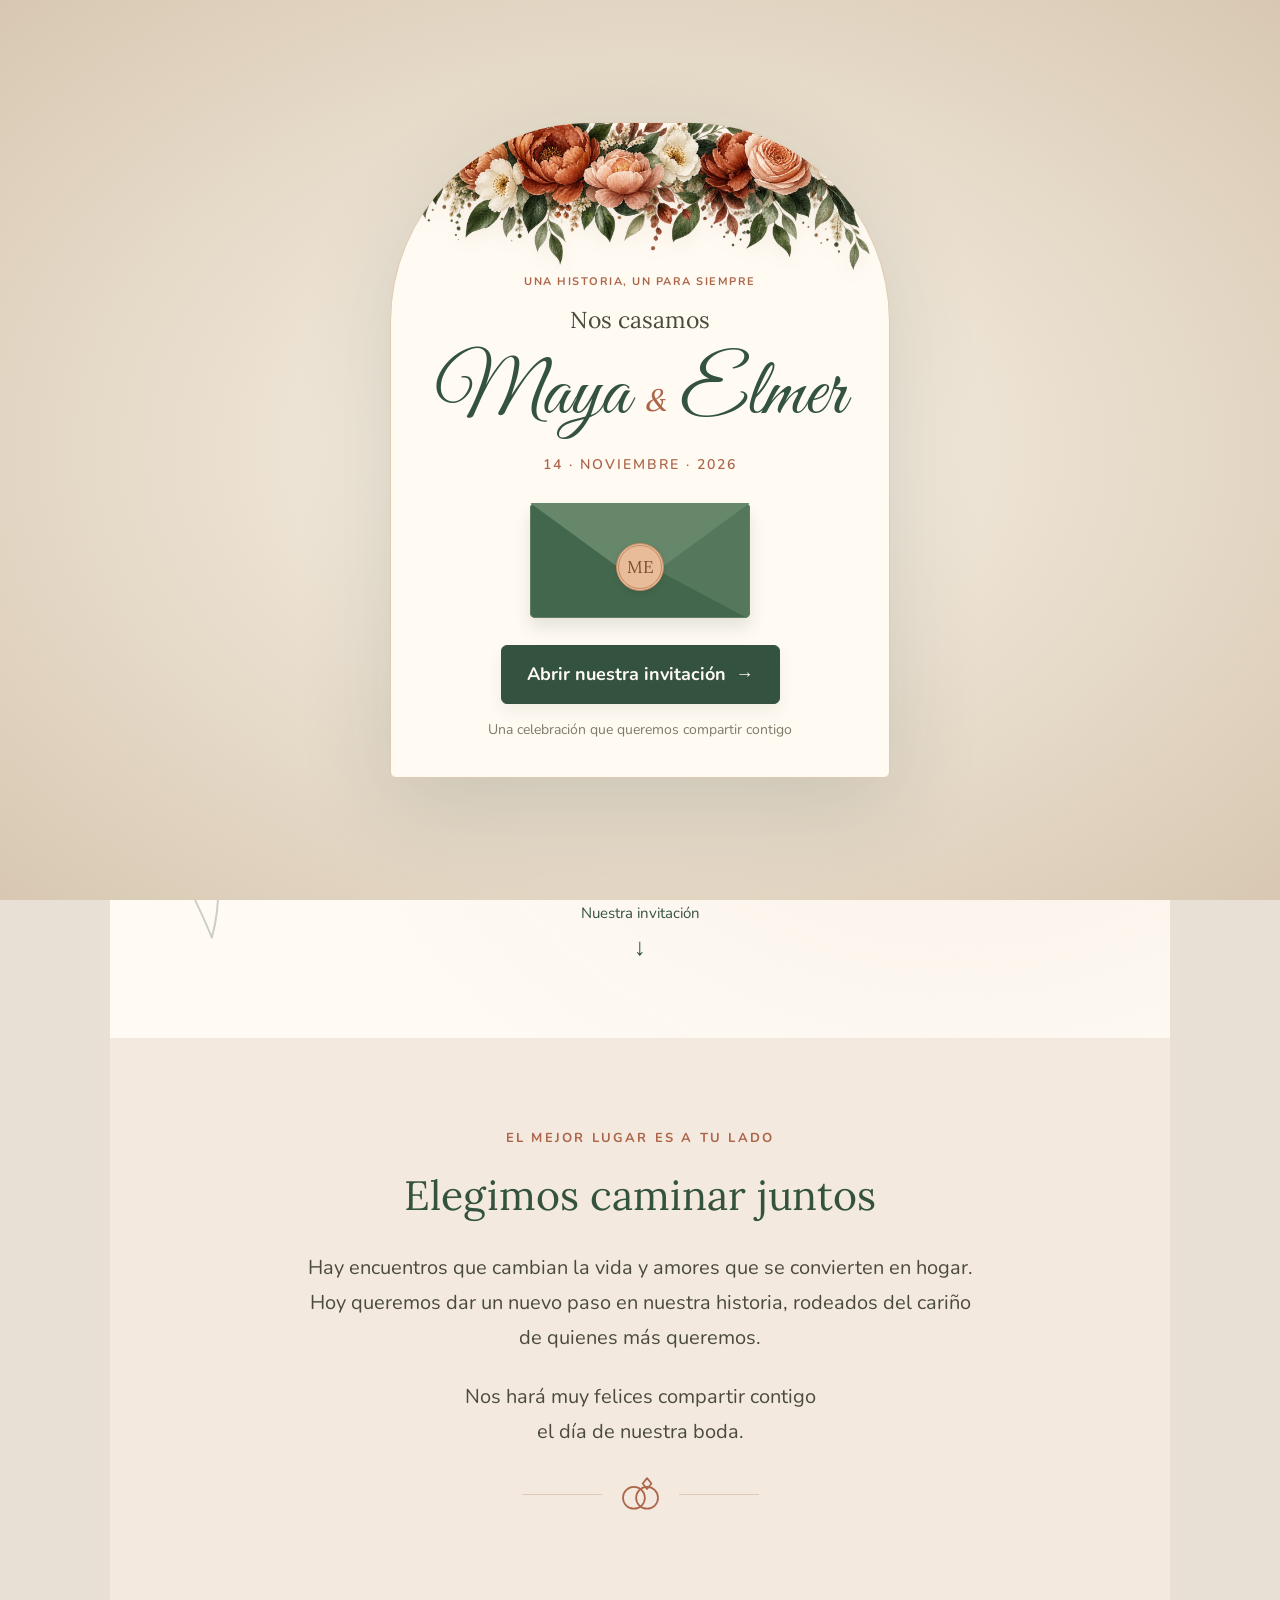
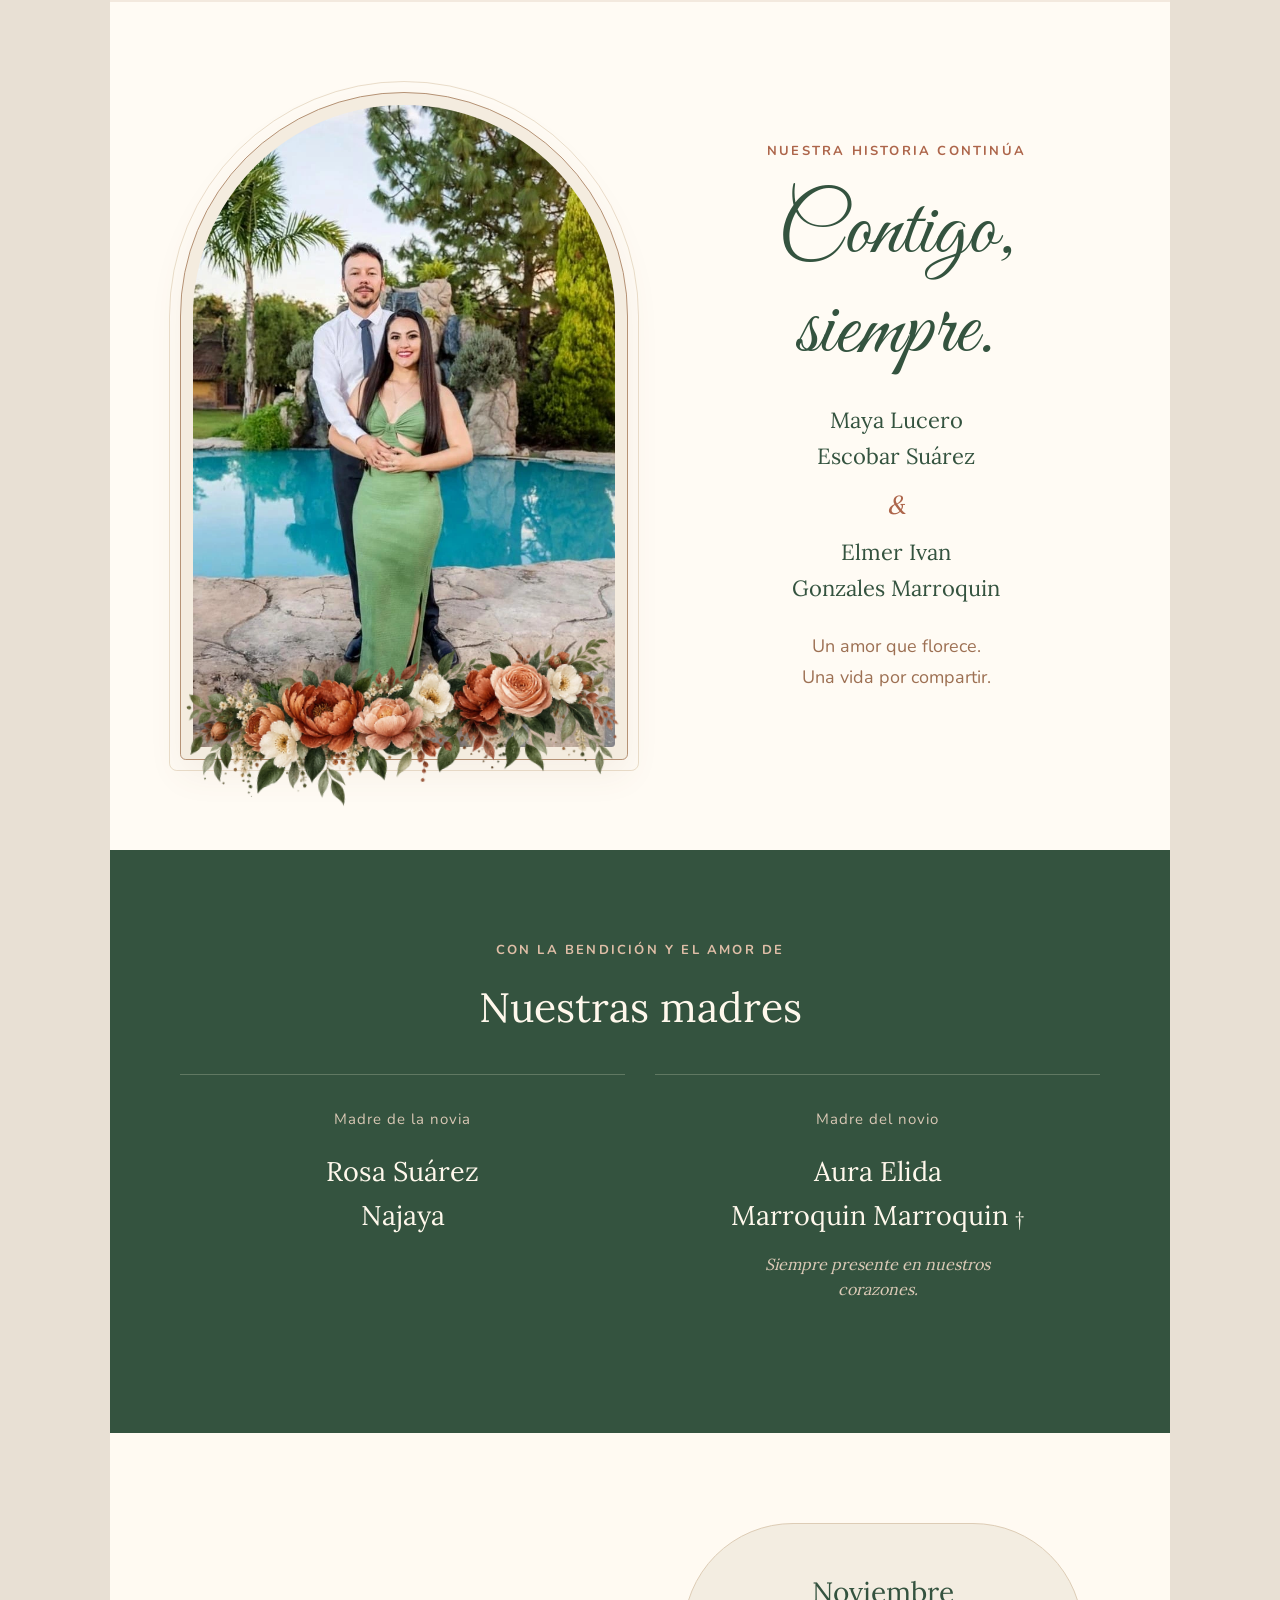
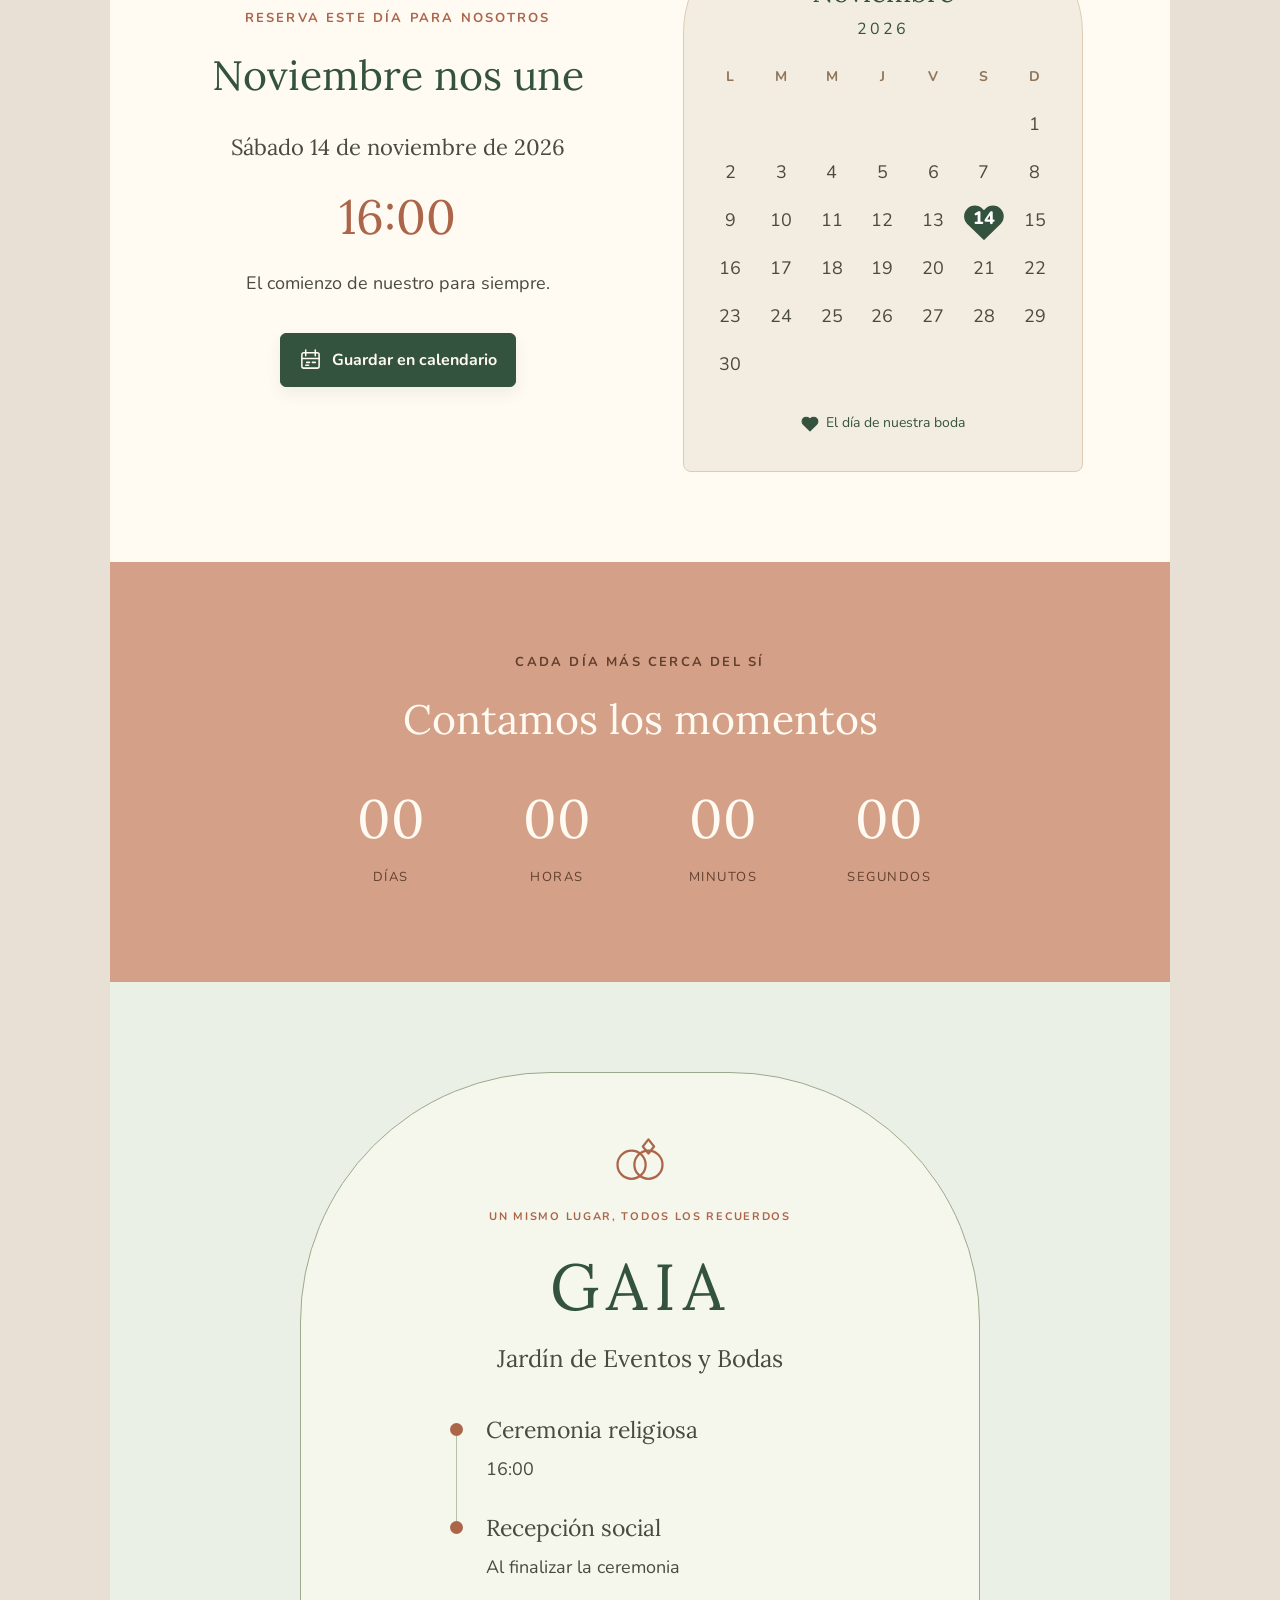
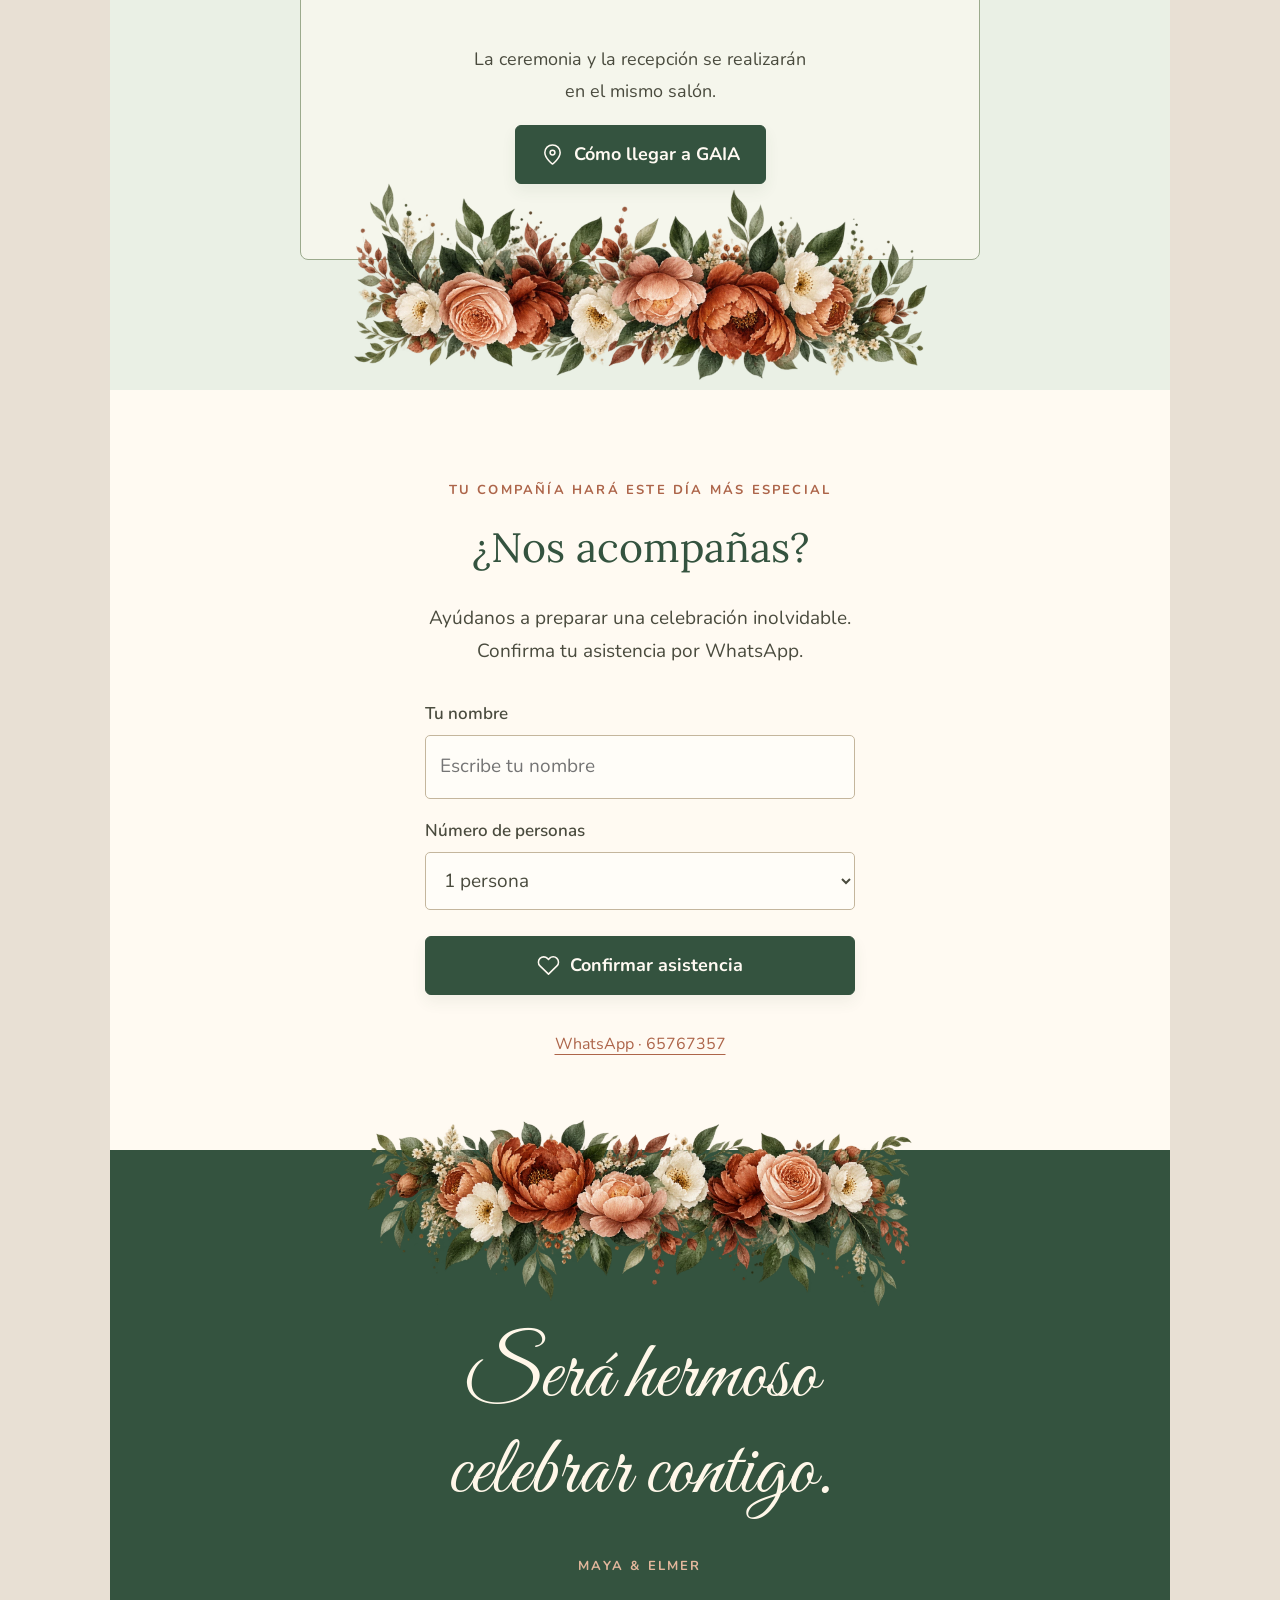
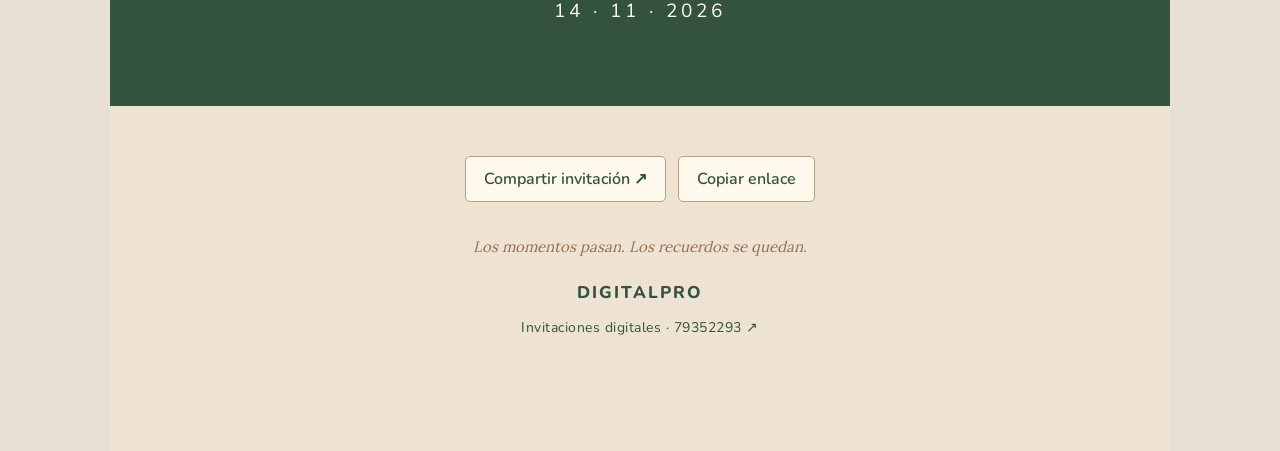
==== index.html @ 0b6a76f0 "Add files via upload" ====
<!doctype html><html lang="es"><head><meta charset="utf-8"><meta name="viewport" content="width=device-width,initial-scale=1"><meta name="theme-color" content="#34533f"><title>Maya & Elmer · Nuestra boda</title><meta name="description" content="Acompáñanos a celebrar nuestra boda. 14 de noviembre de 2026 · 16:00 · GAIA Jardín de Eventos y Bodas."><link rel="preload" href="assets/firma.ttf" as="font" type="font/ttf" crossorigin><link rel="stylesheet" href="estilo.css"></head><body><svg class="symbols" xmlns="http://www.w3.org/2000/svg" aria-hidden="true"><defs><symbol id="heart" viewBox="0 0 24 24"><path d="M20.8 4.6a5.5 5.5 0 0 0-7.8 0L12 5.7l-1.1-1.1a5.5 5.5 0 0 0-7.8 7.8L12 21l8.8-8.6a5.5 5.5 0 0 0 0-7.8Z"/></symbol><symbol id="pin" viewBox="0 0 24 24"><path d="M20 10c0 6-8 12-8 12S4 16 4 10a8 8 0 1 1 16 0Z"/><circle cx="12" cy="10" r="2.5"/></symbol><symbol id="calendar" viewBox="0 0 24 24"><rect x="3" y="5" width="18" height="16" rx="2"/><path d="M7 2v6m10-6v6M3 11h18m-13 4h3m3 0h3m-10 3h3"/></symbol><symbol id="music-icon" viewBox="0 0 24 24"><path d="M9 18V5l12-3v13M9 8l12-3"/><ellipse cx="6" cy="18" rx="3" ry="3"/><ellipse cx="18" cy="15" rx="3" ry="3"/></symbol><symbol id="rings" viewBox="0 0 40 32"><circle cx="14" cy="19" r="10"/><circle cx="26" cy="19" r="10"/><path d="m22 6 4-5 4 5-4 5Z"/></symbol><symbol id="leaf" viewBox="0 0 50 90"><path d="M24 85C23 50 10 20 40 5c10 31-5 48-16 52M24 58C4 54 0 36 5 25c18 5 20 16 19 33M24 85c10-14 15-35 13-58"/></symbol></defs></svg><div class="welcome" id="welcome"><div class="invitation-cover"><img class="cover-flowers" src="assets/flores-terracota.webp" alt=""><span class="eyebrow">UNA HISTORIA, UN PARA SIEMPRE</span><p class="cover-announcement">Nos casamos</p><h1 class="signature cover-names">Maya <span>&</span> Elmer</h1><p class="cover-date">14 · NOVIEMBRE · 2026</p><div class="envelope" aria-hidden="true"><div class="envelope-back"></div><div class="envelope-letter">M <em>&</em> E</div><div class="envelope-flap"></div><div class="envelope-front"></div><div class="seal">ME</div></div><button id="open" class="button">Abrir nuestra invitación <span>→</span></button><p class="cover-note">Una celebración que queremos compartir contigo</p></div></div>
<div id="petals" aria-hidden="true"></div><div class="tools"><button id="music" aria-label="Reproducir música"><svg class="icon " aria-hidden="true"><use href="#music-icon"/></svg><span>Música</span></button><button id="effects" aria-pressed="true" aria-label="Desactivar animaciones">✧</button></div><audio id="audio" loop preload="none" src="assets/nuestra-cancion.mp3"></audio>
<main><header class="hero"><img class="hero-flowers" src="assets/flores-terracota.webp" alt="Flores terracota y follaje verde"><div class="hero-content"><span class="eyebrow">CON AMOR, PARA TODA LA VIDA</span><p class="announcement">¡Nos casamos!</p><h1 class="signature couple-names"><span>Maya</span><em>&</em><span>Elmer</span></h1><div class="fine-rule"><svg class="icon " aria-hidden="true"><use href="#heart"/></svg></div><p class="hero-date">14 de noviembre de 2026</p><p class="hero-place">GAIA · Jardín de Eventos y Bodas</p><a class="scroll-hint" href="#historia">Nuestra invitación <span>↓</span></a></div><span class="hero-leaf" aria-hidden="true"><svg class="icon " aria-hidden="true"><use href="#leaf"/></svg></span></header>
<section class="intro section reveal" id="historia"><span class="eyebrow">EL MEJOR LUGAR ES A TU LADO</span><h2>Elegimos caminar juntos</h2><p>Hay encuentros que cambian la vida y amores que se convierten en hogar. Hoy queremos dar un nuevo paso en nuestra historia, rodeados del cariño de quienes más queremos.</p><p>Nos hará muy felices compartir contigo<br>el día de nuestra boda.</p><div class="fine-rule"><svg class="icon " aria-hidden="true"><use href="#rings"/></svg></div></section>
<section class="portrait-section section reveal"><div class="portrait-layout"><div class="photo-frame"><button id="photo-open" aria-label="Ver foto completa de Maya y Elmer"><img src="assets/maya-elmer.webp" alt="Maya y Elmer juntos en un jardín" loading="lazy"></button><img class="photo-flowers" src="assets/flores-terracota.webp" alt=""></div><div class="portrait-words"><span class="eyebrow">NUESTRA HISTORIA CONTINÚA</span><p class="signature quote">Contigo,<br>siempre.</p><p class="full-names">Maya Lucero<br>Escobar Suárez<span>&</span>Elmer Ivan<br>Gonzales Marroquin</p><p class="small">Un amor que florece.<br>Una vida por compartir.</p></div></div></section>
<section class="family section reveal"><span class="eyebrow">CON LA BENDICIÓN Y EL AMOR DE</span><h2>Nuestras madres</h2><div class="family-grid"><article><span class="family-label">Madre de la novia</span><h3>Rosa Suárez<br>Najaya</h3></article><article><span class="family-label">Madre del novio</span><h3>Aura Elida<br>Marroquin Marroquin <span class="memory-symbol" aria-label="En memoria">†</span></h3><p class="memory-note">Siempre presente en nuestros corazones.</p></article></div></section>
<section class="date-section section reveal" id="fecha"><div class="date-copy"><span class="eyebrow">RESERVA ESTE DÍA PARA NOSOTROS</span><h2>Noviembre nos une</h2><p class="event-day">Sábado 14 de noviembre de 2026</p><p class="event-time">16:00</p><p>El comienzo de nuestro para siempre.</p><a class="button" href="nuestra-boda.ics" download><svg class="icon " aria-hidden="true"><use href="#calendar"/></svg> Guardar en calendario</a></div><div class="calendar"><div class="calendar-title">Noviembre <span>2026</span></div><div class="week"><span>L</span><span>M</span><span>M</span><span>J</span><span>V</span><span>S</span><span>D</span></div><div class="days" id="days"></div><p class="calendar-caption"><svg class="icon " aria-hidden="true"><use href="#heart"/></svg> El día de nuestra boda</p></div></section>
<section class="count section reveal"><span class="eyebrow">CADA DÍA MÁS CERCA DEL SÍ</span><h2>Contamos los momentos</h2><div class="counter" id="counter" aria-label="Cuenta regresiva para la boda"></div></section>
<section class="venue section reveal" id="lugar"><div class="venue-arch"><svg class="icon " aria-hidden="true"><use href="#rings"/></svg><span class="eyebrow">UN MISMO LUGAR, TODOS LOS RECUERDOS</span><h2>GAIA</h2><p class="venue-subtitle">Jardín de Eventos y Bodas</p><div class="timeline"><article><span class="timeline-dot"></span><div><h3>Ceremonia religiosa</h3><p>16:00</p></div></article><article><span class="timeline-dot"></span><div><h3>Recepción social</h3><p>Al finalizar la ceremonia</p></div></article></div><p>La ceremonia y la recepción se realizarán<br>en el mismo salón.</p><a class="button" href="https://maps.app.goo.gl/itPUGH1BL4arFN7z8" target="_blank" rel="noopener"><svg class="icon " aria-hidden="true"><use href="#pin"/></svg> Cómo llegar a GAIA</a></div><img class="venue-flowers" src="assets/flores-terracota.webp" alt=""></section>
<section class="rsvp section reveal" id="confirmar"><span class="eyebrow">TU COMPAÑÍA HARÁ ESTE DÍA MÁS ESPECIAL</span><h2>¿Nos acompañas?</h2><p>Ayúdanos a preparar una celebración inolvidable.<br>Confirma tu asistencia por WhatsApp.</p><form id="rsvp"><label for="guest">Tu nombre</label><input id="guest" required autocomplete="name" placeholder="Escribe tu nombre"><label for="guests">Número de personas</label><select id="guests"><option value="1">1 persona</option><option value="2">2 personas</option><option value="3">3 personas</option><option value="4">4 personas</option><option value="5">5 personas</option><option value="6">6 personas</option></select><button class="button" type="submit"><svg class="icon " aria-hidden="true"><use href="#heart"/></svg> Confirmar asistencia</button></form><a class="phone" href="https://wa.me/59165767357" target="_blank" rel="noopener">WhatsApp · 65767357</a></section>
<section class="closing section reveal"><img src="assets/flores-terracota.webp" alt=""><p class="signature">Será hermoso<br>celebrar contigo.</p><span class="eyebrow">MAYA & ELMER</span><p>14 · 11 · 2026</p></section>
<footer><div class="share"><button id="share">Compartir invitación ↗</button><button id="copy">Copiar enlace</button></div><p id="notice" role="status"></p><p class="brand-caption">Los momentos pasan. Los recuerdos se quedan.</p><a class="brand" href="https://wa.me/59179352293?text=Hola%20DigitalPro%2C%20quiero%20una%20invitaci%C3%B3n%20para%20mi%20evento." target="_blank" rel="noopener">DIGITALPRO <span>Invitaciones digitales · 79352293 ↗</span></a></footer></main>
<nav class="quick" aria-label="Accesos rápidos"><a href="#lugar"><svg class="icon " aria-hidden="true"><use href="#pin"/></svg> Ubicación</a><a href="#confirmar"><svg class="icon " aria-hidden="true"><use href="#heart"/></svg> Confirmar</a></nav><dialog id="photo-modal"><button id="photo-close" aria-label="Cerrar foto">×</button><img src="assets/maya-elmer.webp" alt="Maya Lucero y Elmer Ivan"><p>Maya & Elmer</p></dialog><script src="invitacion.js"></script></body></html>
---- estilo.css ----
@font-face{font-family:Firma;src:url(assets/firma.ttf);font-display:swap}@font-face{font-family:Lora;src:url(assets/lora.ttf);font-weight:400 700;font-display:swap}@font-face{font-family:Nunito;src:url(assets/nunito.ttf);font-weight:200 1000;font-display:swap}:root{--green:#34533f;--dark:#253e31;--sage:#7e927c;--clay:#ad654a;--terracotta:#c88769;--cream:#fffaf2;--sand:#eee2d2;--ink:#4a4b3e}*{box-sizing:border-box}html{scroll-behavior:smooth;scroll-padding-top:75px}body{margin:0;background:#e8e0d4;color:var(--ink);font:20px/1.75 Nunito,sans-serif}.symbols{position:absolute;width:0;height:0;overflow:hidden}.icon{width:23px;height:23px;fill:none;stroke:currentColor;stroke-width:1.6;stroke-linecap:round;stroke-linejoin:round;display:inline-block;vertical-align:middle;flex:none}button,input,select{font:inherit}button,a{touch-action:manipulation}button{cursor:pointer}button:focus-visible,a:focus-visible,input:focus-visible,select:focus-visible{outline:3px solid var(--terracotta);outline-offset:5px}a{color:inherit}main{max-width:1060px;margin:auto;background:var(--cream);overflow:hidden}.section{padding:90px 70px;text-align:center;position:relative}.eyebrow{display:block;font:700 13px/1.6 Nunito,sans-serif;letter-spacing:2.2px;color:var(--clay)}h2{font:400 41px/1.3 Lora,Georgia,serif;color:var(--green);margin:20px 0 28px}h3{font:400 26px/1.5 Lora,Georgia,serif}p{margin:18px 0}.signature{font-family:Firma,Georgia,serif;font-weight:400;font-style:normal;color:var(--green);line-height:1.15}.small{font-size:18px}.button{display:inline-flex;justify-content:center;align-items:center;gap:10px;background:var(--green);color:#fffaf2;text-decoration:none;border:1px solid var(--green);border-radius:6px;padding:15px 25px;font:700 18px/1.5 Nunito,sans-serif;min-height:54px;box-shadow:0 7px 15px #34533f12;transition:background .25s,transform .25s}.button:hover{background:var(--dark);transform:translateY(-2px)}.fine-rule{display:flex;align-items:center;justify-content:center;gap:16px;color:var(--clay);margin:28px auto}.fine-rule:before,.fine-rule:after{content:'';width:80px;height:1px;background:#bf9b7e66}.fine-rule .icon{width:25px;height:25px}.tools{position:fixed;right:14px;top:14px;z-index:35;display:flex;gap:8px}.tools button{border:1px solid #c3b89f;background:#fffaf2ee;color:var(--green);border-radius:50px;padding:9px 13px;display:flex;align-items:center;gap:6px;font:600 14px Nunito,sans-serif;box-shadow:0 3px 12px #253e3110;min-height:40px}.tools button .icon{width:18px;height:18px}.tools #effects{font-size:24px;padding:0;width:42px;justify-content:center}.welcome{position:fixed;inset:0;z-index:100;display:grid;place-items:center;background:radial-gradient(ellipse,#faf4e9,#d8c8b2);padding:22px;overflow:auto;transition:opacity .8s,visibility .8s}.welcome.hidden{opacity:0;visibility:hidden;pointer-events:none}.invitation-cover{position:relative;width:min(500px,100%);background:var(--cream);padding:150px 25px 35px;text-align:center;box-shadow:0 25px 90px #253e3128;border:1px solid #decbb1;border-radius:200px 200px 6px 6px;overflow:hidden}.cover-flowers{position:absolute;width:115%;left:-7.5%;top:-20px;height:170px;object-fit:contain;filter:drop-shadow(0 7px 8px #87634612)}.cover-announcement{font:23px Lora,Georgia,serif;margin:15px 0}.cover-names{font-size:80px;margin:12px 0}.cover-names span{font:italic 31px Lora,serif;color:var(--clay);vertical-align:middle}.cover-date{font-size:14px;letter-spacing:2px;color:var(--clay);font-weight:600;margin:10px 0 15px}.cover-note{font-size:14px;margin:14px 0 0;color:#7f7a68}.invitation-cover .eyebrow{font-size:11px;letter-spacing:1.5px}.envelope{position:relative;margin:25px auto 27px;width:220px;height:115px;perspective:700px}.envelope-back{position:absolute;inset:0;background:#486b50;border-radius:5px;box-shadow:0 10px 15px #34533f20}.envelope-letter{position:absolute;left:18px;right:18px;top:10px;background:#fff8e9;height:90px;padding:15px;font:37px Lora,serif;color:var(--clay);transition:transform .7s .1s}.envelope-letter em{font-size:22px;color:var(--green)}.envelope-front{position:absolute;inset:0;background:linear-gradient(28deg,#43674d 49.5%,transparent 50%),linear-gradient(-28deg,#55785c 49.5%,transparent 50%);border:1px solid #627d62;border-radius:5px}.envelope-flap{position:absolute;inset:0;background:#67876a;clip-path:polygon(0 0,100% 0,50% 70%);transform-origin:top;transition:transform .7s;z-index:3}.seal{position:absolute;left:calc(50% - 24px);top:40px;z-index:4;width:48px;height:48px;border:3px double #c28b65;border-radius:50%;background:#e8bc99;color:#7a4e35;display:grid;place-items:center;font:17px Lora,serif;box-shadow:0 2px 5px #26352a33;transition:opacity .2s}.welcome.opening .envelope-flap{transform:rotateX(180deg);z-index:0}.welcome.opening .envelope-letter{transform:translateY(-40px)}.welcome.opening .seal{opacity:0}.hero{position:relative;min-height:900px;padding:280px 70px 70px;overflow:hidden;background:radial-gradient(ellipse at 80% 65%,#f1e8da80,transparent 55%),#fffaf4}.hero-flowers{position:absolute;left:-4%;top:-50px;width:108%;height:350px;object-fit:contain;animation:flowers-breathe 10s ease-in-out infinite;transform-origin:top center}.hero-content{max-width:620px;margin:0 auto;position:relative;z-index:2}.hero .eyebrow{text-align:center}.announcement{font:27px Lora,serif;text-align:center;margin:16px 0}.couple-names{font-size:152px;margin:18px 0;display:flex;flex-direction:column;line-height:.95}.couple-names>span:first-child{align-self:flex-start}.couple-names>span:last-child{align-self:flex-end}.couple-names em{font:italic 45px Lora,serif;align-self:center;color:var(--clay);line-height:1.3}.hero-date{text-align:center;font:23px Lora,serif;color:var(--clay)}.hero-place{text-align:center;font-size:16px;letter-spacing:1px}.scroll-hint{display:block;text-align:center;font-size:15px;text-decoration:none;margin-top:28px;color:var(--green)}.scroll-hint span{display:block;font-size:24px;animation:nudge 2s ease-in-out infinite}.hero-leaf{position:absolute;left:-20px;bottom:80px;opacity:.25;transform:rotate(-20deg);color:var(--green)}.hero-leaf .icon{width:170px;height:260px;stroke-width:.7}.intro{background:#f3e9de}.intro p{max-width:680px;margin:24px auto}.intro .fine-rule{margin-bottom:0}.intro .icon{width:45px;height:35px}.portrait-section{background:#fffbf4}.portrait-layout{display:grid;grid-template-columns:1.1fr 1fr;gap:65px;align-items:center}.photo-frame{position:relative;padding:12px;border:1px solid #b59275;border-radius:230px 230px 6px 6px;background:#f4ecdf;box-shadow:0 15px 35px #825a3512}.photo-frame:before{content:'';position:absolute;inset:-12px;border:1px solid #d6c1a488;border-radius:240px 240px 8px 8px;pointer-events:none}.photo-frame button{padding:0;background:transparent;border:0;display:block;width:100%;border-radius:220px 220px 4px 4px;overflow:hidden}.photo-frame button>img{display:block;width:100%;height:auto}.photo-flowers{position:absolute;width:110%;left:-5%;bottom:-45px;height:150px;object-fit:contain;pointer-events:none;transform:rotate(-8deg)}.portrait-words .quote{font-size:86px;margin:22px 0}.full-names{font:22px/1.6 Lora,serif;color:var(--green)}.full-names span{display:block;color:var(--clay);font-style:italic;font-size:26px;margin:10px 0}.portrait-words .small{margin-top:25px;color:#9d7053}.family{background:var(--green);color:#fff8ec}.family .eyebrow{color:#dfbea7}.family h2{color:#fff8ec}.family-grid{display:grid;grid-template-columns:1fr 1fr;gap:30px;margin-top:40px}.family article{padding:25px 10px;border-top:1px solid #b8c3a755}.family-label{font-size:15px;color:#d8c7b4;letter-spacing:1px}.family h3{font-size:27px;line-height:1.6;margin:15px 0}.memory-symbol{font-size:18px;white-space:nowrap}.memory-note{font:italic 16px/1.6 Lora,serif;color:#ddcbb8;max-width:260px;margin:15px auto}.date-section{display:grid;grid-template-columns:1fr 1fr;gap:50px;align-items:center}.event-day{font:22px/1.6 Lora,serif}.event-time{font:48px/1.3 Lora,serif;color:var(--clay);margin:20px 0}.date-copy>p:last-of-type{font-size:18px}.date-copy .button{margin-top:15px;font-size:16px;padding:14px 18px}.calendar{padding:35px 24px;background:#f3ede1;border:1px solid #ddccb5;border-radius:110px 110px 8px 8px;max-width:400px;width:100%;margin:auto}.calendar-title{font:28px Lora,serif;color:var(--green);margin:15px 0 25px}.calendar-title span{display:block;font:16px Nunito,sans-serif;letter-spacing:3px;margin-top:8px}.week,.days{display:grid;grid-template-columns:repeat(7,1fr);gap:5px}.week{font-size:14px;font-weight:700;color:#8e755a;margin-bottom:14px}.days>span{position:relative;display:grid;place-items:center;height:43px;font-size:18px;isolation:isolate}.days .chosen{color:white;font-weight:800}.chosen .icon{position:absolute;width:44px;height:44px;fill:var(--green);stroke:var(--green);stroke-width:.7;z-index:-1;left:50%;top:50%;transform:translate(-50%,-46%)}.chosen .day-number{position:relative;top:-2px}.calendar-caption{font-size:14px;color:var(--green);margin:25px 0 0;display:flex;align-items:center;justify-content:center;gap:7px}.calendar-caption .icon{width:18px;height:18px;fill:var(--green)}.count{background:#d4a087;color:#fffaf2}.count h2{color:#fffaf2}.count .eyebrow{color:#633f2e}.counter{max-width:650px;margin:35px auto 0;display:grid;grid-template-columns:repeat(4,1fr);gap:15px}.counter strong{display:block;font:54px/1.4 Lora,serif}.counter span{font-size:13px;letter-spacing:1.5px;color:#62402f}.venue{background:#eaf0e5;padding-bottom:130px}.venue-arch{position:relative;z-index:2;padding:65px 35px 75px;border:1px solid #9baa8c;border-radius:250px 250px 8px 8px;max-width:680px;margin:auto;background:#f9f8efc9}.venue-arch>.icon{width:60px;height:45px;color:var(--clay);margin-bottom:25px}.venue h2{font-size:65px;letter-spacing:7px;margin:20px 0 0}.venue-subtitle{font:24px/1.6 Lora,serif;margin:10px 0 25px}.venue-arch .eyebrow{font-size:11px;letter-spacing:1.7px}.timeline{max-width:380px;margin:35px auto;text-align:left}.timeline article{display:flex;gap:23px;position:relative;padding-bottom:26px}.timeline article:first-child:before{content:'';position:absolute;left:6px;top:12px;width:1px;height:100%;background:#b7c0a8}.timeline-dot{width:13px;height:13px;border-radius:50%;background:var(--clay);margin-top:10px;flex:none;z-index:1}.timeline h3{font-size:23px;margin:0}.timeline p{font-size:18px;margin:6px 0 0}.venue-arch>p:not(.venue-subtitle){font-size:18px}.venue-flowers{position:absolute;width:80%;height:200px;bottom:10px;left:10%;object-fit:contain;pointer-events:none;z-index:3;transform:rotate(180deg)}.rsvp{background:#fffaf2}.rsvp>p{font-size:19px}.rsvp form{max-width:430px;margin:30px auto;text-align:left}.rsvp label{display:block;font-size:17px;font-weight:600;margin:17px 0 7px}.rsvp input,.rsvp select{display:block;width:100%;padding:14px;border:1px solid #c4b69d;border-radius:5px;background:#fffdf8;font-size:19px;color:var(--ink)}.rsvp form .button{width:100%;margin-top:26px}.phone{font-size:16px;color:var(--clay);text-underline-offset:5px}.closing{background:var(--green);color:var(--cream);padding-top:160px;padding-bottom:60px}.closing>img{position:absolute;top:-30px;left:10%;width:80%;height:190px;object-fit:contain}.closing .signature{font-size:83px;color:#fff7e9;margin:20px 0 35px}.closing .eyebrow{color:#e3b79c}.closing>p:last-child{font-size:19px;letter-spacing:4px}footer{text-align:center;background:#eee3d3;padding:50px 25px 110px}.share{display:flex;justify-content:center;gap:12px;flex-wrap:wrap}.share button{border:1px solid #b6a086;background:#fff8ec;color:var(--green);border-radius:5px;padding:11px 18px;font:600 16px Nunito,sans-serif;min-height:45px}.brand-caption{font:italic 15px Lora,serif;color:#947052;margin-top:35px}.brand{text-decoration:none;color:var(--green);font:800 17px Nunito,sans-serif;letter-spacing:2px}.brand span{display:block;font:14px/1.8 Nunito,sans-serif;letter-spacing:.5px;margin-top:6px}#notice{font-size:16px}.quick{position:fixed;left:0;right:0;bottom:0;background:#fffaf2f5;border-top:1px solid #d4c4ad;padding:15px;display:flex;gap:45px;justify-content:center;z-index:30;backdrop-filter:blur(8px)}.quick a{text-decoration:none;font:700 16px Nunito,sans-serif;color:var(--green);display:flex;align-items:center;gap:8px}.quick .icon{width:20px;height:20px}#petals{position:fixed;inset:0;z-index:22;pointer-events:none;overflow:hidden}.petal{position:absolute;top:-50px;width:12px;height:19px;border-radius:85% 10% 80% 20%;background:#c7907170;animation:petal-fall var(--speed) linear infinite;animation-delay:var(--delay);left:var(--x)}.petal:nth-child(even){background:#85987860;width:10px;height:21px}.petal:nth-child(3n){width:4px;height:4px;background:#be9367;border-radius:50%}@keyframes petal-fall{0%{transform:translate(0,-30px) rotate(0);opacity:0}10%{opacity:.7}90%{opacity:.5}100%{transform:translate(60px,110vh) rotate(290deg);opacity:0}}@keyframes nudge{50%{transform:translateY(5px)}}@keyframes flowers-breathe{50%{transform:scale(1.025) rotate(.4deg)}}body.no-effects #petals{display:none}body.no-effects .hero-flowers,body.no-effects .scroll-hint span{animation:none}.reveal{opacity:0;transform:translateY(22px);transition:opacity .9s,transform .9s}.reveal.visible{opacity:1;transform:none}#photo-modal{background:#203b2fee;border:0;width:100vw;height:100dvh;max-width:100vw;max-height:100dvh;padding:35px;color:#fff8ec;text-align:center}#photo-modal[open]{display:flex;align-items:center;justify-content:center;flex-direction:column}#photo-modal::backdrop{background:#203b2f}#photo-modal img{max-width:92vw;max-height:82dvh;object-fit:contain}#photo-close{position:absolute;right:15px;top:15px;background:#fffaf2;color:var(--green);border:0;width:45px;height:45px;border-radius:50%;font:30px Nunito,sans-serif}#photo-modal p{font:35px Firma,serif;margin:12px 0 0}@media(max-width:700px){body{font-size:19px}.section{padding:65px 25px}h2{font-size:32px}.eyebrow{font-size:12px;letter-spacing:1.5px}.hero{padding:225px 30px 55px;min-height:790px}.hero-flowers{top:-10px;height:230px;width:120%;left:-10%}.hero .eyebrow{font-size:11px}.announcement{font-size:24px}.couple-names{font-size:119px;max-width:350px;margin:25px auto 15px}.couple-names em{font-size:35px}.hero-date{font-size:21px}.hero-place{font-size:15px}.hero-leaf{left:-45px;bottom:55px}.hero-leaf .icon{width:130px;height:200px}.portrait-layout{grid-template-columns:1fr;gap:65px}.photo-frame{max-width:355px;width:90%;margin:auto}.portrait-words .quote{font-size:79px}.full-names{font-size:23px}.family-grid{grid-template-columns:1fr;gap:12px}.family h3{font-size:27px}.family article{padding:22px 5px}.date-section{grid-template-columns:1fr;gap:45px}.calendar{max-width:355px;padding:30px 22px}.counter{gap:8px}.counter strong{font-size:39px}.counter span{font-size:11px;letter-spacing:.8px}.venue{padding-bottom:100px}.venue-arch{padding:55px 20px 65px;border-radius:170px 170px 8px 8px}.venue h2{font-size:54px}.venue-subtitle{font-size:22px}.venue-arch .eyebrow{font-size:10px}.timeline h3{font-size:21px}.timeline p{font-size:17px}.venue-arch>p:not(.venue-subtitle){font-size:17px}.venue .button{font-size:17px;padding:14px 17px}.venue-flowers{width:100%;left:0;height:155px;bottom:0}.closing{padding-top:140px}.closing>img{width:110%;left:-5%;height:165px;top:-10px}.closing .signature{font-size:68px}.tools{top:9px;right:9px}.invitation-cover{padding-top:135px}.cover-flowers{height:155px;top:-15px}.cover-names{font-size:69px}.cover-names span{font-size:26px}.cover-date{font-size:12px}.cover-note{font-size:13px}.envelope{margin:20px auto 25px;width:200px;height:105px}.invitation-cover .button{font-size:16px;padding:13px 18px}.quick{gap:30px}.quick a{font-size:15px}}@media(max-height:760px){.invitation-cover{padding-top:115px;padding-bottom:25px}.cover-flowers{height:130px}.cover-announcement{font-size:21px;margin:10px 0}.cover-names{font-size:65px}.envelope{height:90px;width:180px;margin:16px auto 20px}.cover-date{margin:8px 0}.envelope-letter{height:75px;padding:10px;font-size:32px}.seal{top:30px;width:42px;height:42px;left:calc(50% - 21px)}}@media(max-width:360px){.couple-names{font-size:105px}.cover-names{font-size:60px}.hero{padding-left:25px;padding-right:25px}.hero-date{font-size:19px}.counter strong{font-size:35px}}@media(prefers-reduced-motion:reduce){*{animation:none!important;transition:none!important;scroll-behavior:auto!important}.reveal{opacity:1;transform:none}#petals{display:none}}
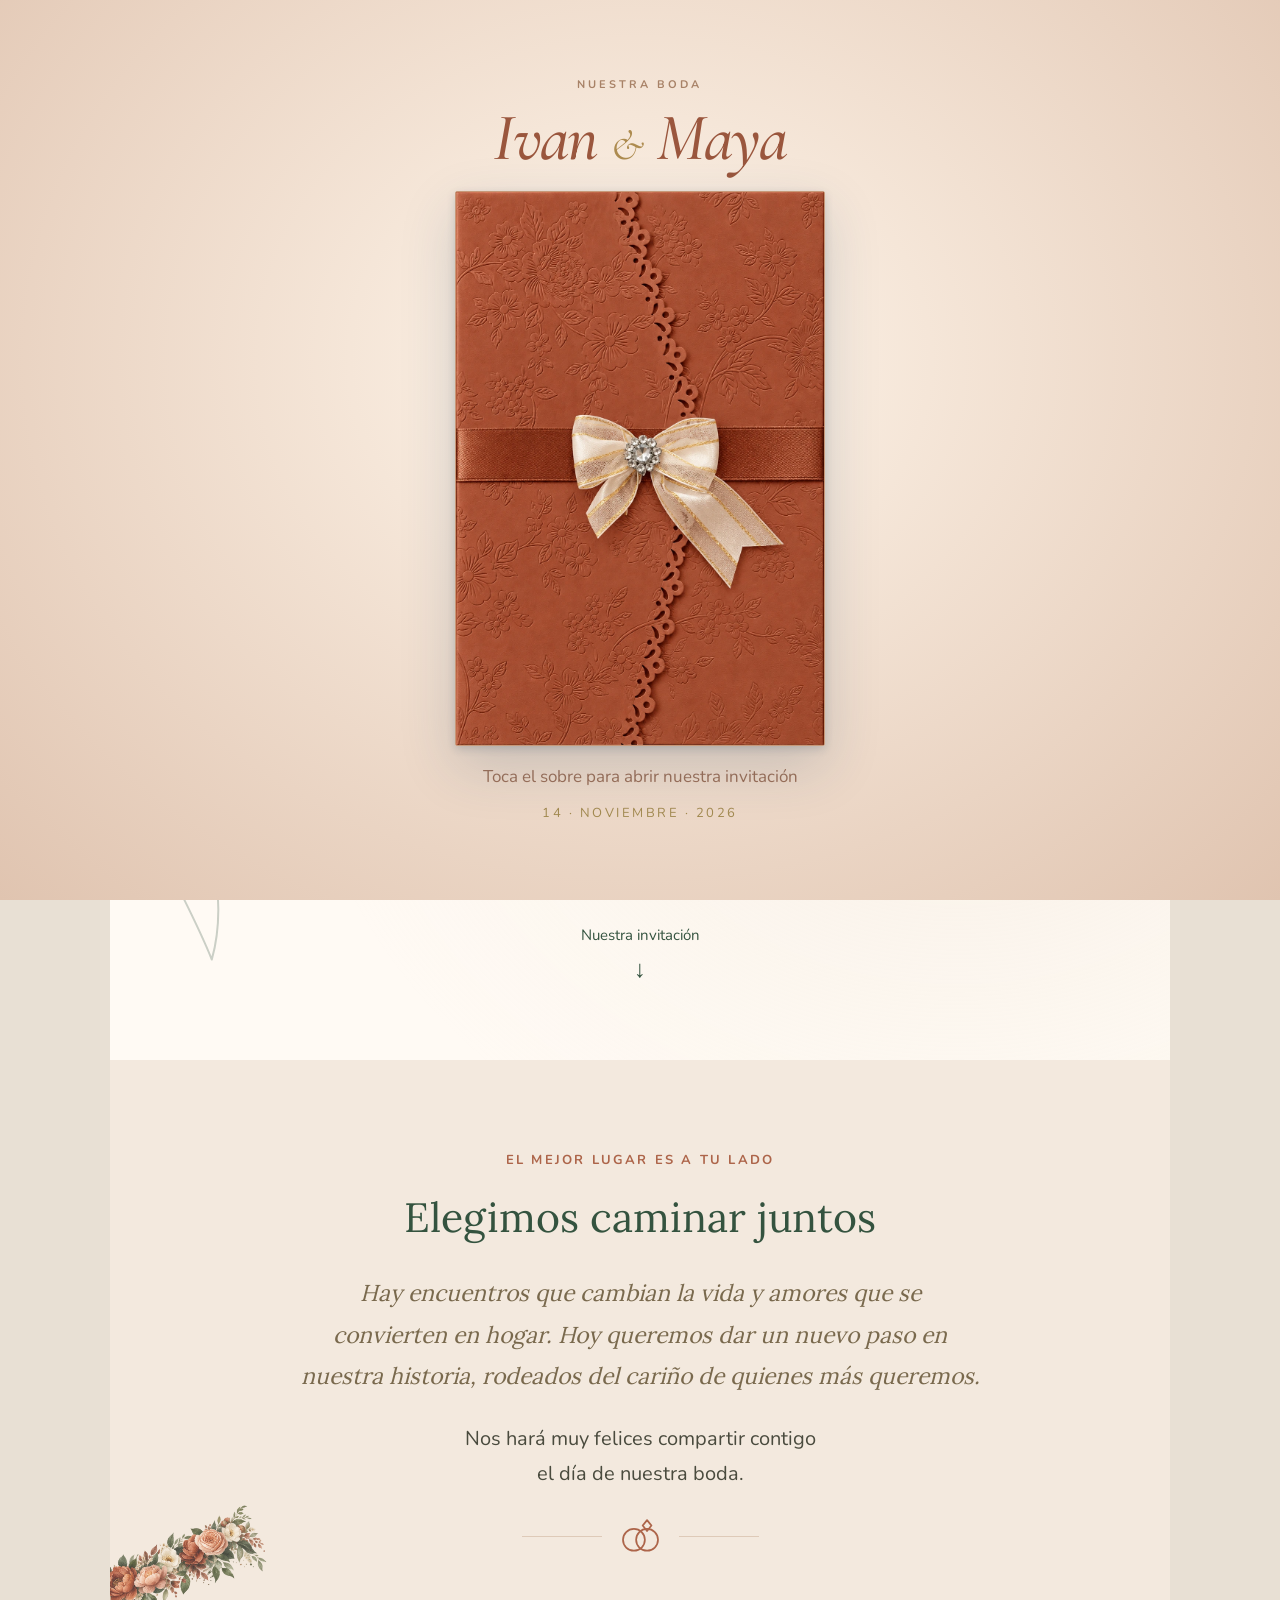
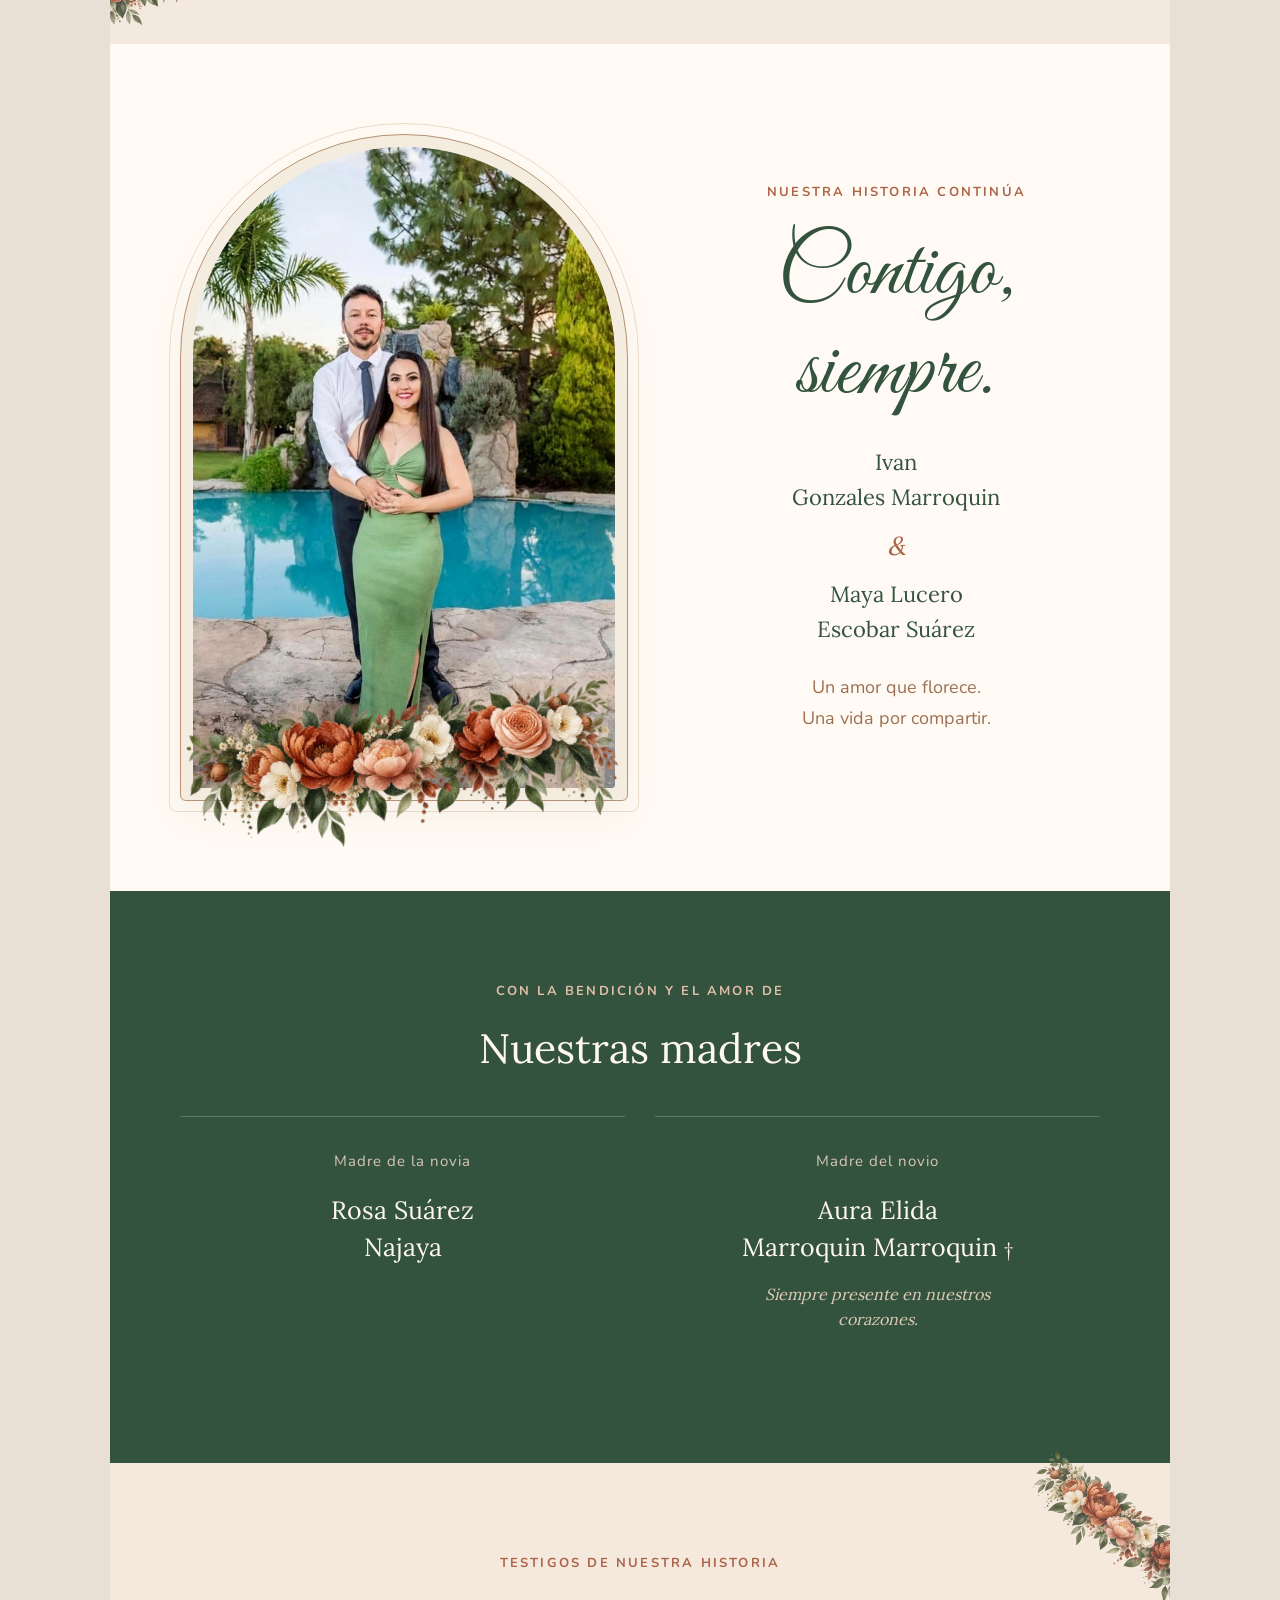
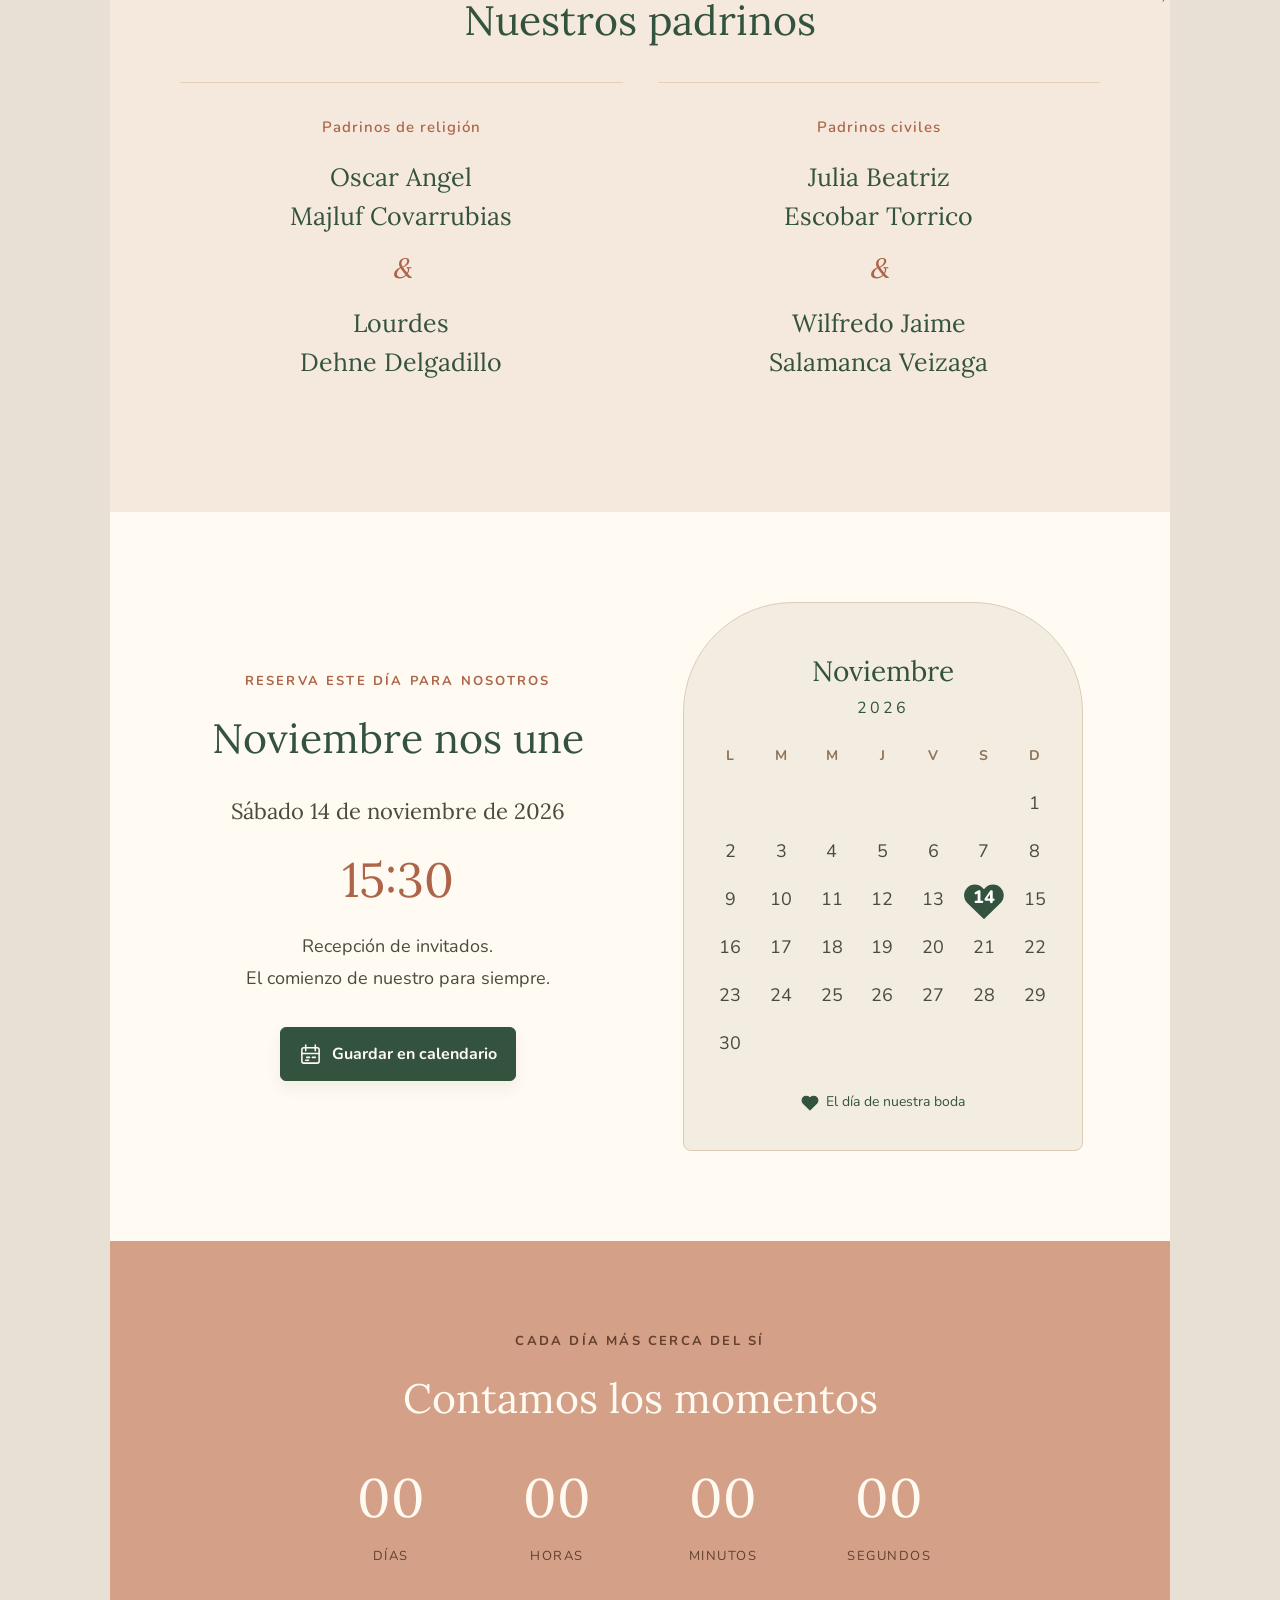
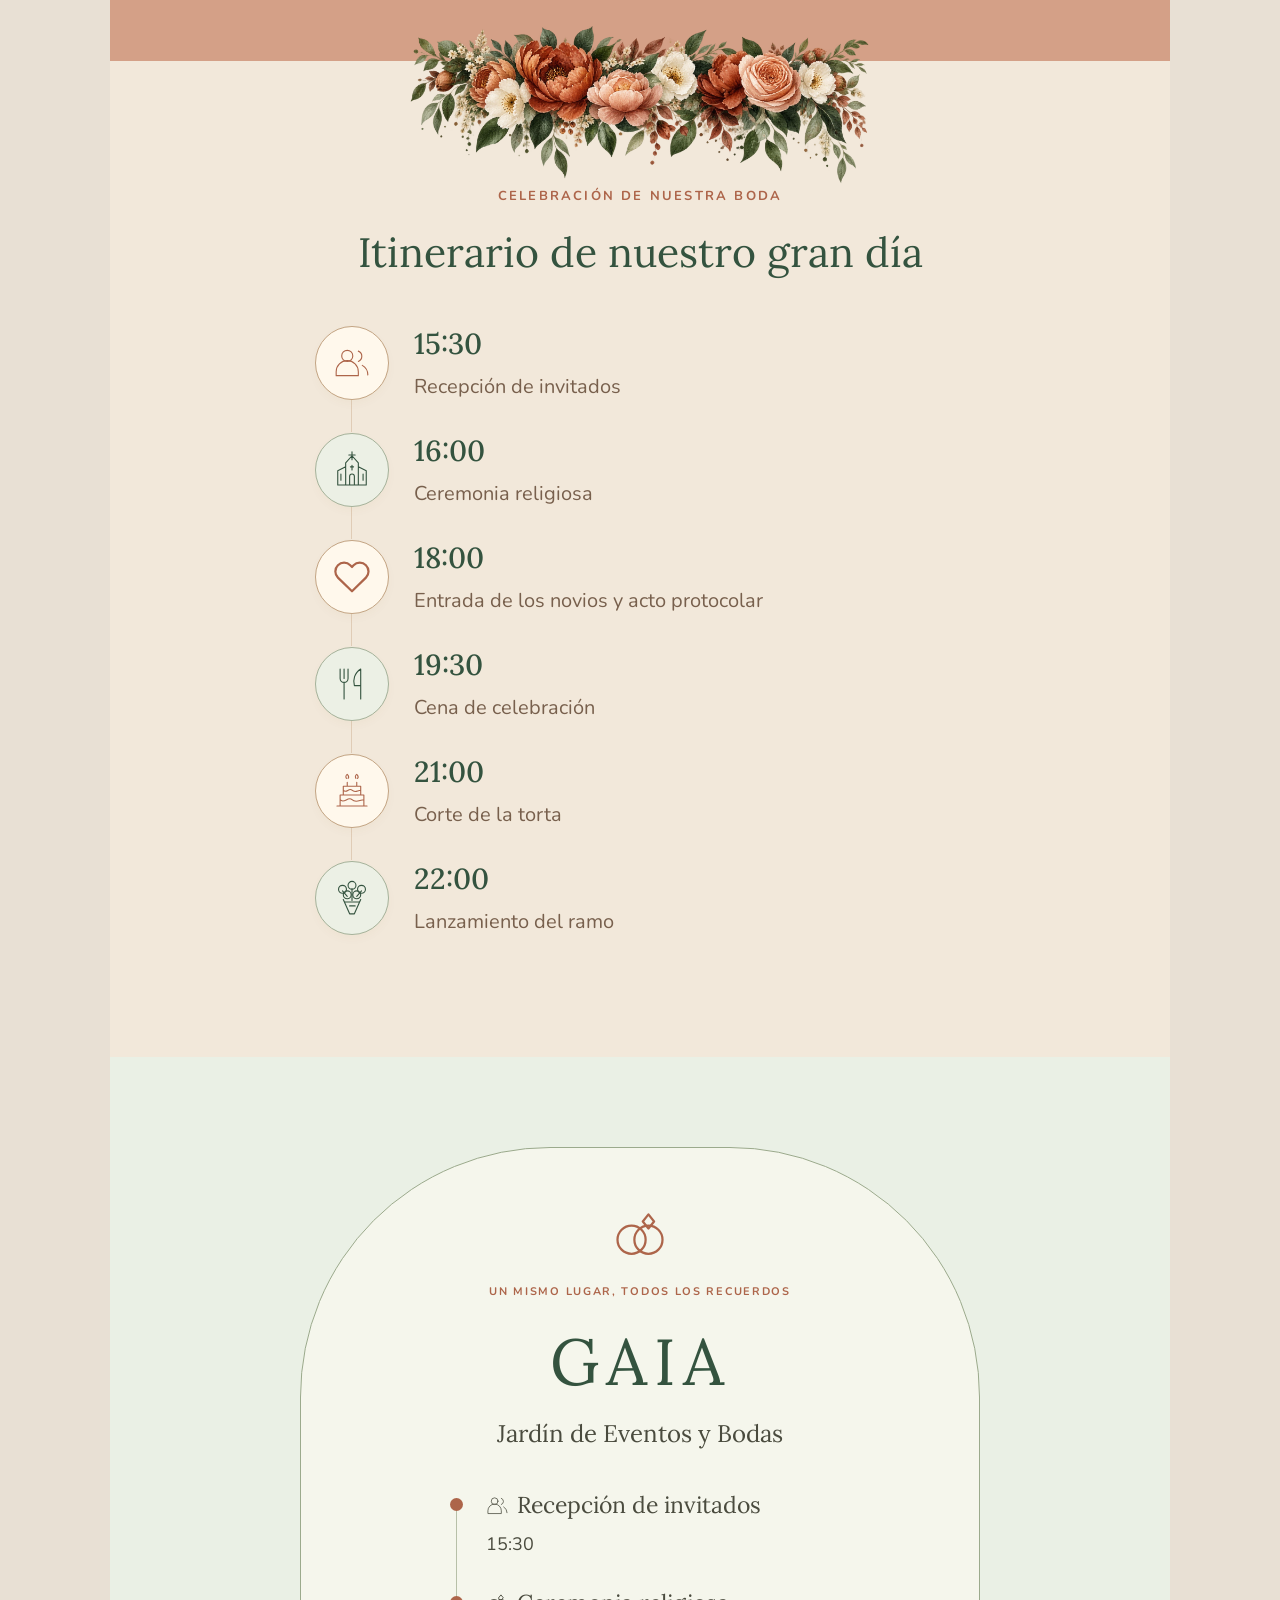
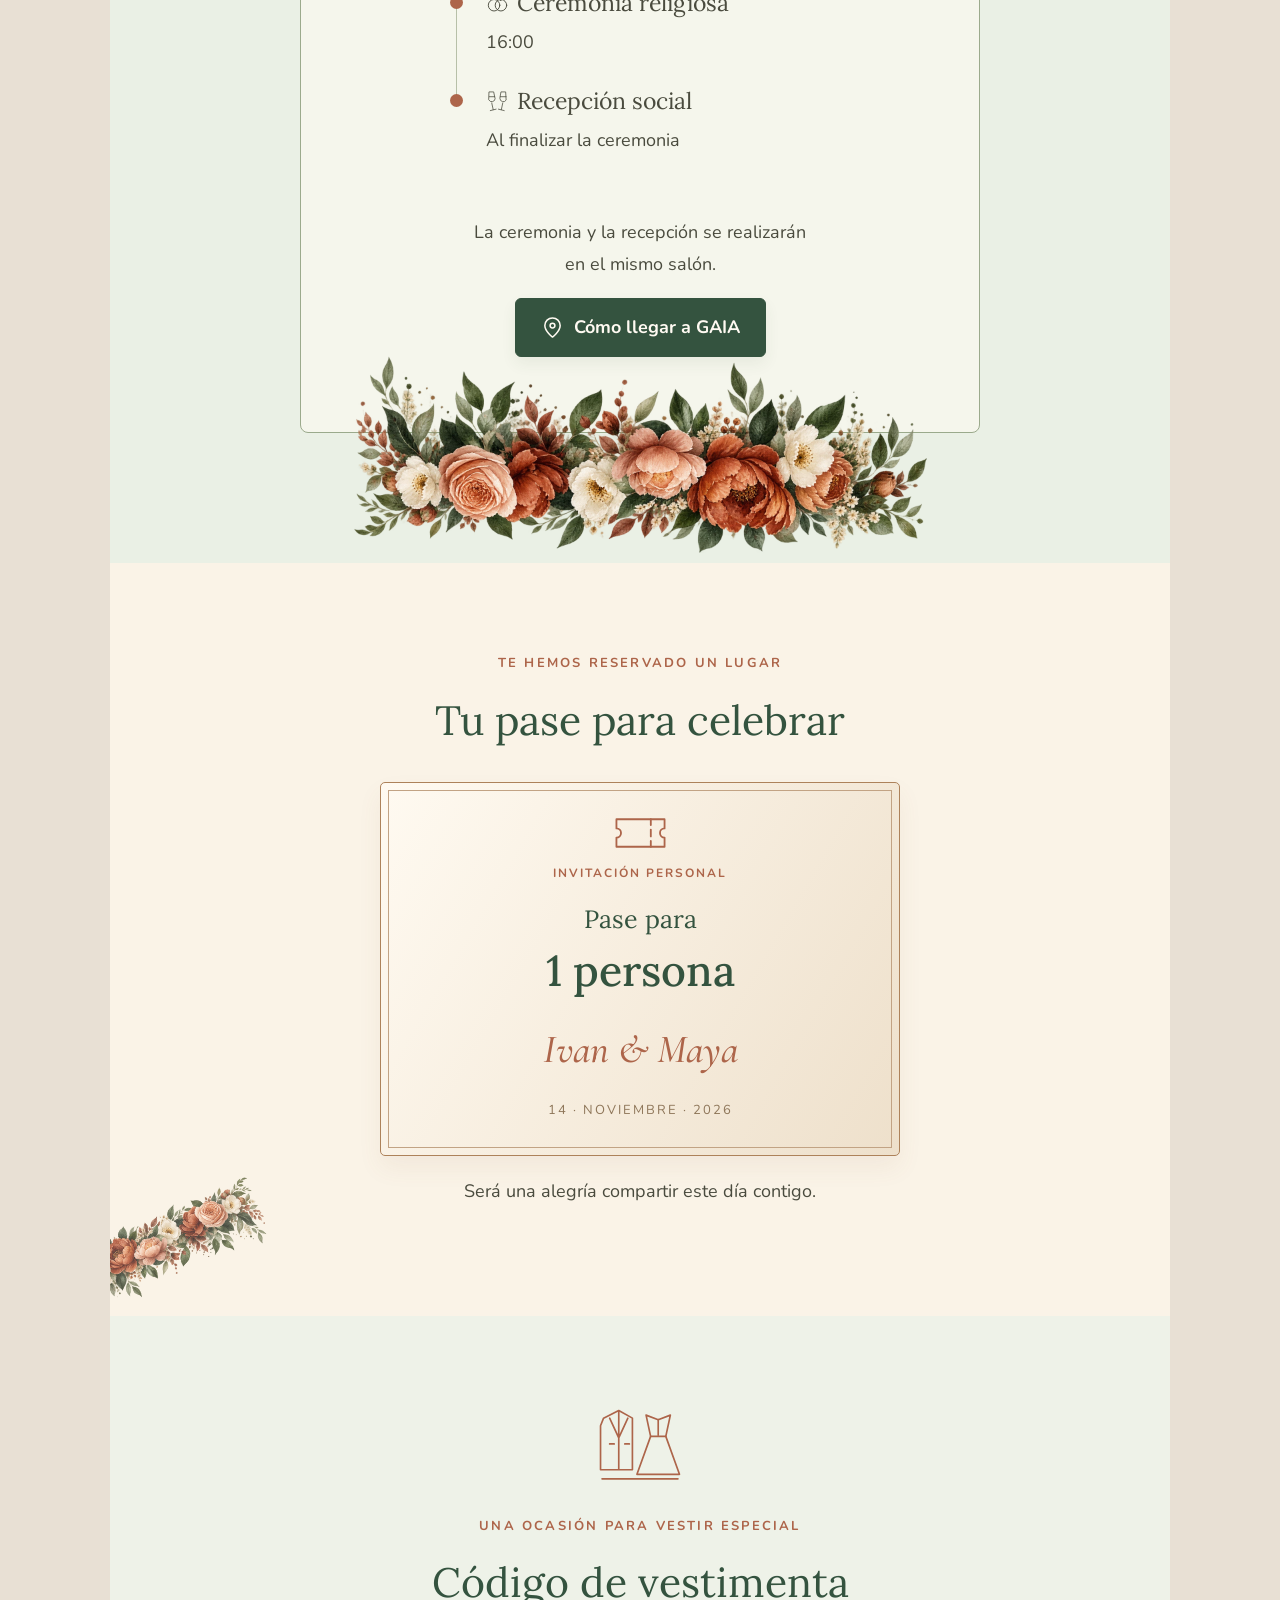
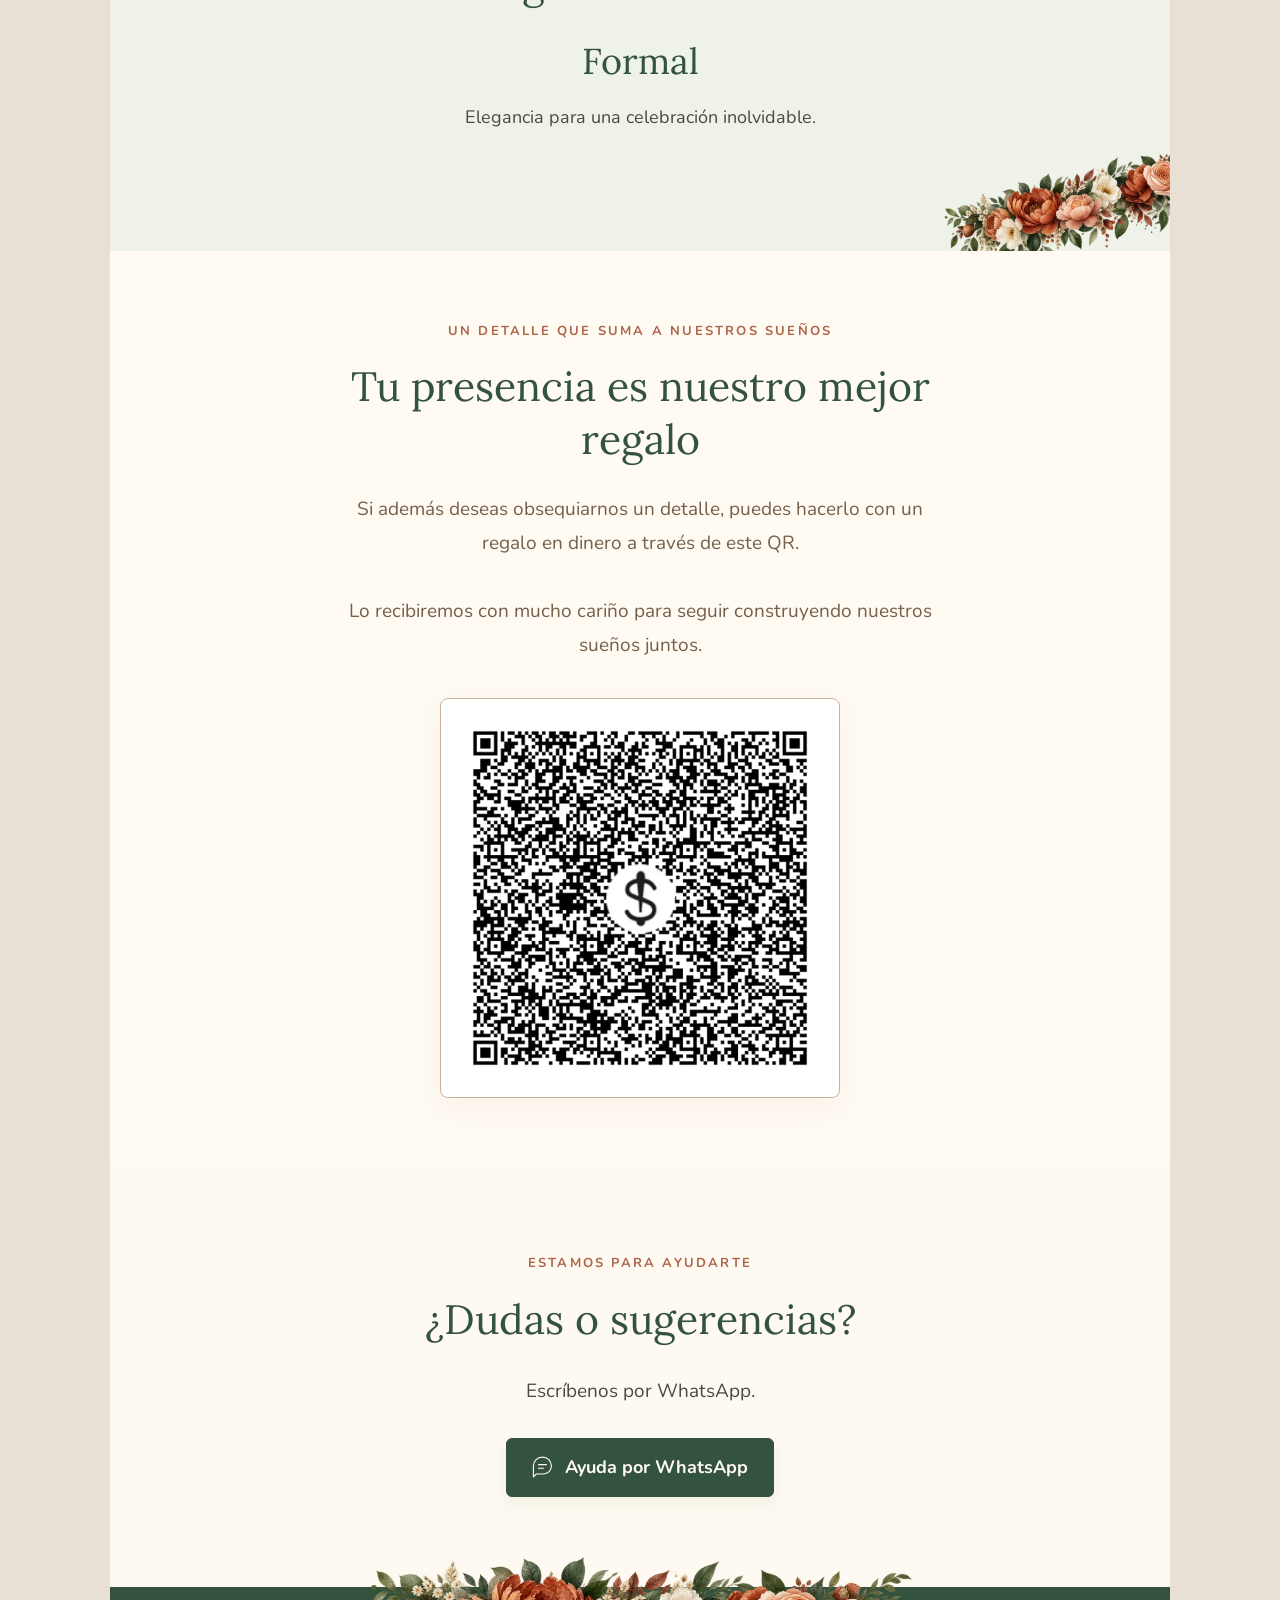
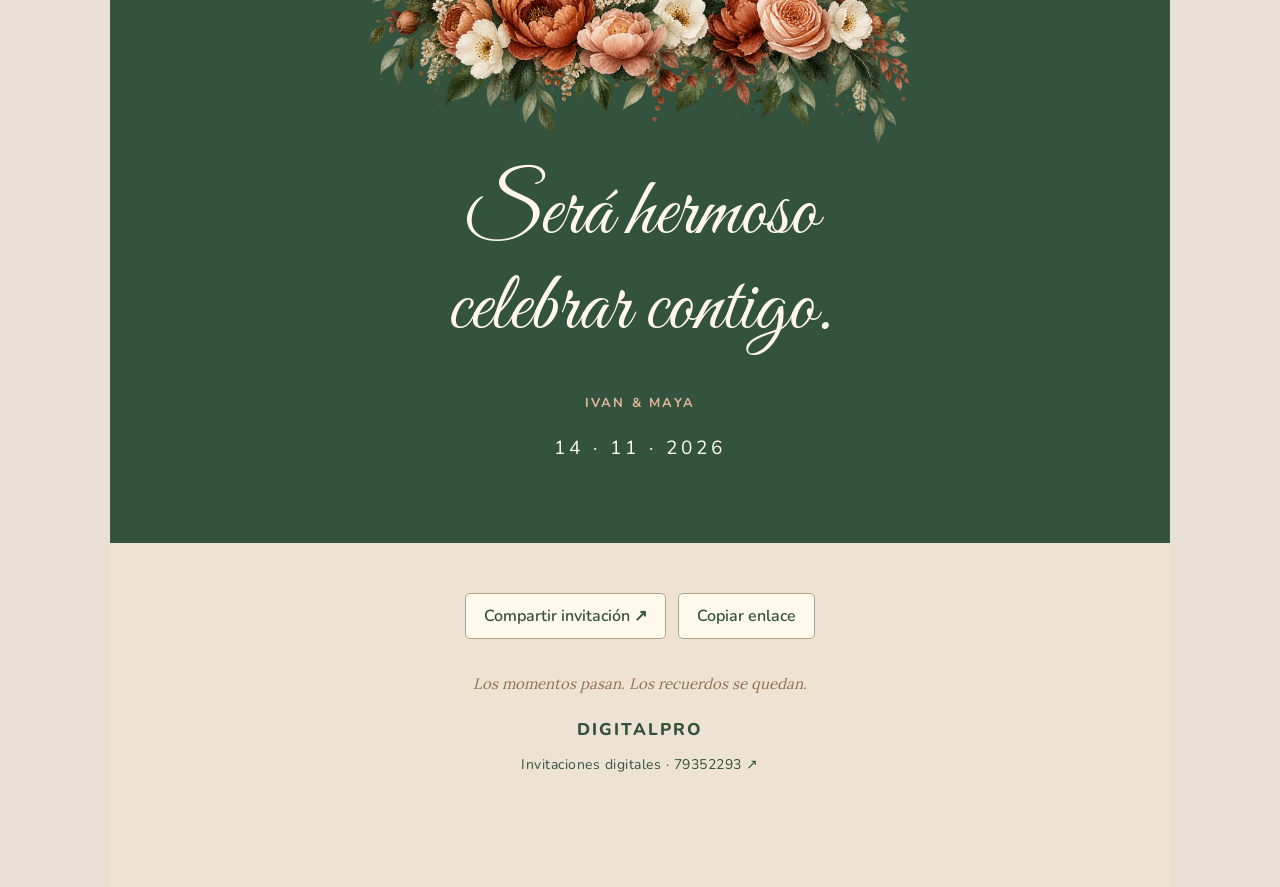
==== commit ceceeaa9: "Add files via upload" ====
--- a/index.html
+++ b/index.html
@@ -1,13 +1,12 @@
-<!doctype html><html lang="es"><head><meta charset="utf-8"><meta name="viewport" content="width=device-width,initial-scale=1"><meta name="theme-color" content="#34533f"><title>Maya & Elmer · Nuestra boda</title><meta name="description" content="Acompáñanos a celebrar nuestra boda. 14 de noviembre de 2026 · 16:00 · GAIA Jardín de Eventos y Bodas."><link rel="preload" href="assets/firma.ttf" as="font" type="font/ttf" crossorigin><link rel="stylesheet" href="estilo.css"></head><body><svg class="symbols" xmlns="http://www.w3.org/2000/svg" aria-hidden="true"><defs><symbol id="heart" viewBox="0 0 24 24"><path d="M20.8 4.6a5.5 5.5 0 0 0-7.8 0L12 5.7l-1.1-1.1a5.5 5.5 0 0 0-7.8 7.8L12 21l8.8-8.6a5.5 5.5 0 0 0 0-7.8Z"/></symbol><symbol id="pin" viewBox="0 0 24 24"><path d="M20 10c0 6-8 12-8 12S4 16 4 10a8 8 0 1 1 16 0Z"/><circle cx="12" cy="10" r="2.5"/></symbol><symbol id="calendar" viewBox="0 0 24 24"><rect x="3" y="5" width="18" height="16" rx="2"/><path d="M7 2v6m10-6v6M3 11h18m-13 4h3m3 0h3m-10 3h3"/></symbol><symbol id="music-icon" viewBox="0 0 24 24"><path d="M9 18V5l12-3v13M9 8l12-3"/><ellipse cx="6" cy="18" rx="3" ry="3"/><ellipse cx="18" cy="15" rx="3" ry="3"/></symbol><symbol id="rings" viewBox="0 0 40 32"><circle cx="14" cy="19" r="10"/><circle cx="26" cy="19" r="10"/><path d="m22 6 4-5 4 5-4 5Z"/></symbol><symbol id="leaf" viewBox="0 0 50 90"><path d="M24 85C23 50 10 20 40 5c10 31-5 48-16 52M24 58C4 54 0 36 5 25c18 5 20 16 19 33M24 85c10-14 15-35 13-58"/></symbol></defs></svg><div class="welcome" id="welcome"><div class="invitation-cover"><img class="cover-flowers" src="assets/flores-terracota.webp" alt=""><span class="eyebrow">UNA HISTORIA, UN PARA SIEMPRE</span><p class="cover-announcement">Nos casamos</p><h1 class="signature cover-names">Maya <span>&</span> Elmer</h1><p class="cover-date">14 · NOVIEMBRE · 2026</p><div class="envelope" aria-hidden="true"><div class="envelope-back"></div><div class="envelope-letter">M <em>&</em> E</div><div class="envelope-flap"></div><div class="envelope-front"></div><div class="seal">ME</div></div><button id="open" class="button">Abrir nuestra invitación <span>→</span></button><p class="cover-note">Una celebración que queremos compartir contigo</p></div></div>
-<div id="petals" aria-hidden="true"></div><div class="tools"><button id="music" aria-label="Reproducir música"><svg class="icon " aria-hidden="true"><use href="#music-icon"/></svg><span>Música</span></button><button id="effects" aria-pressed="true" aria-label="Desactivar animaciones">✧</button></div><audio id="audio" loop preload="none" src="assets/nuestra-cancion.mp3"></audio>
-<main><header class="hero"><img class="hero-flowers" src="assets/flores-terracota.webp" alt="Flores terracota y follaje verde"><div class="hero-content"><span class="eyebrow">CON AMOR, PARA TODA LA VIDA</span><p class="announcement">¡Nos casamos!</p><h1 class="signature couple-names"><span>Maya</span><em>&</em><span>Elmer</span></h1><div class="fine-rule"><svg class="icon " aria-hidden="true"><use href="#heart"/></svg></div><p class="hero-date">14 de noviembre de 2026</p><p class="hero-place">GAIA · Jardín de Eventos y Bodas</p><a class="scroll-hint" href="#historia">Nuestra invitación <span>↓</span></a></div><span class="hero-leaf" aria-hidden="true"><svg class="icon " aria-hidden="true"><use href="#leaf"/></svg></span></header>
-<section class="intro section reveal" id="historia"><span class="eyebrow">EL MEJOR LUGAR ES A TU LADO</span><h2>Elegimos caminar juntos</h2><p>Hay encuentros que cambian la vida y amores que se convierten en hogar. Hoy queremos dar un nuevo paso en nuestra historia, rodeados del cariño de quienes más queremos.</p><p>Nos hará muy felices compartir contigo<br>el día de nuestra boda.</p><div class="fine-rule"><svg class="icon " aria-hidden="true"><use href="#rings"/></svg></div></section>
-<section class="portrait-section section reveal"><div class="portrait-layout"><div class="photo-frame"><button id="photo-open" aria-label="Ver foto completa de Maya y Elmer"><img src="assets/maya-elmer.webp" alt="Maya y Elmer juntos en un jardín" loading="lazy"></button><img class="photo-flowers" src="assets/flores-terracota.webp" alt=""></div><div class="portrait-words"><span class="eyebrow">NUESTRA HISTORIA CONTINÚA</span><p class="signature quote">Contigo,<br>siempre.</p><p class="full-names">Maya Lucero<br>Escobar Suárez<span>&</span>Elmer Ivan<br>Gonzales Marroquin</p><p class="small">Un amor que florece.<br>Una vida por compartir.</p></div></div></section>
+<!doctype html><html lang="es"><head><meta charset="utf-8"><meta name="viewport" content="width=device-width,initial-scale=1"><meta name="theme-color" content="#34533f"><title>Ivan & Maya · Nuestra boda</title><meta name="description" content="Acompáñanos a celebrar nuestra boda. 14 de noviembre de 2026 · 16:00 · GAIA Jardín de Eventos y Bodas."><link rel="preload" href="assets/firma.ttf" as="font" type="font/ttf" crossorigin><link rel="stylesheet" href="estilo.css?v=6"></head><body><svg class="symbols" xmlns="http://www.w3.org/2000/svg" aria-hidden="true"><defs><symbol id="heart" viewBox="0 0 24 24"><path d="M20.8 4.6a5.5 5.5 0 0 0-7.8 0L12 5.7l-1.1-1.1a5.5 5.5 0 0 0-7.8 7.8L12 21l8.8-8.6a5.5 5.5 0 0 0 0-7.8Z"/></symbol><symbol id="pin" viewBox="0 0 24 24"><path d="M20 10c0 6-8 12-8 12S4 16 4 10a8 8 0 1 1 16 0Z"/><circle cx="12" cy="10" r="2.5"/></symbol><symbol id="calendar" viewBox="0 0 24 24"><rect x="3" y="5" width="18" height="16" rx="2"/><path d="M7 2v6m10-6v6M3 11h18m-13 4h3m3 0h3m-10 3h3"/></symbol><symbol id="music-icon" viewBox="0 0 24 24"><path d="M9 18V5l12-3v13M9 8l12-3"/><ellipse cx="6" cy="18" rx="3" ry="3"/><ellipse cx="18" cy="15" rx="3" ry="3"/></symbol><symbol id="rings" viewBox="0 0 40 32"><circle cx="14" cy="19" r="10"/><circle cx="26" cy="19" r="10"/><path d="m22 6 4-5 4 5-4 5Z"/></symbol><symbol id="leaf" viewBox="0 0 50 90"><path d="M24 85C23 50 10 20 40 5c10 31-5 48-16 52M24 58C4 54 0 36 5 25c18 5 20 16 19 33M24 85c10-14 15-35 13-58"/></symbol><symbol id="formal" viewBox="0 0 64 56"><path d="m8 8 10-5 9 5v34H6V13Zm10-5v39m-6-34 6 13 6-13M36 6l8 3 8-3-3 14 9 25H30l9-25Z"/><path d="m39 20 10 0M12 25h3m7 0h3m19-16v10M7 48h50"/></symbol><symbol id="guests" viewBox="0 0 48 48"><circle cx="18" cy="15" r="7"/><path d="M4 40v-5a14 14 0 0 1 28 0v5ZM32 9a7 7 0 0 1 0 13m5 5a14 14 0 0 1 7 12"/></symbol><symbol id="ticket" viewBox="0 0 48 32"><path d="M3 4h42v8a4 4 0 0 0 0 8v8H3v-8a4 4 0 0 0 0-8Z"/><path d="M33 4v5m0 4v6m0 4v5"/></symbol><symbol id="chat" viewBox="0 0 32 32"><path d="M27 14a11 11 0 0 1-11 11H6l-4 4V14A12 12 0 0 1 27 14Z"/><path d="M9 12h11M9 17h7"/></symbol><symbol id="celebrate" viewBox="0 0 48 48"><path d="m7 4 9 0 3 14a7 7 0 0 1-13 3ZM12 27l3 14M9 43l12-3m11-36h9l1 17a7 7 0 0 1-13-3ZM35 27l-3 14m-6-1 12 3M7 14h11m12 0h12"/></symbol><symbol id="church" viewBox="0 0 48 48"><path d="M16 43V15l8-9 8 9v28ZM16 20 6 25v18h36V25l-10-5M21 43V32a3 3 0 0 1 6 0v11M24 1v10m-4-6h8M22 20h4m-2-2v6M10 29v8m28-8v8"/></symbol><symbol id="dinner" viewBox="0 0 48 48"><path d="M9 5v12m5-12v12m5-12v12M9 14v3a5 5 0 0 0 10 0v-3M14 22v21M35 43V5c-8 5-10 14-8 21h8"/></symbol><symbol id="cake" viewBox="0 0 48 48"><path d="M5 43h38M9 43V29h30v14M13 29V18h22v11M13 23c4 5 7-4 11 0s7 0 11 0M9 35c5 6 10-5 15 0s10 0 15 0M18 18v-5m12 5v-5M17 8c-2-3 1-5 1-5s3 3 1 5m10 0c-2-3 1-5 1-5s3 3 1 5"/></symbol><symbol id="bouquet" viewBox="0 0 48 48"><path d="m13 26 8 18h6l8-18M15 29l18 0m-12 5 7 0M24 27V12M18 22l-6-7m18 7 6-7"/><circle cx="24" cy="8" r="5"/><circle cx="12" cy="13" r="5"/><circle cx="36" cy="13" r="5"/><circle cx="18" cy="20" r="5"/><circle cx="30" cy="20" r="5"/></symbol></defs></svg><div class="welcome gate-welcome" id="welcome"><div class="gate-heading"><span class="eyebrow">NUESTRA BODA</span><h1 class="signature">Ivan <span>&</span> Maya</h1></div><button id="open" class="gate-envelope" aria-label="Abrir el sobre de invitación de Ivan y Maya"><span class="gate-letter"><span class="signature">Ivan & Maya</span><span>14 · 11 · 2026</span><span>Con amor, para toda la vida</span></span><span class="gate-panel gate-left" aria-hidden="true"></span><span class="gate-panel gate-right" aria-hidden="true"></span></button><p class="gate-instruction">Toca el sobre para abrir nuestra invitación</p><span class="gate-date">14 · NOVIEMBRE · 2026</span></div><div id="petals" aria-hidden="true"></div><div class="tools"><button id="music" aria-label="Reproducir música"><svg class="icon " aria-hidden="true"><use href="#music-icon"/></svg><span>Música</span></button><button id="effects" aria-pressed="true" aria-label="Desactivar animaciones">✧</button></div><audio id="audio" loop preload="none" src="assets/nuestra-cancion.mp3"></audio>
+<main><header class="hero"><img class="hero-flowers" src="assets/flores-terracota.webp" alt="Flores terracota y follaje verde"><div class="hero-content"><span class="eyebrow">CON AMOR, PARA TODA LA VIDA</span><p class="announcement">¡Nos casamos!</p><h1 class="signature couple-names"><span>Ivan</span><em>&</em><span>Maya</span></h1><div class="fine-rule"><svg class="icon " aria-hidden="true"><use href="#heart"/></svg></div><p class="hero-date">14 de noviembre de 2026</p><p class="hero-place">GAIA · Jardín de Eventos y Bodas</p><a class="scroll-hint" href="#historia">Nuestra invitación <span>↓</span></a></div><span class="hero-leaf" aria-hidden="true"><svg class="icon " aria-hidden="true"><use href="#leaf"/></svg></span></header>
+<section class="intro section reveal" id="historia"><img class="section-bloom bloom-left" src="assets/flores-terracota.webp" alt=""><span class="eyebrow">EL MEJOR LUGAR ES A TU LADO</span><h2>Elegimos caminar juntos</h2><p>Hay encuentros que cambian la vida y amores que se convierten en hogar. Hoy queremos dar un nuevo paso en nuestra historia, rodeados del cariño de quienes más queremos.</p><p>Nos hará muy felices compartir contigo<br>el día de nuestra boda.</p><div class="fine-rule"><svg class="icon " aria-hidden="true"><use href="#rings"/></svg></div></section>
+<section class="portrait-section section reveal"><div class="portrait-layout"><div class="photo-frame"><button id="photo-open" aria-label="Ver foto completa de Ivan y Maya"><img src="assets/maya-elmer.webp" alt="Ivan y Maya juntos en un jardín" loading="lazy"></button><img class="photo-flowers" src="assets/flores-terracota.webp" alt=""></div><div class="portrait-words"><span class="eyebrow">NUESTRA HISTORIA CONTINÚA</span><p class="signature quote">Contigo,<br>siempre.</p><p class="full-names">Ivan<br>Gonzales Marroquin<span>&</span>Maya Lucero<br>Escobar Suárez</p><p class="small">Un amor que florece.<br>Una vida por compartir.</p></div></div></section>
 <section class="family section reveal"><span class="eyebrow">CON LA BENDICIÓN Y EL AMOR DE</span><h2>Nuestras madres</h2><div class="family-grid"><article><span class="family-label">Madre de la novia</span><h3>Rosa Suárez<br>Najaya</h3></article><article><span class="family-label">Madre del novio</span><h3>Aura Elida<br>Marroquin Marroquin <span class="memory-symbol" aria-label="En memoria">†</span></h3><p class="memory-note">Siempre presente en nuestros corazones.</p></article></div></section>
-<section class="date-section section reveal" id="fecha"><div class="date-copy"><span class="eyebrow">RESERVA ESTE DÍA PARA NOSOTROS</span><h2>Noviembre nos une</h2><p class="event-day">Sábado 14 de noviembre de 2026</p><p class="event-time">16:00</p><p>El comienzo de nuestro para siempre.</p><a class="button" href="nuestra-boda.ics" download><svg class="icon " aria-hidden="true"><use href="#calendar"/></svg> Guardar en calendario</a></div><div class="calendar"><div class="calendar-title">Noviembre <span>2026</span></div><div class="week"><span>L</span><span>M</span><span>M</span><span>J</span><span>V</span><span>S</span><span>D</span></div><div class="days" id="days"></div><p class="calendar-caption"><svg class="icon " aria-hidden="true"><use href="#heart"/></svg> El día de nuestra boda</p></div></section>
+<section class="sponsors section reveal"><img class="section-bloom bloom-right" src="assets/flores-terracota.webp" alt=""><span class="eyebrow">TESTIGOS DE NUESTRA HISTORIA</span><h2>Nuestros padrinos</h2><div class="sponsor-grid"><article><span class="sponsor-label">Padrinos de religión</span><h3>Oscar Angel<br>Majluf Covarrubias</h3><span class="sponsor-amp">&</span><h3>Lourdes<br>Dehne Delgadillo</h3></article><article><span class="sponsor-label">Padrinos civiles</span><h3>Julia Beatriz<br>Escobar Torrico</h3><span class="sponsor-amp">&</span><h3>Wilfredo Jaime<br>Salamanca Veizaga</h3></article></div></section><section class="date-section section reveal" id="fecha"><div class="date-copy"><span class="eyebrow">RESERVA ESTE DÍA PARA NOSOTROS</span><h2>Noviembre nos une</h2><p class="event-day">Sábado 14 de noviembre de 2026</p><p class="event-time">15:30</p><p>Recepción de invitados.<br>El comienzo de nuestro para siempre.</p><a class="button" href="nuestra-boda.ics" download><svg class="icon " aria-hidden="true"><use href="#calendar"/></svg> Guardar en calendario</a></div><div class="calendar"><div class="calendar-title">Noviembre <span>2026</span></div><div class="week"><span>L</span><span>M</span><span>M</span><span>J</span><span>V</span><span>S</span><span>D</span></div><div class="days" id="days"></div><p class="calendar-caption"><svg class="icon " aria-hidden="true"><use href="#heart"/></svg> El día de nuestra boda</p></div></section>
 <section class="count section reveal"><span class="eyebrow">CADA DÍA MÁS CERCA DEL SÍ</span><h2>Contamos los momentos</h2><div class="counter" id="counter" aria-label="Cuenta regresiva para la boda"></div></section>
-<section class="venue section reveal" id="lugar"><div class="venue-arch"><svg class="icon " aria-hidden="true"><use href="#rings"/></svg><span class="eyebrow">UN MISMO LUGAR, TODOS LOS RECUERDOS</span><h2>GAIA</h2><p class="venue-subtitle">Jardín de Eventos y Bodas</p><div class="timeline"><article><span class="timeline-dot"></span><div><h3>Ceremonia religiosa</h3><p>16:00</p></div></article><article><span class="timeline-dot"></span><div><h3>Recepción social</h3><p>Al finalizar la ceremonia</p></div></article></div><p>La ceremonia y la recepción se realizarán<br>en el mismo salón.</p><a class="button" href="https://maps.app.goo.gl/itPUGH1BL4arFN7z8" target="_blank" rel="noopener"><svg class="icon " aria-hidden="true"><use href="#pin"/></svg> Cómo llegar a GAIA</a></div><img class="venue-flowers" src="assets/flores-terracota.webp" alt=""></section>
-<section class="rsvp section reveal" id="confirmar"><span class="eyebrow">TU COMPAÑÍA HARÁ ESTE DÍA MÁS ESPECIAL</span><h2>¿Nos acompañas?</h2><p>Ayúdanos a preparar una celebración inolvidable.<br>Confirma tu asistencia por WhatsApp.</p><form id="rsvp"><label for="guest">Tu nombre</label><input id="guest" required autocomplete="name" placeholder="Escribe tu nombre"><label for="guests">Número de personas</label><select id="guests"><option value="1">1 persona</option><option value="2">2 personas</option><option value="3">3 personas</option><option value="4">4 personas</option><option value="5">5 personas</option><option value="6">6 personas</option></select><button class="button" type="submit"><svg class="icon " aria-hidden="true"><use href="#heart"/></svg> Confirmar asistencia</button></form><a class="phone" href="https://wa.me/59165767357" target="_blank" rel="noopener">WhatsApp · 65767357</a></section>
-<section class="closing section reveal"><img src="assets/flores-terracota.webp" alt=""><p class="signature">Será hermoso<br>celebrar contigo.</p><span class="eyebrow">MAYA & ELMER</span><p>14 · 11 · 2026</p></section>
+<section class="wedding-program section reveal" id="cronograma"><img class="program-bloom" src="assets/flores-terracota.webp" alt=""><span class="eyebrow">CELEBRACIÓN DE NUESTRA BODA</span><h2>Itinerario de nuestro gran día</h2><ol class="program-list"><li><span class="program-icon"><svg class="icon" aria-hidden="true"><use href="#guests"/></svg></span><div><time>15:30</time><h3>Recepción de invitados</h3></div></li><li><span class="program-icon"><svg class="icon" aria-hidden="true"><use href="#church"/></svg></span><div><time>16:00</time><h3>Ceremonia religiosa</h3></div></li><li><span class="program-icon"><svg class="icon" aria-hidden="true"><use href="#heart"/></svg></span><div><time>18:00</time><h3>Entrada de los novios y acto protocolar</h3></div></li><li><span class="program-icon"><svg class="icon" aria-hidden="true"><use href="#dinner"/></svg></span><div><time>19:30</time><h3>Cena de celebración</h3></div></li><li><span class="program-icon"><svg class="icon" aria-hidden="true"><use href="#cake"/></svg></span><div><time>21:00</time><h3>Corte de la torta</h3></div></li><li><span class="program-icon"><svg class="icon" aria-hidden="true"><use href="#bouquet"/></svg></span><div><time>22:00</time><h3>Lanzamiento del ramo</h3></div></li></ol></section><section class="venue section reveal" id="lugar"><div class="venue-arch"><svg class="icon " aria-hidden="true"><use href="#rings"/></svg><span class="eyebrow">UN MISMO LUGAR, TODOS LOS RECUERDOS</span><h2>GAIA</h2><p class="venue-subtitle">Jardín de Eventos y Bodas</p><div class="timeline"><article><span class="timeline-dot"></span><div><h3><svg class="icon" aria-hidden="true"><use href="#guests"/></svg> Recepción de invitados</h3><p>15:30</p></div></article><article><span class="timeline-dot"></span><div><h3><svg class="icon" aria-hidden="true"><use href="#rings"/></svg> Ceremonia religiosa</h3><p>16:00</p></div></article><article><span class="timeline-dot"></span><div><h3><svg class="icon" aria-hidden="true"><use href="#celebrate"/></svg> Recepción social</h3><p>Al finalizar la ceremonia</p></div></article></div><p>La ceremonia y la recepción se realizarán<br>en el mismo salón.</p><a class="button" href="https://maps.app.goo.gl/itPUGH1BL4arFN7z8" target="_blank" rel="noopener"><svg class="icon " aria-hidden="true"><use href="#pin"/></svg> Cómo llegar a GAIA</a></div><img class="venue-flowers" src="assets/flores-terracota.webp" alt=""></section>
+<section class="guest-pass section reveal" id="pase"><img class="section-bloom bloom-left" src="assets/flores-terracota.webp" alt=""><span class="eyebrow">TE HEMOS RESERVADO UN LUGAR</span><h2>Tu pase para celebrar</h2><div class="pass-card"><svg class="icon" aria-hidden="true"><use href="#ticket"/></svg><span class="pass-caption">INVITACIÓN PERSONAL</span><p class="pass-count">Pase para <strong>1 persona</strong></p><p>Ivan & Maya</p><span>14 · NOVIEMBRE · 2026</span></div><p class="pass-note">Será una alegría compartir este día contigo.</p></section><section class="dresscode section reveal"><svg class="icon" aria-hidden="true"><use href="#formal"/></svg><span class="eyebrow">UNA OCASIÓN PARA VESTIR ESPECIAL</span><h2>Código de vestimenta</h2><p class="dress-formal">Formal</p><p>Elegancia para una celebración inolvidable.</p><img class="dress-bloom" src="assets/flores-terracota.webp" alt=""></section><section class="qr-section section reveal" aria-label="Un regalo con cariño para Ivan y Maya"><span class="eyebrow">UN DETALLE QUE SUMA A NUESTROS SUEÑOS</span><h2>Tu presencia es nuestro mejor regalo</h2><p class="gift-message">Si además deseas obsequiarnos un detalle, puedes hacerlo con un regalo en dinero a través de este QR.<br><br>Lo recibiremos con mucho cariño para seguir construyendo nuestros sueños juntos.</p><button class="qr-open" id="qr-open" aria-label="Ampliar código QR"><img src="assets/qr-regalo.png" alt="Código QR de Ivan y Maya" loading="lazy" width="666" height="666"></button></section><section class="help section reveal" id="ayuda"><span class="eyebrow">ESTAMOS PARA AYUDARTE</span><h2>¿Dudas o sugerencias?</h2><p>Escríbenos por WhatsApp.</p><a class="button" href="https://wa.me/59165767357?text=Hola%20Ivan%20y%20Maya%2C%20tengo%20una%20consulta%20sobre%20su%20boda." target="_blank" rel="noopener"><svg class="icon" aria-hidden="true"><use href="#chat"/></svg> Ayuda por WhatsApp</a></section>
+<section class="closing section reveal"><img src="assets/flores-terracota.webp" alt=""><p class="signature">Será hermoso<br>celebrar contigo.</p><span class="eyebrow">IVAN & MAYA</span><p>14 · 11 · 2026</p></section>
 <footer><div class="share"><button id="share">Compartir invitación ↗</button><button id="copy">Copiar enlace</button></div><p id="notice" role="status"></p><p class="brand-caption">Los momentos pasan. Los recuerdos se quedan.</p><a class="brand" href="https://wa.me/59179352293?text=Hola%20DigitalPro%2C%20quiero%20una%20invitaci%C3%B3n%20para%20mi%20evento." target="_blank" rel="noopener">DIGITALPRO <span>Invitaciones digitales · 79352293 ↗</span></a></footer></main>
-<nav class="quick" aria-label="Accesos rápidos"><a href="#lugar"><svg class="icon " aria-hidden="true"><use href="#pin"/></svg> Ubicación</a><a href="#confirmar"><svg class="icon " aria-hidden="true"><use href="#heart"/></svg> Confirmar</a></nav><dialog id="photo-modal"><button id="photo-close" aria-label="Cerrar foto">×</button><img src="assets/maya-elmer.webp" alt="Maya Lucero y Elmer Ivan"><p>Maya & Elmer</p></dialog><script src="invitacion.js"></script></body></html>+<nav class="quick" aria-label="Accesos rápidos"><a href="#lugar"><svg class="icon " aria-hidden="true"><use href="#pin"/></svg> Ubicación</a><a href="#pase"><svg class="icon" aria-hidden="true"><use href="#ticket"/></svg> Mi pase</a><a href="#ayuda"><svg class="icon" aria-hidden="true"><use href="#chat"/></svg> Ayuda</a></nav><dialog id="photo-modal"><button id="photo-close" aria-label="Cerrar foto">×</button><img src="assets/maya-elmer.webp" alt="Ivan y Maya"><p>Ivan & Maya</p></dialog><dialog id="qr-modal"><button id="qr-close" aria-label="Cerrar código QR">×</button><img src="assets/qr-regalo.png" alt="Código QR de Ivan y Maya ampliado" width="666" height="666"></dialog><script src="invitacion.js?v=3"></script></body></html>
--- a/estilo.css
+++ b/estilo.css
@@ -1 +1,17 @@
 @font-face{font-family:Firma;src:url(assets/firma.ttf);font-display:swap}@font-face{font-family:Lora;src:url(assets/lora.ttf);font-weight:400 700;font-display:swap}@font-face{font-family:Nunito;src:url(assets/nunito.ttf);font-weight:200 1000;font-display:swap}:root{--green:#34533f;--dark:#253e31;--sage:#7e927c;--clay:#ad654a;--terracotta:#c88769;--cream:#fffaf2;--sand:#eee2d2;--ink:#4a4b3e}*{box-sizing:border-box}html{scroll-behavior:smooth;scroll-padding-top:75px}body{margin:0;background:#e8e0d4;color:var(--ink);font:20px/1.75 Nunito,sans-serif}.symbols{position:absolute;width:0;height:0;overflow:hidden}.icon{width:23px;height:23px;fill:none;stroke:currentColor;stroke-width:1.6;stroke-linecap:round;stroke-linejoin:round;display:inline-block;vertical-align:middle;flex:none}button,input,select{font:inherit}button,a{touch-action:manipulation}button{cursor:pointer}button:focus-visible,a:focus-visible,input:focus-visible,select:focus-visible{outline:3px solid var(--terracotta);outline-offset:5px}a{color:inherit}main{max-width:1060px;margin:auto;background:var(--cream);overflow:hidden}.section{padding:90px 70px;text-align:center;position:relative}.eyebrow{display:block;font:700 13px/1.6 Nunito,sans-serif;letter-spacing:2.2px;color:var(--clay)}h2{font:400 41px/1.3 Lora,Georgia,serif;color:var(--green);margin:20px 0 28px}h3{font:400 26px/1.5 Lora,Georgia,serif}p{margin:18px 0}.signature{font-family:Firma,Georgia,serif;font-weight:400;font-style:normal;color:var(--green);line-height:1.15}.small{font-size:18px}.button{display:inline-flex;justify-content:center;align-items:center;gap:10px;background:var(--green);color:#fffaf2;text-decoration:none;border:1px solid var(--green);border-radius:6px;padding:15px 25px;font:700 18px/1.5 Nunito,sans-serif;min-height:54px;box-shadow:0 7px 15px #34533f12;transition:background .25s,transform .25s}.button:hover{background:var(--dark);transform:translateY(-2px)}.fine-rule{display:flex;align-items:center;justify-content:center;gap:16px;color:var(--clay);margin:28px auto}.fine-rule:before,.fine-rule:after{content:'';width:80px;height:1px;background:#bf9b7e66}.fine-rule .icon{width:25px;height:25px}.tools{position:fixed;right:14px;top:14px;z-index:35;display:flex;gap:8px}.tools button{border:1px solid #c3b89f;background:#fffaf2ee;color:var(--green);border-radius:50px;padding:9px 13px;display:flex;align-items:center;gap:6px;font:600 14px Nunito,sans-serif;box-shadow:0 3px 12px #253e3110;min-height:40px}.tools button .icon{width:18px;height:18px}.tools #effects{font-size:24px;padding:0;width:42px;justify-content:center}.welcome{position:fixed;inset:0;z-index:100;display:grid;place-items:center;background:radial-gradient(ellipse,#faf4e9,#d8c8b2);padding:22px;overflow:auto;transition:opacity .8s,visibility .8s}.welcome.hidden{opacity:0;visibility:hidden;pointer-events:none}.invitation-cover{position:relative;width:min(500px,100%);background:var(--cream);padding:150px 25px 35px;text-align:center;box-shadow:0 25px 90px #253e3128;border:1px solid #decbb1;border-radius:200px 200px 6px 6px;overflow:hidden}.cover-flowers{position:absolute;width:115%;left:-7.5%;top:-20px;height:170px;object-fit:contain;filter:drop-shadow(0 7px 8px #87634612)}.cover-announcement{font:23px Lora,Georgia,serif;margin:15px 0}.cover-names{font-size:80px;margin:12px 0}.cover-names span{font:italic 31px Lora,serif;color:var(--clay);vertical-align:middle}.cover-date{font-size:14px;letter-spacing:2px;color:var(--clay);font-weight:600;margin:10px 0 15px}.cover-note{font-size:14px;margin:14px 0 0;color:#7f7a68}.invitation-cover .eyebrow{font-size:11px;letter-spacing:1.5px}.envelope{position:relative;margin:25px auto 27px;width:220px;height:115px;perspective:700px}.envelope-back{position:absolute;inset:0;background:#486b50;border-radius:5px;box-shadow:0 10px 15px #34533f20}.envelope-letter{position:absolute;left:18px;right:18px;top:10px;background:#fff8e9;height:90px;padding:15px;font:37px Lora,serif;color:var(--clay);transition:transform .7s .1s}.envelope-letter em{font-size:22px;color:var(--green)}.envelope-front{position:absolute;inset:0;background:linear-gradient(28deg,#43674d 49.5%,transparent 50%),linear-gradient(-28deg,#55785c 49.5%,transparent 50%);border:1px solid #627d62;border-radius:5px}.envelope-flap{position:absolute;inset:0;background:#67876a;clip-path:polygon(0 0,100% 0,50% 70%);transform-origin:top;transition:transform .7s;z-index:3}.seal{position:absolute;left:calc(50% - 24px);top:40px;z-index:4;width:48px;height:48px;border:3px double #c28b65;border-radius:50%;background:#e8bc99;color:#7a4e35;display:grid;place-items:center;font:17px Lora,serif;box-shadow:0 2px 5px #26352a33;transition:opacity .2s}.welcome.opening .envelope-flap{transform:rotateX(180deg);z-index:0}.welcome.opening .envelope-letter{transform:translateY(-40px)}.welcome.opening .seal{opacity:0}.hero{position:relative;min-height:900px;padding:280px 70px 70px;overflow:hidden;background:radial-gradient(ellipse at 80% 65%,#f1e8da80,transparent 55%),#fffaf4}.hero-flowers{position:absolute;left:-4%;top:-50px;width:108%;height:350px;object-fit:contain;animation:flowers-breathe 10s ease-in-out infinite;transform-origin:top center}.hero-content{max-width:620px;margin:0 auto;position:relative;z-index:2}.hero .eyebrow{text-align:center}.announcement{font:27px Lora,serif;text-align:center;margin:16px 0}.couple-names{font-size:152px;margin:18px 0;display:flex;flex-direction:column;line-height:.95}.couple-names>span:first-child{align-self:flex-start}.couple-names>span:last-child{align-self:flex-end}.couple-names em{font:italic 45px Lora,serif;align-self:center;color:var(--clay);line-height:1.3}.hero-date{text-align:center;font:23px Lora,serif;color:var(--clay)}.hero-place{text-align:center;font-size:16px;letter-spacing:1px}.scroll-hint{display:block;text-align:center;font-size:15px;text-decoration:none;margin-top:28px;color:var(--green)}.scroll-hint span{display:block;font-size:24px;animation:nudge 2s ease-in-out infinite}.hero-leaf{position:absolute;left:-20px;bottom:80px;opacity:.25;transform:rotate(-20deg);color:var(--green)}.hero-leaf .icon{width:170px;height:260px;stroke-width:.7}.intro{background:#f3e9de}.intro p{max-width:680px;margin:24px auto}.intro .fine-rule{margin-bottom:0}.intro .icon{width:45px;height:35px}.portrait-section{background:#fffbf4}.portrait-layout{display:grid;grid-template-columns:1.1fr 1fr;gap:65px;align-items:center}.photo-frame{position:relative;padding:12px;border:1px solid #b59275;border-radius:230px 230px 6px 6px;background:#f4ecdf;box-shadow:0 15px 35px #825a3512}.photo-frame:before{content:'';position:absolute;inset:-12px;border:1px solid #d6c1a488;border-radius:240px 240px 8px 8px;pointer-events:none}.photo-frame button{padding:0;background:transparent;border:0;display:block;width:100%;border-radius:220px 220px 4px 4px;overflow:hidden}.photo-frame button>img{display:block;width:100%;height:auto}.photo-flowers{position:absolute;width:110%;left:-5%;bottom:-45px;height:150px;object-fit:contain;pointer-events:none;transform:rotate(-8deg)}.portrait-words .quote{font-size:86px;margin:22px 0}.full-names{font:22px/1.6 Lora,serif;color:var(--green)}.full-names span{display:block;color:var(--clay);font-style:italic;font-size:26px;margin:10px 0}.portrait-words .small{margin-top:25px;color:#9d7053}.family{background:var(--green);color:#fff8ec}.family .eyebrow{color:#dfbea7}.family h2{color:#fff8ec}.family-grid{display:grid;grid-template-columns:1fr 1fr;gap:30px;margin-top:40px}.family article{padding:25px 10px;border-top:1px solid #b8c3a755}.family-label{font-size:15px;color:#d8c7b4;letter-spacing:1px}.family h3{font-size:27px;line-height:1.6;margin:15px 0}.memory-symbol{font-size:18px;white-space:nowrap}.memory-note{font:italic 16px/1.6 Lora,serif;color:#ddcbb8;max-width:260px;margin:15px auto}.date-section{display:grid;grid-template-columns:1fr 1fr;gap:50px;align-items:center}.event-day{font:22px/1.6 Lora,serif}.event-time{font:48px/1.3 Lora,serif;color:var(--clay);margin:20px 0}.date-copy>p:last-of-type{font-size:18px}.date-copy .button{margin-top:15px;font-size:16px;padding:14px 18px}.calendar{padding:35px 24px;background:#f3ede1;border:1px solid #ddccb5;border-radius:110px 110px 8px 8px;max-width:400px;width:100%;margin:auto}.calendar-title{font:28px Lora,serif;color:var(--green);margin:15px 0 25px}.calendar-title span{display:block;font:16px Nunito,sans-serif;letter-spacing:3px;margin-top:8px}.week,.days{display:grid;grid-template-columns:repeat(7,1fr);gap:5px}.week{font-size:14px;font-weight:700;color:#8e755a;margin-bottom:14px}.days>span{position:relative;display:grid;place-items:center;height:43px;font-size:18px;isolation:isolate}.days .chosen{color:white;font-weight:800}.chosen .icon{position:absolute;width:44px;height:44px;fill:var(--green);stroke:var(--green);stroke-width:.7;z-index:-1;left:50%;top:50%;transform:translate(-50%,-46%)}.chosen .day-number{position:relative;top:-2px}.calendar-caption{font-size:14px;color:var(--green);margin:25px 0 0;display:flex;align-items:center;justify-content:center;gap:7px}.calendar-caption .icon{width:18px;height:18px;fill:var(--green)}.count{background:#d4a087;color:#fffaf2}.count h2{color:#fffaf2}.count .eyebrow{color:#633f2e}.counter{max-width:650px;margin:35px auto 0;display:grid;grid-template-columns:repeat(4,1fr);gap:15px}.counter strong{display:block;font:54px/1.4 Lora,serif}.counter span{font-size:13px;letter-spacing:1.5px;color:#62402f}.venue{background:#eaf0e5;padding-bottom:130px}.venue-arch{position:relative;z-index:2;padding:65px 35px 75px;border:1px solid #9baa8c;border-radius:250px 250px 8px 8px;max-width:680px;margin:auto;background:#f9f8efc9}.venue-arch>.icon{width:60px;height:45px;color:var(--clay);margin-bottom:25px}.venue h2{font-size:65px;letter-spacing:7px;margin:20px 0 0}.venue-subtitle{font:24px/1.6 Lora,serif;margin:10px 0 25px}.venue-arch .eyebrow{font-size:11px;letter-spacing:1.7px}.timeline{max-width:380px;margin:35px auto;text-align:left}.timeline article{display:flex;gap:23px;position:relative;padding-bottom:26px}.timeline article:first-child:before{content:'';position:absolute;left:6px;top:12px;width:1px;height:100%;background:#b7c0a8}.timeline-dot{width:13px;height:13px;border-radius:50%;background:var(--clay);margin-top:10px;flex:none;z-index:1}.timeline h3{font-size:23px;margin:0}.timeline p{font-size:18px;margin:6px 0 0}.venue-arch>p:not(.venue-subtitle){font-size:18px}.venue-flowers{position:absolute;width:80%;height:200px;bottom:10px;left:10%;object-fit:contain;pointer-events:none;z-index:3;transform:rotate(180deg)}.rsvp{background:#fffaf2}.rsvp>p{font-size:19px}.rsvp form{max-width:430px;margin:30px auto;text-align:left}.rsvp label{display:block;font-size:17px;font-weight:600;margin:17px 0 7px}.rsvp input,.rsvp select{display:block;width:100%;padding:14px;border:1px solid #c4b69d;border-radius:5px;background:#fffdf8;font-size:19px;color:var(--ink)}.rsvp form .button{width:100%;margin-top:26px}.phone{font-size:16px;color:var(--clay);text-underline-offset:5px}.closing{background:var(--green);color:var(--cream);padding-top:160px;padding-bottom:60px}.closing>img{position:absolute;top:-30px;left:10%;width:80%;height:190px;object-fit:contain}.closing .signature{font-size:83px;color:#fff7e9;margin:20px 0 35px}.closing .eyebrow{color:#e3b79c}.closing>p:last-child{font-size:19px;letter-spacing:4px}footer{text-align:center;background:#eee3d3;padding:50px 25px 110px}.share{display:flex;justify-content:center;gap:12px;flex-wrap:wrap}.share button{border:1px solid #b6a086;background:#fff8ec;color:var(--green);border-radius:5px;padding:11px 18px;font:600 16px Nunito,sans-serif;min-height:45px}.brand-caption{font:italic 15px Lora,serif;color:#947052;margin-top:35px}.brand{text-decoration:none;color:var(--green);font:800 17px Nunito,sans-serif;letter-spacing:2px}.brand span{display:block;font:14px/1.8 Nunito,sans-serif;letter-spacing:.5px;margin-top:6px}#notice{font-size:16px}.quick{position:fixed;left:0;right:0;bottom:0;background:#fffaf2f5;border-top:1px solid #d4c4ad;padding:15px;display:flex;gap:45px;justify-content:center;z-index:30;backdrop-filter:blur(8px)}.quick a{text-decoration:none;font:700 16px Nunito,sans-serif;color:var(--green);display:flex;align-items:center;gap:8px}.quick .icon{width:20px;height:20px}#petals{position:fixed;inset:0;z-index:22;pointer-events:none;overflow:hidden}.petal{position:absolute;top:-50px;width:12px;height:19px;border-radius:85% 10% 80% 20%;background:#c7907170;animation:petal-fall var(--speed) linear infinite;animation-delay:var(--delay);left:var(--x)}.petal:nth-child(even){background:#85987860;width:10px;height:21px}.petal:nth-child(3n){width:4px;height:4px;background:#be9367;border-radius:50%}@keyframes petal-fall{0%{transform:translate(0,-30px) rotate(0);opacity:0}10%{opacity:.7}90%{opacity:.5}100%{transform:translate(60px,110vh) rotate(290deg);opacity:0}}@keyframes nudge{50%{transform:translateY(5px)}}@keyframes flowers-breathe{50%{transform:scale(1.025) rotate(.4deg)}}body.no-effects #petals{display:none}body.no-effects .hero-flowers,body.no-effects .scroll-hint span{animation:none}.reveal{opacity:0;transform:translateY(22px);transition:opacity .9s,transform .9s}.reveal.visible{opacity:1;transform:none}#photo-modal{background:#203b2fee;border:0;width:100vw;height:100dvh;max-width:100vw;max-height:100dvh;padding:35px;color:#fff8ec;text-align:center}#photo-modal[open]{display:flex;align-items:center;justify-content:center;flex-direction:column}#photo-modal::backdrop{background:#203b2f}#photo-modal img{max-width:92vw;max-height:82dvh;object-fit:contain}#photo-close{position:absolute;right:15px;top:15px;background:#fffaf2;color:var(--green);border:0;width:45px;height:45px;border-radius:50%;font:30px Nunito,sans-serif}#photo-modal p{font:35px Firma,serif;margin:12px 0 0}@media(max-width:700px){body{font-size:19px}.section{padding:65px 25px}h2{font-size:32px}.eyebrow{font-size:12px;letter-spacing:1.5px}.hero{padding:225px 30px 55px;min-height:790px}.hero-flowers{top:-10px;height:230px;width:120%;left:-10%}.hero .eyebrow{font-size:11px}.announcement{font-size:24px}.couple-names{font-size:119px;max-width:350px;margin:25px auto 15px}.couple-names em{font-size:35px}.hero-date{font-size:21px}.hero-place{font-size:15px}.hero-leaf{left:-45px;bottom:55px}.hero-leaf .icon{width:130px;height:200px}.portrait-layout{grid-template-columns:1fr;gap:65px}.photo-frame{max-width:355px;width:90%;margin:auto}.portrait-words .quote{font-size:79px}.full-names{font-size:23px}.family-grid{grid-template-columns:1fr;gap:12px}.family h3{font-size:27px}.family article{padding:22px 5px}.date-section{grid-template-columns:1fr;gap:45px}.calendar{max-width:355px;padding:30px 22px}.counter{gap:8px}.counter strong{font-size:39px}.counter span{font-size:11px;letter-spacing:.8px}.venue{padding-bottom:100px}.venue-arch{padding:55px 20px 65px;border-radius:170px 170px 8px 8px}.venue h2{font-size:54px}.venue-subtitle{font-size:22px}.venue-arch .eyebrow{font-size:10px}.timeline h3{font-size:21px}.timeline p{font-size:17px}.venue-arch>p:not(.venue-subtitle){font-size:17px}.venue .button{font-size:17px;padding:14px 17px}.venue-flowers{width:100%;left:0;height:155px;bottom:0}.closing{padding-top:140px}.closing>img{width:110%;left:-5%;height:165px;top:-10px}.closing .signature{font-size:68px}.tools{top:9px;right:9px}.invitation-cover{padding-top:135px}.cover-flowers{height:155px;top:-15px}.cover-names{font-size:69px}.cover-names span{font-size:26px}.cover-date{font-size:12px}.cover-note{font-size:13px}.envelope{margin:20px auto 25px;width:200px;height:105px}.invitation-cover .button{font-size:16px;padding:13px 18px}.quick{gap:30px}.quick a{font-size:15px}}@media(max-height:760px){.invitation-cover{padding-top:115px;padding-bottom:25px}.cover-flowers{height:130px}.cover-announcement{font-size:21px;margin:10px 0}.cover-names{font-size:65px}.envelope{height:90px;width:180px;margin:16px auto 20px}.cover-date{margin:8px 0}.envelope-letter{height:75px;padding:10px;font-size:32px}.seal{top:30px;width:42px;height:42px;left:calc(50% - 21px)}}@media(max-width:360px){.couple-names{font-size:105px}.cover-names{font-size:60px}.hero{padding-left:25px;padding-right:25px}.hero-date{font-size:19px}.counter strong{font-size:35px}}@media(prefers-reduced-motion:reduce){*{animation:none!important;transition:none!important;scroll-behavior:auto!important}.reveal{opacity:1;transform:none}#petals{display:none}}
+/* Sobre celeste inspirado en la invitación física */
+.gate-welcome{display:flex;flex-direction:column;justify-content:center;gap:15px;background:radial-gradient(ellipse at 50% 40%,#fff6eb,#e0c4b0);padding:24px 25px;perspective:1400px;overflow:hidden}.gate-heading{text-align:center;flex:none}.gate-heading .eyebrow{font-size:11px;color:#a88267;letter-spacing:3px}.gate-heading h1{font-size:65px;margin:5px 0 0;color:#9a563d;line-height:1.1}.gate-heading h1>span{font:italic 28px Lora,serif;color:#b09250}.gate-envelope{position:relative;display:block;width:min(370px,70vw);height:auto;aspect-ratio:2/3;max-height:65dvh;flex:none;border:1px solid #c79878;border-radius:2px;padding:0;background:#f8f5ee;box-shadow:0 20px 55px #28445d32,0 3px 8px #28445d30;perspective:1200px;transform-style:preserve-3d;cursor:pointer;transition:transform 1s,box-shadow 1s}.gate-envelope:hover{transform:translateY(-3px);box-shadow:0 25px 65px #28445d40}.gate-panel{display:block;position:absolute;top:0;bottom:0;width:50.1%;background-image:url(assets/sobre-terracota.webp);background-size:200% 100%;background-repeat:no-repeat;backface-visibility:hidden;z-index:2;transition:transform 1.25s cubic-bezier(.3,.1,.15,1);will-change:transform}.gate-left{left:0;background-position:left center;transform-origin:left center}.gate-right{right:0;background-position:right center;transform-origin:right center}.gate-letter{position:absolute;inset:13px;border:1px solid #d0b87b;display:flex;align-items:center;justify-content:center;flex-direction:column;gap:20px;background:radial-gradient(ellipse,#fffdf5,#f5ead6);padding:25px;text-align:center}.gate-letter>.signature{font-size:60px;line-height:1.2;color:#9a563d}.gate-letter>span:not(.signature){font:14px/1.5 Lora,serif;color:#a58b4e}.gate-letter>span:last-child{font-size:13px}.gate-instruction{font:17px/1.5 Nunito,sans-serif;color:#9b7059;text-align:center;margin:3px 0 0;flex:none;animation:gate-hint 3s ease-in-out infinite}.gate-date{font:13px/1.5 Nunito,sans-serif;letter-spacing:2.5px;color:#a28a50;flex:none}.gate-welcome.opening .gate-left{transform:rotateY(-117deg)}.gate-welcome.opening .gate-right{transform:rotateY(117deg)}.gate-welcome.opening .gate-envelope{transform:scale(1.05)}.gate-welcome.opening .gate-instruction{opacity:0}.family h3{font-size:25px;line-height:1.5}.family h3 .amp{display:inline-block;margin:7px 0;font-size:25px}.sponsors h3{font-size:27px;line-height:1.55}.sponsors h3>span{font-size:24px;display:inline-block;margin:5px 0}.venue-address{font-size:17px!important;line-height:1.6}.place-name{font-size:25px}.intro>p:first-of-type{font:italic 23px/1.8 Lora,serif;color:#79694d}@keyframes gate-hint{50%{opacity:.6}}body.no-effects .gate-instruction{animation:none}@media(max-width:700px){.gate-welcome{gap:13px;padding:18px}.gate-heading h1{font-size:59px}.gate-envelope{width:min(330px,76vw);max-height:63dvh}.gate-instruction{font-size:16px}.gate-heading .eyebrow{font-size:10px}.family h3{font-size:23px}.sponsors h3{font-size:24px}.place-name{font-size:23px}.intro>p:first-of-type{font-size:21px}}@media(max-height:730px){.gate-welcome{gap:10px;padding:15px}.gate-heading h1{font-size:49px}.gate-envelope{max-height:59dvh;width:auto;height:59dvh;aspect-ratio:2/3}.gate-instruction{font-size:14px;margin:0}.gate-date{font-size:11px}.gate-heading .eyebrow{font-size:9px}}@media(prefers-reduced-motion:reduce){.gate-instruction{animation:none}.gate-panel{transition:none}.gate-welcome.opening .gate-envelope{transform:none}}
+
+
+/* Ivan y Maya: flores, pases y vestimenta */
+.sponsors{background:#f4e9dc}.sponsor-grid{display:grid;grid-template-columns:1fr 1fr;gap:35px;margin-top:35px;position:relative;z-index:1}.sponsor-grid article{padding:25px 20px;border-top:1px solid #c69b7955}.sponsor-label{font:600 15px Nunito,sans-serif;color:var(--clay);letter-spacing:1px}.sponsor-grid h3{font-size:25px;line-height:1.55;color:var(--green);margin:15px 0}.sponsor-amp{font:italic 28px Lora,serif;color:var(--clay)}.section-bloom{position:absolute;width:230px;height:130px;object-fit:contain;opacity:.75;pointer-events:none;z-index:0}.bloom-left{left:-65px;bottom:0;transform:rotate(-25deg)}.bloom-right{right:-70px;top:10px;transform:rotate(35deg)}.intro>p,.intro>h2,.intro>.eyebrow,.guest-pass>*:not(img){position:relative;z-index:1}.guest-pass{background:#faf3e7}.pass-card{margin:35px auto 20px;max-width:520px;border:1px solid #ad825a;background:linear-gradient(120deg,#fffaf1,#eee0cb);padding:30px 25px;outline:1px solid #c2a384;outline-offset:-9px;box-shadow:0 12px 25px #87644812;border-radius:5px}.pass-card>.icon{width:55px;height:40px;color:var(--clay);margin-bottom:12px}.pass-caption{display:block;font:700 12px Nunito,sans-serif;letter-spacing:2px;color:var(--clay)}.pass-count{font:25px/1.5 Lora,serif;margin:20px 0;color:var(--green)}.pass-count strong{display:block;font-size:43px;font-weight:500}.pass-card>p:not(.pass-count){font:34px Firma,serif;color:var(--clay);margin:15px 0}.pass-card>span:last-child{font:13px Nunito,sans-serif;letter-spacing:2px;color:#8e7659}.pass-note{font-size:18px}.dresscode{background:#eef2e8;padding-bottom:100px}.dresscode>.icon{width:100px;height:85px;color:var(--clay);margin-bottom:25px;stroke-width:1.1}.dress-formal{font:36px Lora,serif;color:var(--green)}.dresscode>p:last-of-type{font-size:18px}.dress-bloom{position:absolute;width:300px;height:135px;object-fit:contain;bottom:-30px;right:-70px;transform:rotate(-15deg);pointer-events:none}.help{background:#fffaf1}.help>p{font-size:19px}.help .button{margin-top:12px}.quick{gap:30px}.quick a{font-size:15px}.timeline article:not(:last-child):before{content:'';position:absolute;left:6px;top:12px;width:1px;height:100%;background:#b7c0a8}.timeline h3{display:flex;align-items:center;gap:8px}@media(max-width:700px){.sponsor-grid{grid-template-columns:1fr;gap:10px}.sponsor-grid h3{font-size:25px}.section-bloom{width:180px;height:110px;opacity:.6}.pass-count{font-size:23px}.pass-count strong{font-size:39px}.quick{gap:18px;padding:14px 8px}.quick a{font-size:13px;gap:5px}.quick .icon{width:18px;height:18px}.dresscode{padding-bottom:85px}.dress-bloom{width:240px;height:110px;right:-70px}.couple-names{max-width:330px}}
+
+/* Cronograma completo y QR original recortado */
+.wedding-program{background:#f2e8da;padding-top:125px}.program-bloom{position:absolute;top:-35px;left:20%;width:60%;height:160px;object-fit:contain;pointer-events:none}.program-list{list-style:none;max-width:650px;padding:0;margin:45px auto 0;text-align:left}.program-list li{display:flex;align-items:center;gap:25px;position:relative;padding:0 0 30px}.program-list li:not(:last-child):before{content:'';position:absolute;left:36px;top:57px;bottom:0;width:1px;background:#be967055}.program-icon{width:74px;height:74px;flex:none;display:grid;place-items:center;border:1px solid #c3a483;background:#fff8ec;border-radius:50%;color:var(--clay);z-index:1;box-shadow:0 4px 10px #81512c08}.program-icon .icon{width:38px;height:38px;stroke-width:1.4}.program-list li:nth-child(even) .program-icon{color:var(--green);background:#ecf0e5;border-color:#a5b29a}.program-list time{font:500 29px/1.3 Lora,serif;color:var(--green)}.program-list h3{font:400 20px/1.5 Nunito,sans-serif;color:#78604d;margin:7px 0 0}.qr-section{background:#fffaf2;padding:55px 25px}.qr-open{display:block;max-width:400px;width:100%;padding:12px;margin:auto;background:#fff;border:1px solid #c8b298;border-radius:8px;box-shadow:0 9px 30px #876b4b0d;line-height:0}.qr-open img{display:block;width:100%;height:auto}.qr-open:hover{border-color:var(--clay)}#qr-modal{border:0;background:#294333ee;width:100vw;height:100dvh;max-width:100vw;max-height:100dvh;padding:55px 18px;overflow:auto}#qr-modal[open]{display:flex;align-items:center;justify-content:center}#qr-modal::backdrop{background:#294333}#qr-modal img{display:block;width:min(666px,94vw,82dvh);height:auto;background:white}#qr-close{position:absolute;top:12px;right:15px;border:0;background:#fffaf0;color:#34533f;border-radius:50%;width:43px;height:43px;font:30px Nunito,sans-serif}@media(max-width:700px){.wedding-program{padding-top:105px}.program-bloom{width:100%;left:0;top:-25px;height:140px}.program-list{margin-top:35px}.program-list li{gap:17px;padding-bottom:28px}.program-icon{width:61px;height:61px}.program-icon .icon{width:33px;height:33px}.program-list li:not(:last-child):before{left:30px;top:48px}.program-list time{font-size:26px}.program-list h3{font-size:18px}.qr-section{padding:40px 25px}.qr-open{padding:8px}}
+
+
+/* Misma tipografía y escala para Ivan y Maya en toda la composición */
+@font-face{font-family:NombresBoda;src:url(assets/nombres-elegantes.ttf) format('truetype');font-style:italic;font-weight:300 700;font-display:swap}
+.couple-names{font-family:NombresBoda,Georgia,serif;font-style:italic;font-weight:500;font-size:144px;line-height:1.02;letter-spacing:-.025em;margin:25px 0}.couple-names>span{font-family:inherit;font-size:1em;font-weight:inherit;font-style:inherit;line-height:1.02}.couple-names em{font-family:NombresBoda,Georgia,serif;font-style:italic;font-weight:400;font-size:45px;margin:5px 0;color:var(--clay)}.gate-heading h1{font-family:NombresBoda,Georgia,serif;font-style:italic;font-weight:500;font-size:67px;letter-spacing:-.025em;line-height:1.15;color:#9a563d}.gate-heading h1>span{font:italic 400 .65em/1 NombresBoda,Georgia,serif;color:#ad8b4f;vertical-align:baseline}.gate-letter>.signature{font-family:NombresBoda,Georgia,serif;font-style:italic;font-weight:500;font-size:59px;line-height:1.2}.pass-card>p:not(.pass-count){font-family:NombresBoda,Georgia,serif;font-style:italic;font-weight:500;font-size:40px;line-height:1.3}#photo-modal p{font-family:NombresBoda,Georgia,serif;font-style:italic;font-size:40px;line-height:1.3}@media(max-width:700px){.couple-names{font-size:111px;line-height:1.02;max-width:340px}.couple-names em{font-size:36px}.gate-heading h1{font-size:61px}.gate-letter>.signature{font-size:53px}.pass-card>p:not(.pass-count){font-size:37px}}@media(max-height:730px){.gate-heading h1{font-size:52px}}@media(max-width:360px){.couple-names{font-size:99px}.gate-heading h1{font-size:54px}}
+
+.qr-section{padding-top:70px;padding-bottom:65px}.qr-section h2{max-width:650px;margin:18px auto 25px}.gift-message{max-width:620px;margin:0 auto 35px;font:19px/1.8 Nunito,sans-serif;color:#75604b}.qr-section .eyebrow{max-width:620px;margin:auto}@media(max-width:700px){.gift-message{font-size:18px;line-height:1.75}.qr-section{padding-top:55px;padding-bottom:50px}}
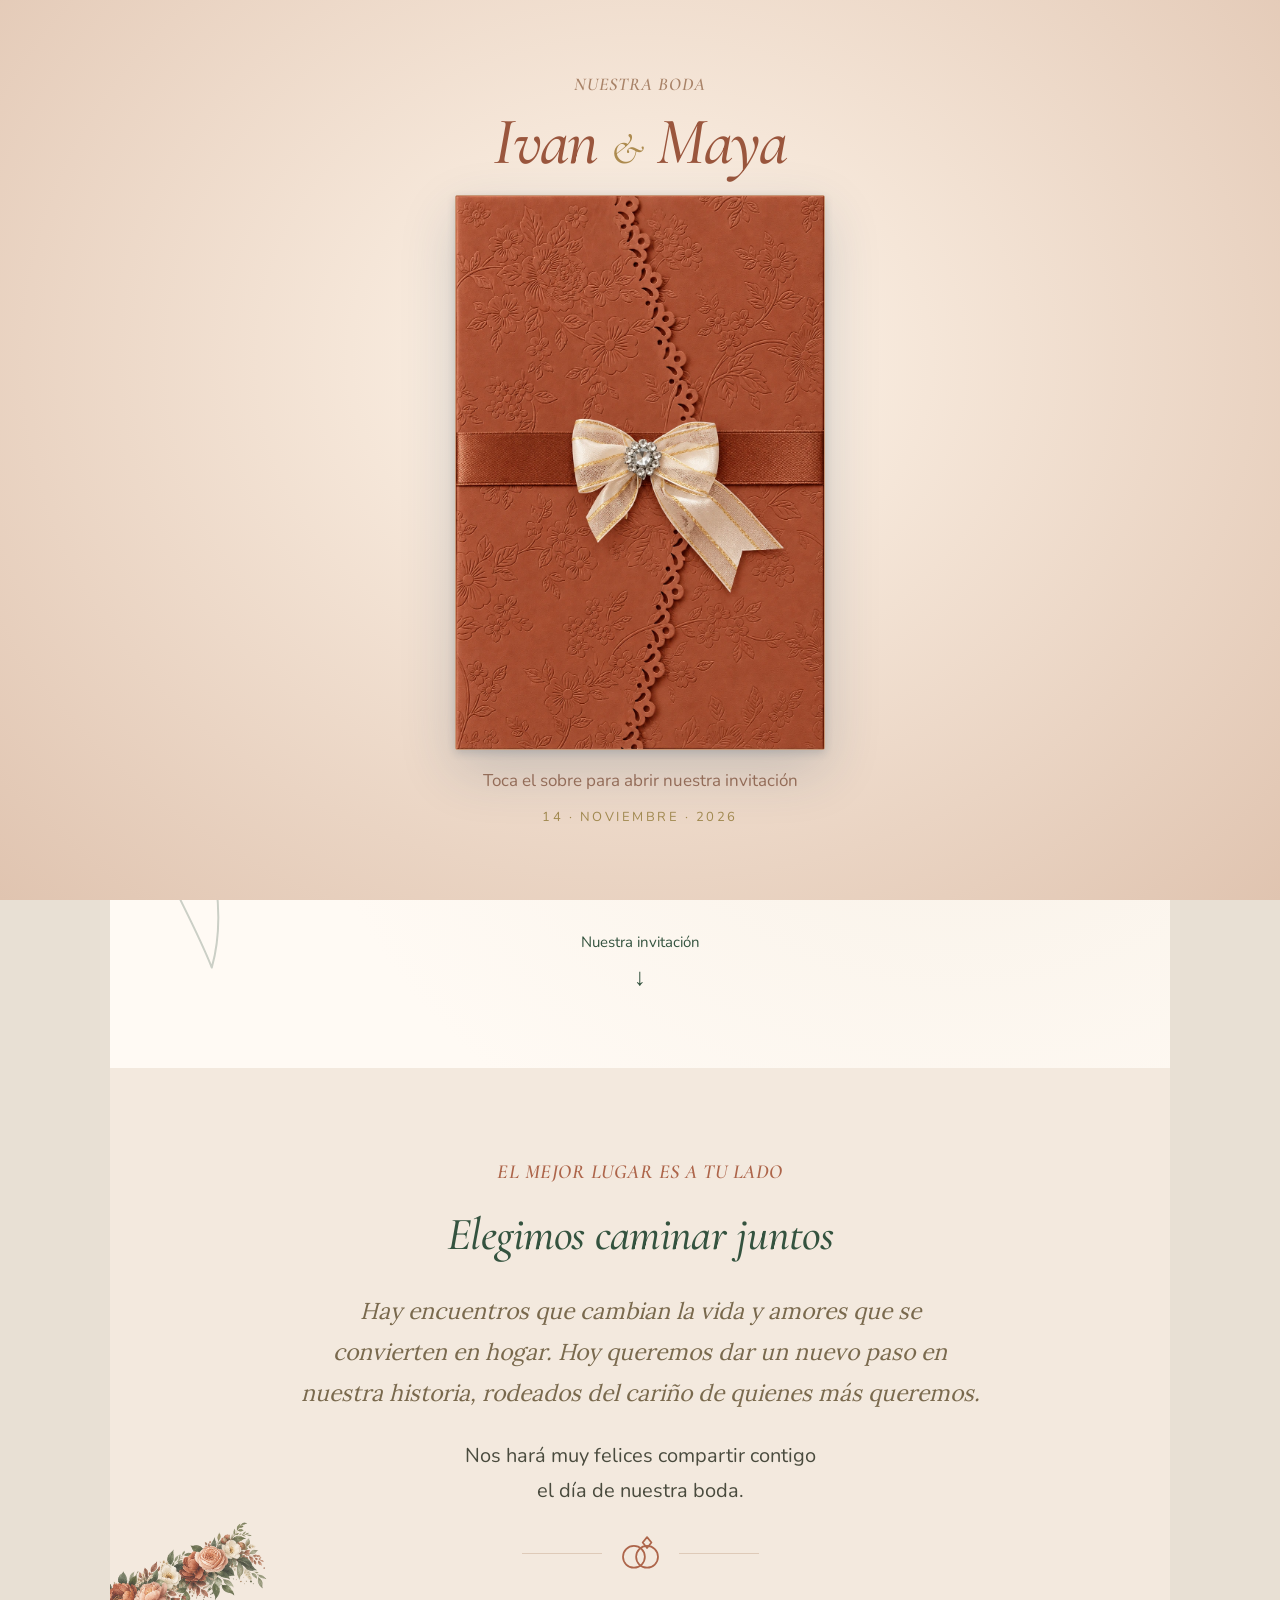
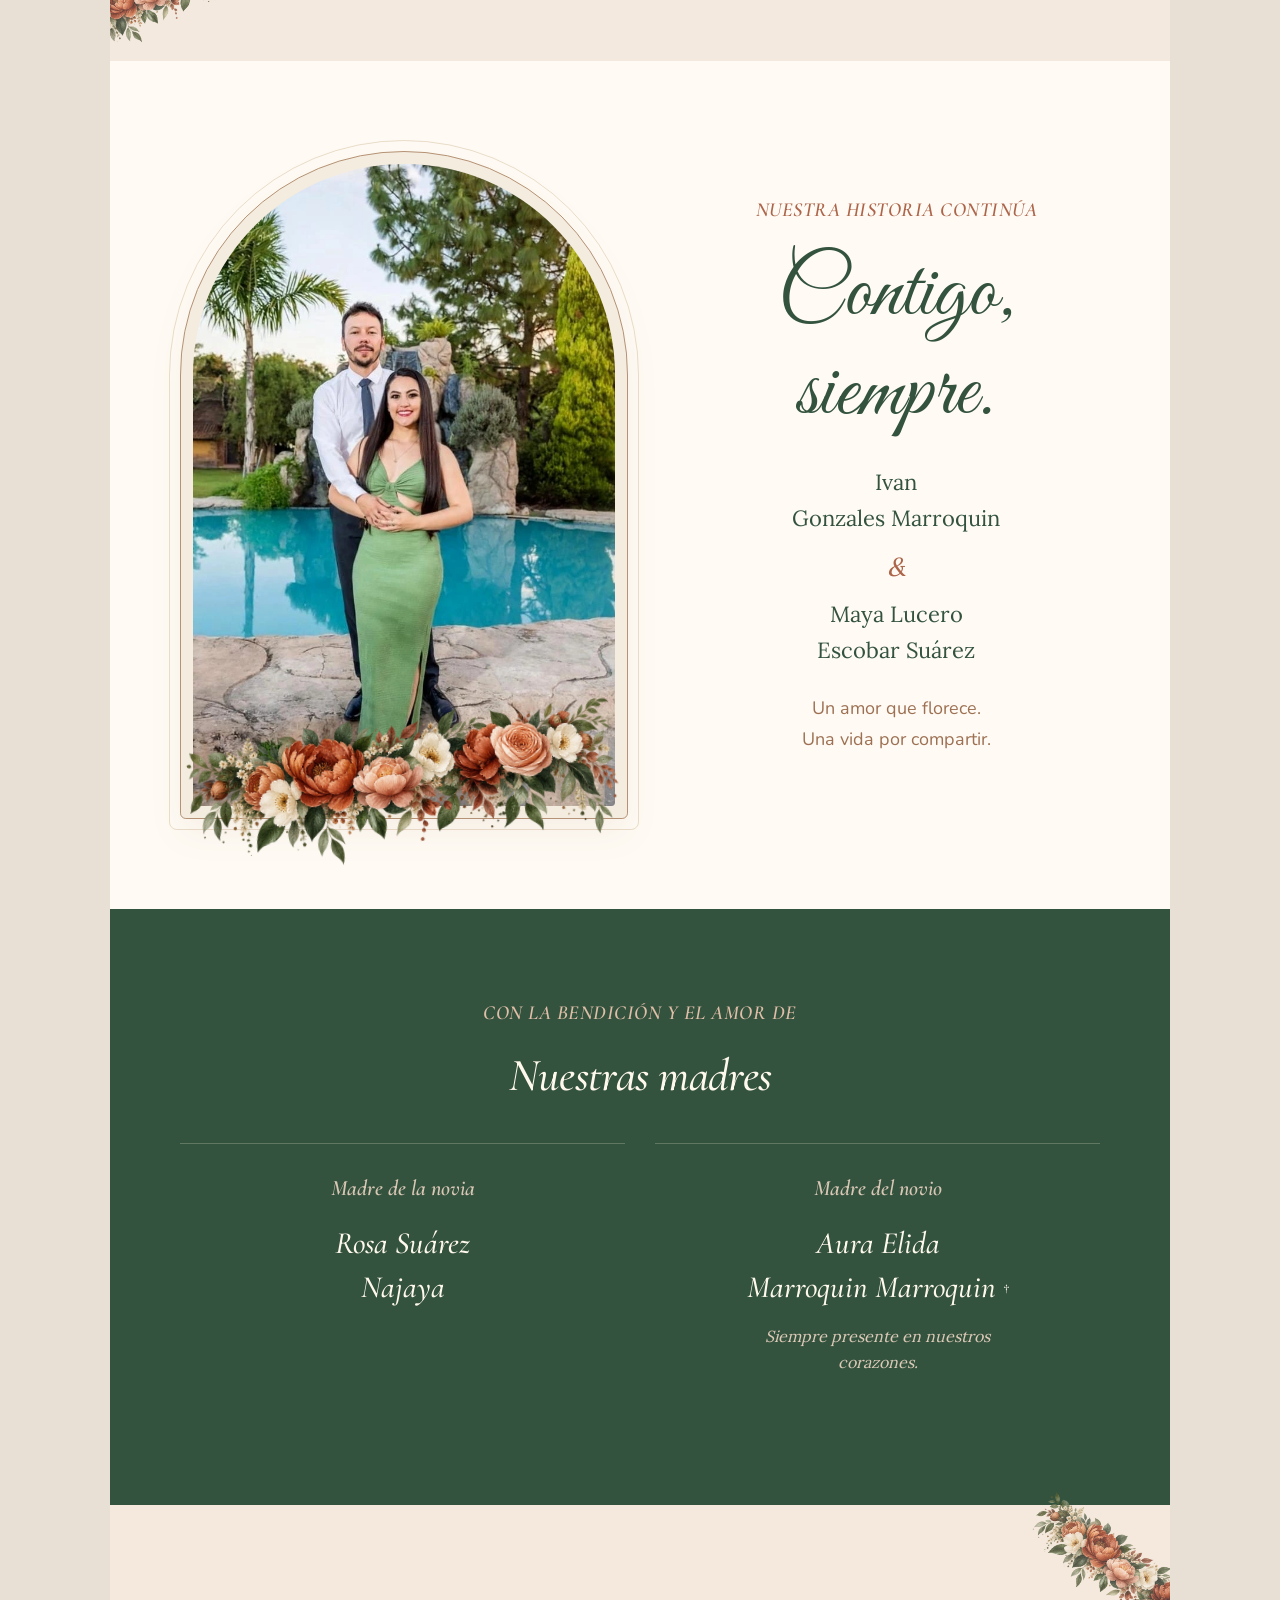
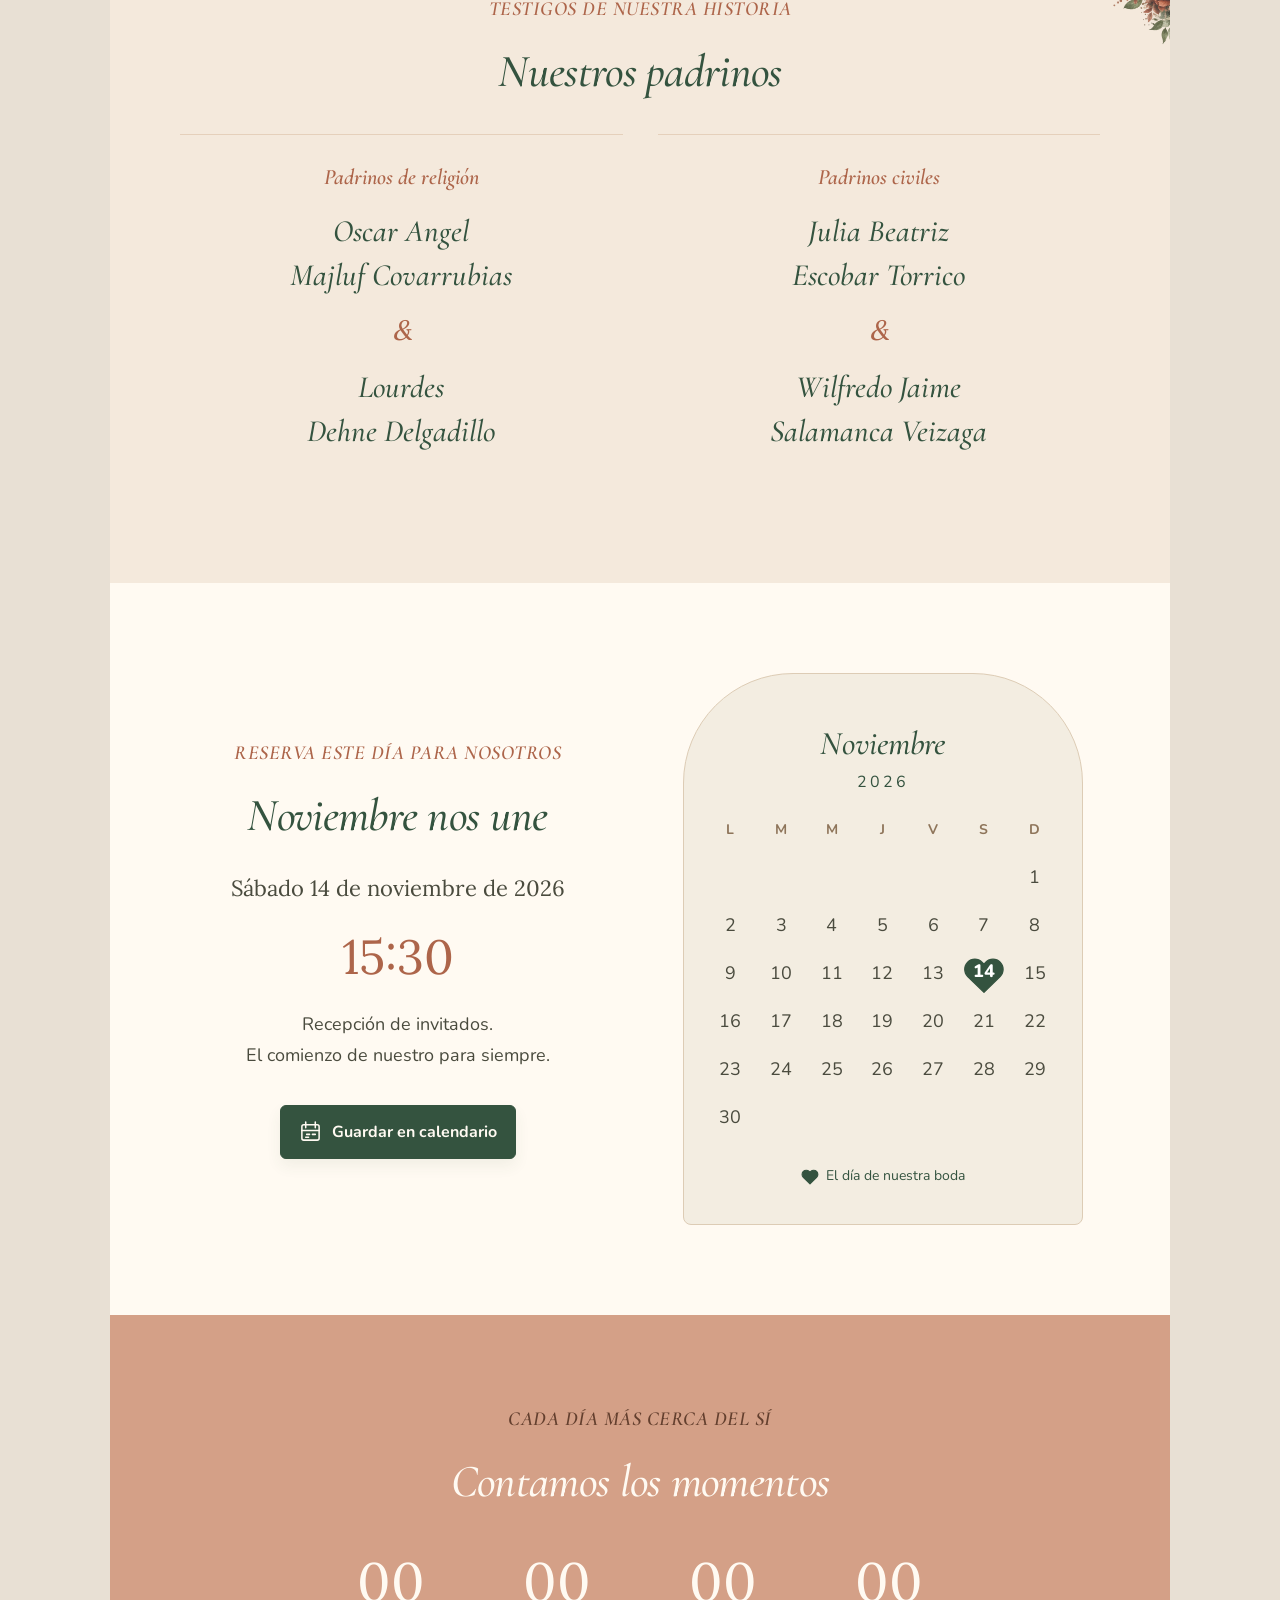
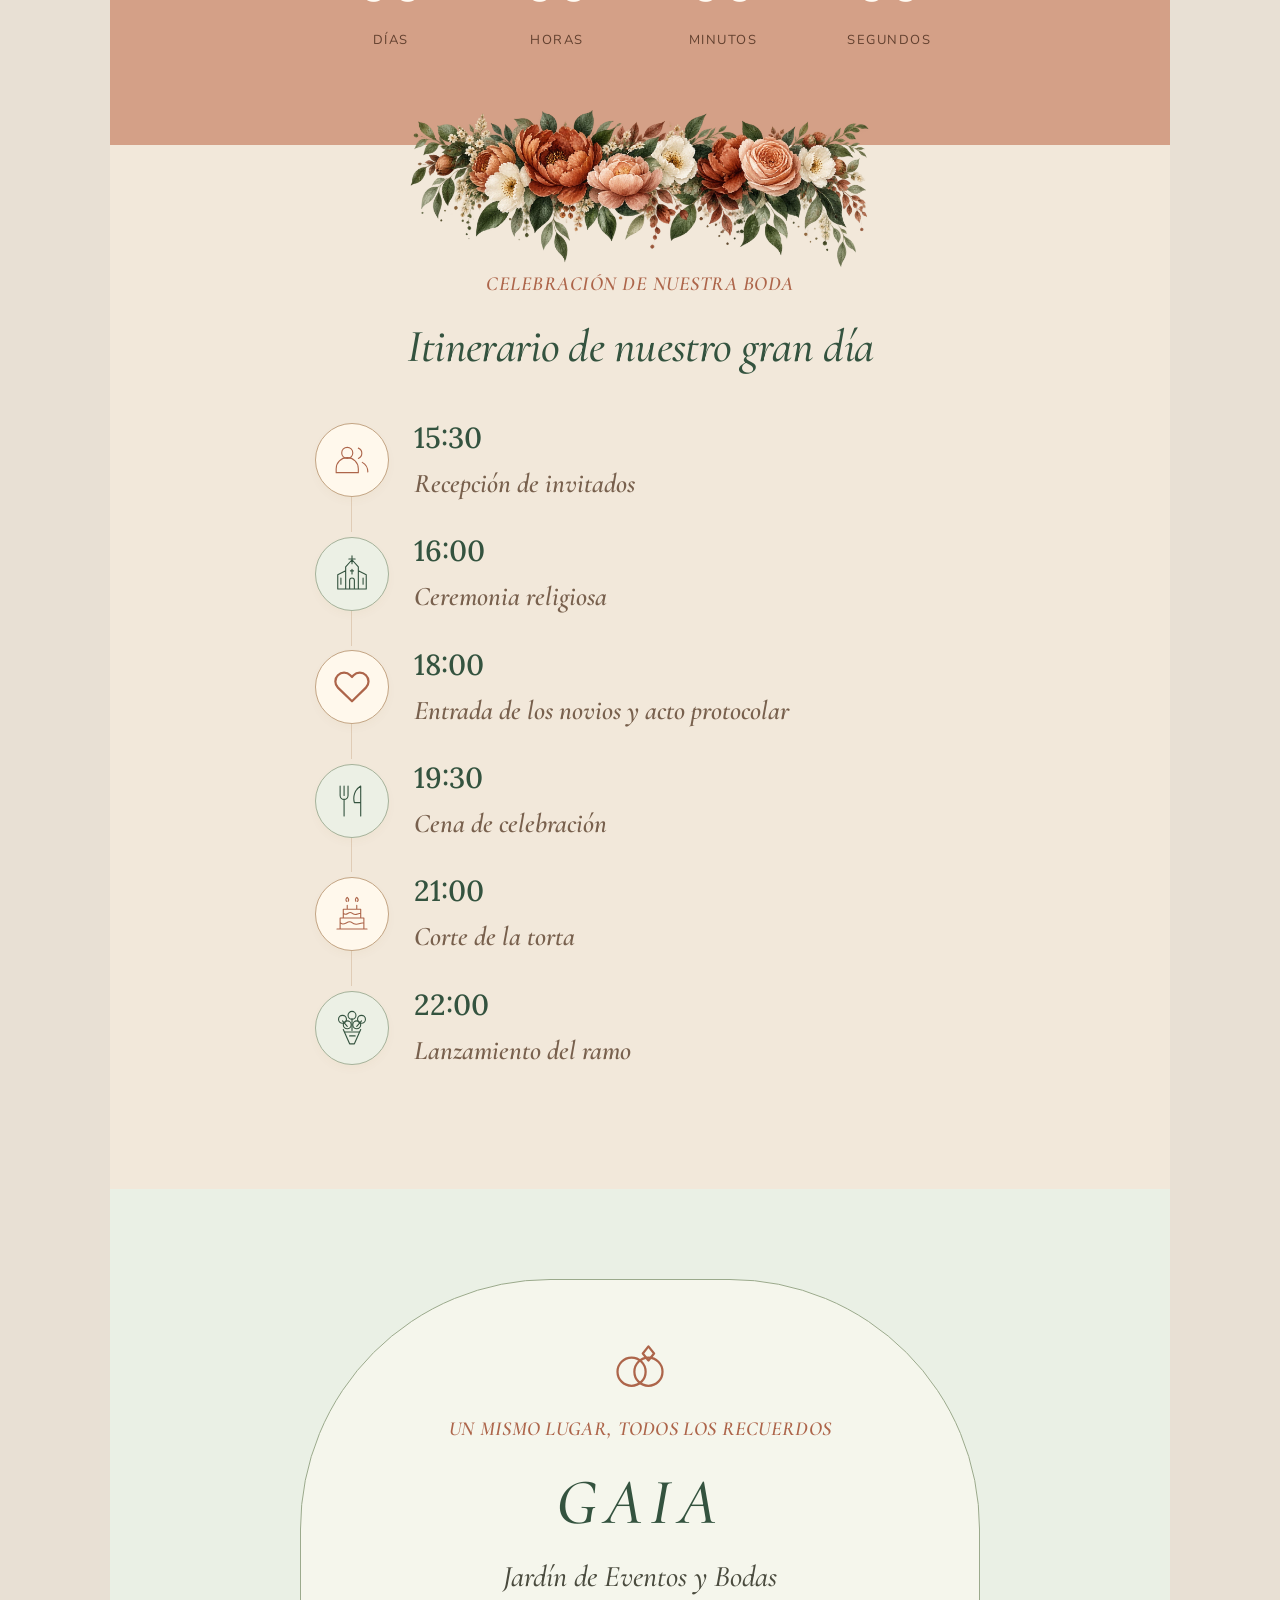
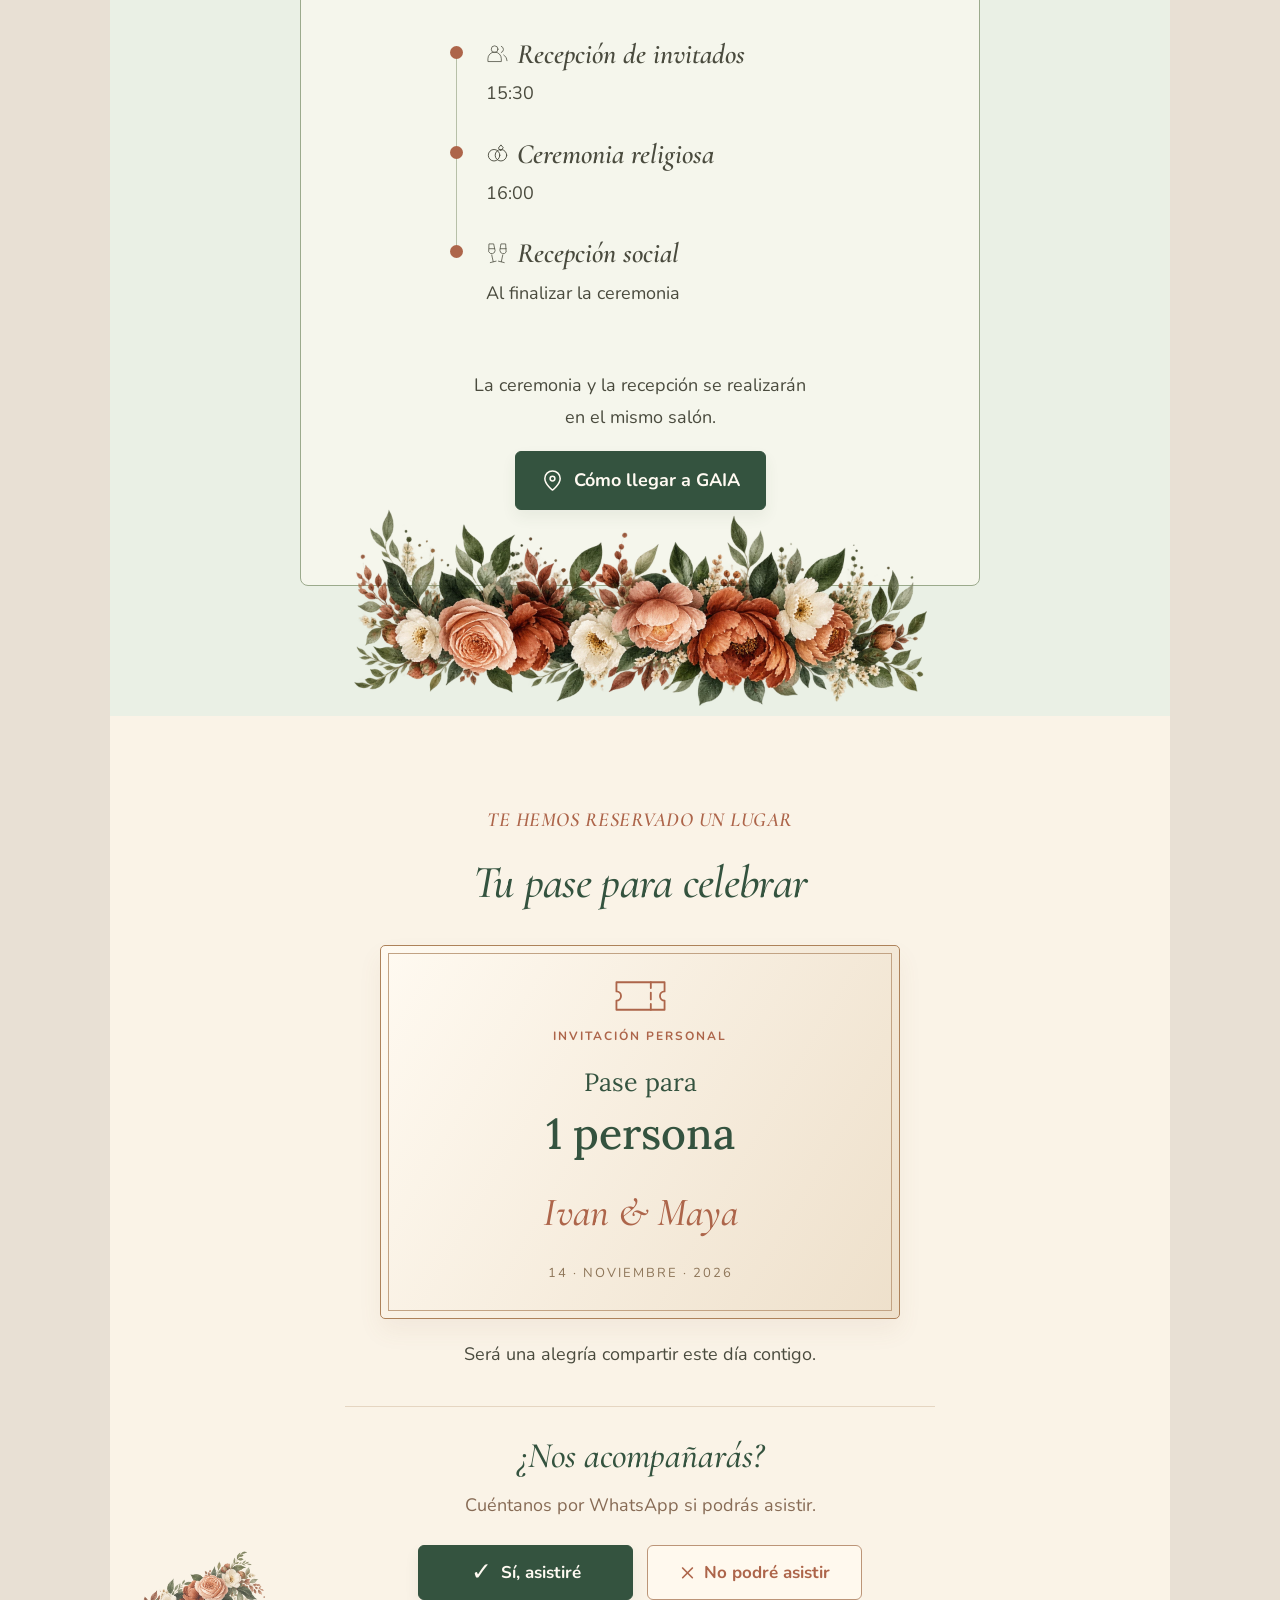
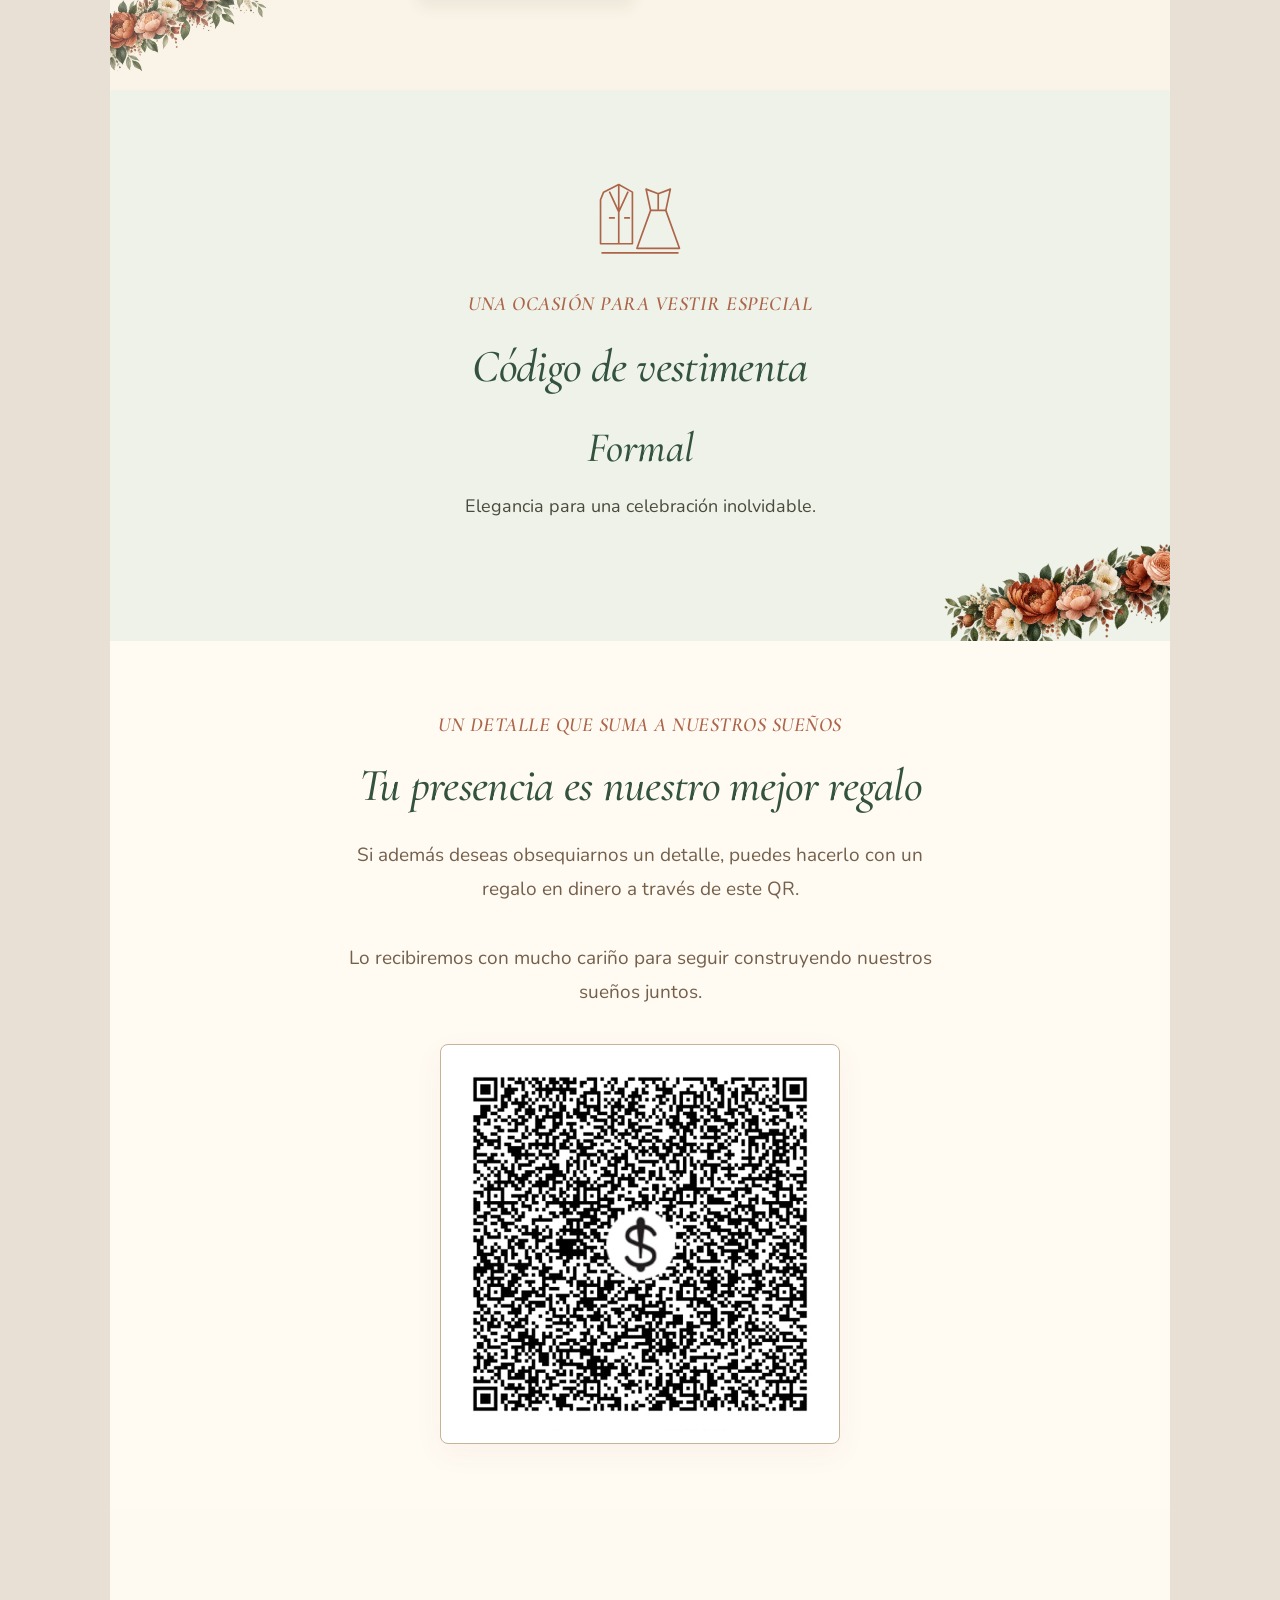
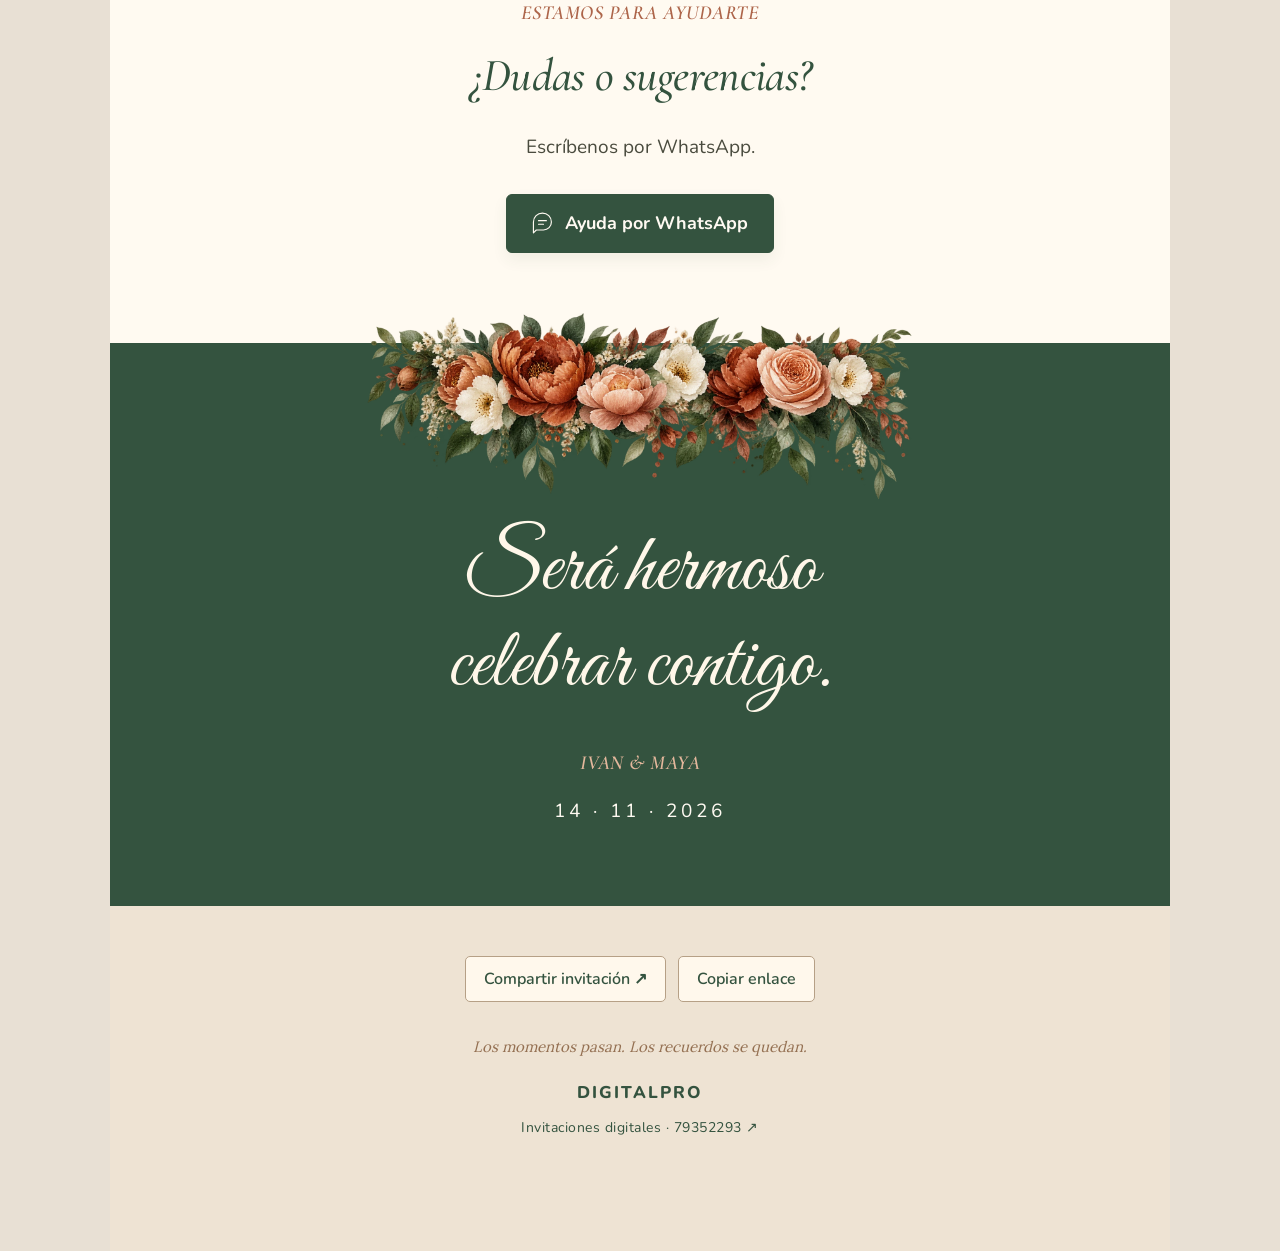
==== commit 43fc6afd: "Add files via upload" ====
--- a/index.html
+++ b/index.html
@@ -1,4 +1,4 @@
-<!doctype html><html lang="es"><head><meta charset="utf-8"><meta name="viewport" content="width=device-width,initial-scale=1"><meta name="theme-color" content="#34533f"><title>Ivan & Maya · Nuestra boda</title><meta name="description" content="Acompáñanos a celebrar nuestra boda. 14 de noviembre de 2026 · 16:00 · GAIA Jardín de Eventos y Bodas."><link rel="preload" href="assets/firma.ttf" as="font" type="font/ttf" crossorigin><link rel="stylesheet" href="estilo.css?v=6"></head><body><svg class="symbols" xmlns="http://www.w3.org/2000/svg" aria-hidden="true"><defs><symbol id="heart" viewBox="0 0 24 24"><path d="M20.8 4.6a5.5 5.5 0 0 0-7.8 0L12 5.7l-1.1-1.1a5.5 5.5 0 0 0-7.8 7.8L12 21l8.8-8.6a5.5 5.5 0 0 0 0-7.8Z"/></symbol><symbol id="pin" viewBox="0 0 24 24"><path d="M20 10c0 6-8 12-8 12S4 16 4 10a8 8 0 1 1 16 0Z"/><circle cx="12" cy="10" r="2.5"/></symbol><symbol id="calendar" viewBox="0 0 24 24"><rect x="3" y="5" width="18" height="16" rx="2"/><path d="M7 2v6m10-6v6M3 11h18m-13 4h3m3 0h3m-10 3h3"/></symbol><symbol id="music-icon" viewBox="0 0 24 24"><path d="M9 18V5l12-3v13M9 8l12-3"/><ellipse cx="6" cy="18" rx="3" ry="3"/><ellipse cx="18" cy="15" rx="3" ry="3"/></symbol><symbol id="rings" viewBox="0 0 40 32"><circle cx="14" cy="19" r="10"/><circle cx="26" cy="19" r="10"/><path d="m22 6 4-5 4 5-4 5Z"/></symbol><symbol id="leaf" viewBox="0 0 50 90"><path d="M24 85C23 50 10 20 40 5c10 31-5 48-16 52M24 58C4 54 0 36 5 25c18 5 20 16 19 33M24 85c10-14 15-35 13-58"/></symbol><symbol id="formal" viewBox="0 0 64 56"><path d="m8 8 10-5 9 5v34H6V13Zm10-5v39m-6-34 6 13 6-13M36 6l8 3 8-3-3 14 9 25H30l9-25Z"/><path d="m39 20 10 0M12 25h3m7 0h3m19-16v10M7 48h50"/></symbol><symbol id="guests" viewBox="0 0 48 48"><circle cx="18" cy="15" r="7"/><path d="M4 40v-5a14 14 0 0 1 28 0v5ZM32 9a7 7 0 0 1 0 13m5 5a14 14 0 0 1 7 12"/></symbol><symbol id="ticket" viewBox="0 0 48 32"><path d="M3 4h42v8a4 4 0 0 0 0 8v8H3v-8a4 4 0 0 0 0-8Z"/><path d="M33 4v5m0 4v6m0 4v5"/></symbol><symbol id="chat" viewBox="0 0 32 32"><path d="M27 14a11 11 0 0 1-11 11H6l-4 4V14A12 12 0 0 1 27 14Z"/><path d="M9 12h11M9 17h7"/></symbol><symbol id="celebrate" viewBox="0 0 48 48"><path d="m7 4 9 0 3 14a7 7 0 0 1-13 3ZM12 27l3 14M9 43l12-3m11-36h9l1 17a7 7 0 0 1-13-3ZM35 27l-3 14m-6-1 12 3M7 14h11m12 0h12"/></symbol><symbol id="church" viewBox="0 0 48 48"><path d="M16 43V15l8-9 8 9v28ZM16 20 6 25v18h36V25l-10-5M21 43V32a3 3 0 0 1 6 0v11M24 1v10m-4-6h8M22 20h4m-2-2v6M10 29v8m28-8v8"/></symbol><symbol id="dinner" viewBox="0 0 48 48"><path d="M9 5v12m5-12v12m5-12v12M9 14v3a5 5 0 0 0 10 0v-3M14 22v21M35 43V5c-8 5-10 14-8 21h8"/></symbol><symbol id="cake" viewBox="0 0 48 48"><path d="M5 43h38M9 43V29h30v14M13 29V18h22v11M13 23c4 5 7-4 11 0s7 0 11 0M9 35c5 6 10-5 15 0s10 0 15 0M18 18v-5m12 5v-5M17 8c-2-3 1-5 1-5s3 3 1 5m10 0c-2-3 1-5 1-5s3 3 1 5"/></symbol><symbol id="bouquet" viewBox="0 0 48 48"><path d="m13 26 8 18h6l8-18M15 29l18 0m-12 5 7 0M24 27V12M18 22l-6-7m18 7 6-7"/><circle cx="24" cy="8" r="5"/><circle cx="12" cy="13" r="5"/><circle cx="36" cy="13" r="5"/><circle cx="18" cy="20" r="5"/><circle cx="30" cy="20" r="5"/></symbol></defs></svg><div class="welcome gate-welcome" id="welcome"><div class="gate-heading"><span class="eyebrow">NUESTRA BODA</span><h1 class="signature">Ivan <span>&</span> Maya</h1></div><button id="open" class="gate-envelope" aria-label="Abrir el sobre de invitación de Ivan y Maya"><span class="gate-letter"><span class="signature">Ivan & Maya</span><span>14 · 11 · 2026</span><span>Con amor, para toda la vida</span></span><span class="gate-panel gate-left" aria-hidden="true"></span><span class="gate-panel gate-right" aria-hidden="true"></span></button><p class="gate-instruction">Toca el sobre para abrir nuestra invitación</p><span class="gate-date">14 · NOVIEMBRE · 2026</span></div><div id="petals" aria-hidden="true"></div><div class="tools"><button id="music" aria-label="Reproducir música"><svg class="icon " aria-hidden="true"><use href="#music-icon"/></svg><span>Música</span></button><button id="effects" aria-pressed="true" aria-label="Desactivar animaciones">✧</button></div><audio id="audio" loop preload="none" src="assets/nuestra-cancion.mp3"></audio>
+<!doctype html><html lang="es"><head><meta charset="utf-8"><meta name="viewport" content="width=device-width,initial-scale=1"><meta name="theme-color" content="#34533f"><title>Ivan & Maya · Nuestra boda</title><meta name="description" content="Acompáñanos a celebrar nuestra boda. 14 de noviembre de 2026 · 16:00 · GAIA Jardín de Eventos y Bodas."><link rel="preload" href="assets/firma.ttf" as="font" type="font/ttf" crossorigin><link rel="stylesheet" href="estilo.css?v=7"></head><body><svg class="symbols" xmlns="http://www.w3.org/2000/svg" aria-hidden="true"><defs><symbol id="heart" viewBox="0 0 24 24"><path d="M20.8 4.6a5.5 5.5 0 0 0-7.8 0L12 5.7l-1.1-1.1a5.5 5.5 0 0 0-7.8 7.8L12 21l8.8-8.6a5.5 5.5 0 0 0 0-7.8Z"/></symbol><symbol id="pin" viewBox="0 0 24 24"><path d="M20 10c0 6-8 12-8 12S4 16 4 10a8 8 0 1 1 16 0Z"/><circle cx="12" cy="10" r="2.5"/></symbol><symbol id="calendar" viewBox="0 0 24 24"><rect x="3" y="5" width="18" height="16" rx="2"/><path d="M7 2v6m10-6v6M3 11h18m-13 4h3m3 0h3m-10 3h3"/></symbol><symbol id="music-icon" viewBox="0 0 24 24"><path d="M9 18V5l12-3v13M9 8l12-3"/><ellipse cx="6" cy="18" rx="3" ry="3"/><ellipse cx="18" cy="15" rx="3" ry="3"/></symbol><symbol id="rings" viewBox="0 0 40 32"><circle cx="14" cy="19" r="10"/><circle cx="26" cy="19" r="10"/><path d="m22 6 4-5 4 5-4 5Z"/></symbol><symbol id="leaf" viewBox="0 0 50 90"><path d="M24 85C23 50 10 20 40 5c10 31-5 48-16 52M24 58C4 54 0 36 5 25c18 5 20 16 19 33M24 85c10-14 15-35 13-58"/></symbol><symbol id="formal" viewBox="0 0 64 56"><path d="m8 8 10-5 9 5v34H6V13Zm10-5v39m-6-34 6 13 6-13M36 6l8 3 8-3-3 14 9 25H30l9-25Z"/><path d="m39 20 10 0M12 25h3m7 0h3m19-16v10M7 48h50"/></symbol><symbol id="guests" viewBox="0 0 48 48"><circle cx="18" cy="15" r="7"/><path d="M4 40v-5a14 14 0 0 1 28 0v5ZM32 9a7 7 0 0 1 0 13m5 5a14 14 0 0 1 7 12"/></symbol><symbol id="ticket" viewBox="0 0 48 32"><path d="M3 4h42v8a4 4 0 0 0 0 8v8H3v-8a4 4 0 0 0 0-8Z"/><path d="M33 4v5m0 4v6m0 4v5"/></symbol><symbol id="chat" viewBox="0 0 32 32"><path d="M27 14a11 11 0 0 1-11 11H6l-4 4V14A12 12 0 0 1 27 14Z"/><path d="M9 12h11M9 17h7"/></symbol><symbol id="celebrate" viewBox="0 0 48 48"><path d="m7 4 9 0 3 14a7 7 0 0 1-13 3ZM12 27l3 14M9 43l12-3m11-36h9l1 17a7 7 0 0 1-13-3ZM35 27l-3 14m-6-1 12 3M7 14h11m12 0h12"/></symbol><symbol id="church" viewBox="0 0 48 48"><path d="M16 43V15l8-9 8 9v28ZM16 20 6 25v18h36V25l-10-5M21 43V32a3 3 0 0 1 6 0v11M24 1v10m-4-6h8M22 20h4m-2-2v6M10 29v8m28-8v8"/></symbol><symbol id="dinner" viewBox="0 0 48 48"><path d="M9 5v12m5-12v12m5-12v12M9 14v3a5 5 0 0 0 10 0v-3M14 22v21M35 43V5c-8 5-10 14-8 21h8"/></symbol><symbol id="cake" viewBox="0 0 48 48"><path d="M5 43h38M9 43V29h30v14M13 29V18h22v11M13 23c4 5 7-4 11 0s7 0 11 0M9 35c5 6 10-5 15 0s10 0 15 0M18 18v-5m12 5v-5M17 8c-2-3 1-5 1-5s3 3 1 5m10 0c-2-3 1-5 1-5s3 3 1 5"/></symbol><symbol id="bouquet" viewBox="0 0 48 48"><path d="m13 26 8 18h6l8-18M15 29l18 0m-12 5 7 0M24 27V12M18 22l-6-7m18 7 6-7"/><circle cx="24" cy="8" r="5"/><circle cx="12" cy="13" r="5"/><circle cx="36" cy="13" r="5"/><circle cx="18" cy="20" r="5"/><circle cx="30" cy="20" r="5"/></symbol></defs></svg><div class="welcome gate-welcome" id="welcome"><div class="gate-heading"><span class="eyebrow">NUESTRA BODA</span><h1 class="signature">Ivan <span>&</span> Maya</h1></div><button id="open" class="gate-envelope" aria-label="Abrir el sobre de invitación de Ivan y Maya"><span class="gate-letter"><span class="signature">Ivan & Maya</span><span>14 · 11 · 2026</span><span>Con amor, para toda la vida</span></span><span class="gate-panel gate-left" aria-hidden="true"></span><span class="gate-panel gate-right" aria-hidden="true"></span></button><p class="gate-instruction">Toca el sobre para abrir nuestra invitación</p><span class="gate-date">14 · NOVIEMBRE · 2026</span></div><div id="petals" aria-hidden="true"></div><div class="tools"><button id="music" aria-label="Reproducir música"><svg class="icon " aria-hidden="true"><use href="#music-icon"/></svg><span>Música</span></button><button id="effects" aria-pressed="true" aria-label="Desactivar animaciones">✧</button></div><audio id="audio" loop preload="none" src="assets/nuestra-cancion.mp3"></audio>
 <main><header class="hero"><img class="hero-flowers" src="assets/flores-terracota.webp" alt="Flores terracota y follaje verde"><div class="hero-content"><span class="eyebrow">CON AMOR, PARA TODA LA VIDA</span><p class="announcement">¡Nos casamos!</p><h1 class="signature couple-names"><span>Ivan</span><em>&</em><span>Maya</span></h1><div class="fine-rule"><svg class="icon " aria-hidden="true"><use href="#heart"/></svg></div><p class="hero-date">14 de noviembre de 2026</p><p class="hero-place">GAIA · Jardín de Eventos y Bodas</p><a class="scroll-hint" href="#historia">Nuestra invitación <span>↓</span></a></div><span class="hero-leaf" aria-hidden="true"><svg class="icon " aria-hidden="true"><use href="#leaf"/></svg></span></header>
 <section class="intro section reveal" id="historia"><img class="section-bloom bloom-left" src="assets/flores-terracota.webp" alt=""><span class="eyebrow">EL MEJOR LUGAR ES A TU LADO</span><h2>Elegimos caminar juntos</h2><p>Hay encuentros que cambian la vida y amores que se convierten en hogar. Hoy queremos dar un nuevo paso en nuestra historia, rodeados del cariño de quienes más queremos.</p><p>Nos hará muy felices compartir contigo<br>el día de nuestra boda.</p><div class="fine-rule"><svg class="icon " aria-hidden="true"><use href="#rings"/></svg></div></section>
 <section class="portrait-section section reveal"><div class="portrait-layout"><div class="photo-frame"><button id="photo-open" aria-label="Ver foto completa de Ivan y Maya"><img src="assets/maya-elmer.webp" alt="Ivan y Maya juntos en un jardín" loading="lazy"></button><img class="photo-flowers" src="assets/flores-terracota.webp" alt=""></div><div class="portrait-words"><span class="eyebrow">NUESTRA HISTORIA CONTINÚA</span><p class="signature quote">Contigo,<br>siempre.</p><p class="full-names">Ivan<br>Gonzales Marroquin<span>&</span>Maya Lucero<br>Escobar Suárez</p><p class="small">Un amor que florece.<br>Una vida por compartir.</p></div></div></section>
@@ -6,7 +6,7 @@
 <section class="sponsors section reveal"><img class="section-bloom bloom-right" src="assets/flores-terracota.webp" alt=""><span class="eyebrow">TESTIGOS DE NUESTRA HISTORIA</span><h2>Nuestros padrinos</h2><div class="sponsor-grid"><article><span class="sponsor-label">Padrinos de religión</span><h3>Oscar Angel<br>Majluf Covarrubias</h3><span class="sponsor-amp">&</span><h3>Lourdes<br>Dehne Delgadillo</h3></article><article><span class="sponsor-label">Padrinos civiles</span><h3>Julia Beatriz<br>Escobar Torrico</h3><span class="sponsor-amp">&</span><h3>Wilfredo Jaime<br>Salamanca Veizaga</h3></article></div></section><section class="date-section section reveal" id="fecha"><div class="date-copy"><span class="eyebrow">RESERVA ESTE DÍA PARA NOSOTROS</span><h2>Noviembre nos une</h2><p class="event-day">Sábado 14 de noviembre de 2026</p><p class="event-time">15:30</p><p>Recepción de invitados.<br>El comienzo de nuestro para siempre.</p><a class="button" href="nuestra-boda.ics" download><svg class="icon " aria-hidden="true"><use href="#calendar"/></svg> Guardar en calendario</a></div><div class="calendar"><div class="calendar-title">Noviembre <span>2026</span></div><div class="week"><span>L</span><span>M</span><span>M</span><span>J</span><span>V</span><span>S</span><span>D</span></div><div class="days" id="days"></div><p class="calendar-caption"><svg class="icon " aria-hidden="true"><use href="#heart"/></svg> El día de nuestra boda</p></div></section>
 <section class="count section reveal"><span class="eyebrow">CADA DÍA MÁS CERCA DEL SÍ</span><h2>Contamos los momentos</h2><div class="counter" id="counter" aria-label="Cuenta regresiva para la boda"></div></section>
 <section class="wedding-program section reveal" id="cronograma"><img class="program-bloom" src="assets/flores-terracota.webp" alt=""><span class="eyebrow">CELEBRACIÓN DE NUESTRA BODA</span><h2>Itinerario de nuestro gran día</h2><ol class="program-list"><li><span class="program-icon"><svg class="icon" aria-hidden="true"><use href="#guests"/></svg></span><div><time>15:30</time><h3>Recepción de invitados</h3></div></li><li><span class="program-icon"><svg class="icon" aria-hidden="true"><use href="#church"/></svg></span><div><time>16:00</time><h3>Ceremonia religiosa</h3></div></li><li><span class="program-icon"><svg class="icon" aria-hidden="true"><use href="#heart"/></svg></span><div><time>18:00</time><h3>Entrada de los novios y acto protocolar</h3></div></li><li><span class="program-icon"><svg class="icon" aria-hidden="true"><use href="#dinner"/></svg></span><div><time>19:30</time><h3>Cena de celebración</h3></div></li><li><span class="program-icon"><svg class="icon" aria-hidden="true"><use href="#cake"/></svg></span><div><time>21:00</time><h3>Corte de la torta</h3></div></li><li><span class="program-icon"><svg class="icon" aria-hidden="true"><use href="#bouquet"/></svg></span><div><time>22:00</time><h3>Lanzamiento del ramo</h3></div></li></ol></section><section class="venue section reveal" id="lugar"><div class="venue-arch"><svg class="icon " aria-hidden="true"><use href="#rings"/></svg><span class="eyebrow">UN MISMO LUGAR, TODOS LOS RECUERDOS</span><h2>GAIA</h2><p class="venue-subtitle">Jardín de Eventos y Bodas</p><div class="timeline"><article><span class="timeline-dot"></span><div><h3><svg class="icon" aria-hidden="true"><use href="#guests"/></svg> Recepción de invitados</h3><p>15:30</p></div></article><article><span class="timeline-dot"></span><div><h3><svg class="icon" aria-hidden="true"><use href="#rings"/></svg> Ceremonia religiosa</h3><p>16:00</p></div></article><article><span class="timeline-dot"></span><div><h3><svg class="icon" aria-hidden="true"><use href="#celebrate"/></svg> Recepción social</h3><p>Al finalizar la ceremonia</p></div></article></div><p>La ceremonia y la recepción se realizarán<br>en el mismo salón.</p><a class="button" href="https://maps.app.goo.gl/itPUGH1BL4arFN7z8" target="_blank" rel="noopener"><svg class="icon " aria-hidden="true"><use href="#pin"/></svg> Cómo llegar a GAIA</a></div><img class="venue-flowers" src="assets/flores-terracota.webp" alt=""></section>
-<section class="guest-pass section reveal" id="pase"><img class="section-bloom bloom-left" src="assets/flores-terracota.webp" alt=""><span class="eyebrow">TE HEMOS RESERVADO UN LUGAR</span><h2>Tu pase para celebrar</h2><div class="pass-card"><svg class="icon" aria-hidden="true"><use href="#ticket"/></svg><span class="pass-caption">INVITACIÓN PERSONAL</span><p class="pass-count">Pase para <strong>1 persona</strong></p><p>Ivan & Maya</p><span>14 · NOVIEMBRE · 2026</span></div><p class="pass-note">Será una alegría compartir este día contigo.</p></section><section class="dresscode section reveal"><svg class="icon" aria-hidden="true"><use href="#formal"/></svg><span class="eyebrow">UNA OCASIÓN PARA VESTIR ESPECIAL</span><h2>Código de vestimenta</h2><p class="dress-formal">Formal</p><p>Elegancia para una celebración inolvidable.</p><img class="dress-bloom" src="assets/flores-terracota.webp" alt=""></section><section class="qr-section section reveal" aria-label="Un regalo con cariño para Ivan y Maya"><span class="eyebrow">UN DETALLE QUE SUMA A NUESTROS SUEÑOS</span><h2>Tu presencia es nuestro mejor regalo</h2><p class="gift-message">Si además deseas obsequiarnos un detalle, puedes hacerlo con un regalo en dinero a través de este QR.<br><br>Lo recibiremos con mucho cariño para seguir construyendo nuestros sueños juntos.</p><button class="qr-open" id="qr-open" aria-label="Ampliar código QR"><img src="assets/qr-regalo.png" alt="Código QR de Ivan y Maya" loading="lazy" width="666" height="666"></button></section><section class="help section reveal" id="ayuda"><span class="eyebrow">ESTAMOS PARA AYUDARTE</span><h2>¿Dudas o sugerencias?</h2><p>Escríbenos por WhatsApp.</p><a class="button" href="https://wa.me/59165767357?text=Hola%20Ivan%20y%20Maya%2C%20tengo%20una%20consulta%20sobre%20su%20boda." target="_blank" rel="noopener"><svg class="icon" aria-hidden="true"><use href="#chat"/></svg> Ayuda por WhatsApp</a></section>
+<section class="guest-pass section reveal" id="pase"><img class="section-bloom bloom-left" src="assets/flores-terracota.webp" alt=""><span class="eyebrow">TE HEMOS RESERVADO UN LUGAR</span><h2>Tu pase para celebrar</h2><div class="pass-card"><svg class="icon" aria-hidden="true"><use href="#ticket"/></svg><span class="pass-caption">INVITACIÓN PERSONAL</span><p class="pass-count">Pase para <strong>1 persona</strong></p><p>Ivan & Maya</p><span>14 · NOVIEMBRE · 2026</span></div><p class="pass-note">Será una alegría compartir este día contigo.</p><div class="pass-confirmation" id="confirmar"><h3>¿Nos acompañarás?</h3><p>Cuéntanos por WhatsApp si podrás asistir.</p><div class="attendance-buttons"><a class="button attendance-yes" href="https://wa.me/59165767357?text=%C2%A1Hola%20Ivan%20y%20Maya%21%20Confirmo%20que%20s%C3%AD%20asistir%C3%A9%20a%20su%20boda%20el%2014%20de%20noviembre%20de%202026.%20Mi%20pase%20es%20para%201%20persona.%20%C2%A1Ser%C3%A1%20una%20alegr%C3%ADa%20acompa%C3%B1arlos%21" target="_blank" rel="noopener"><span aria-hidden="true">✓</span> Sí, asistiré</a><a class="button attendance-no" href="https://wa.me/59165767357?text=Hola%20Ivan%20y%20Maya.%20Muchas%20gracias%20por%20invitarme%20a%20su%20boda.%20Lamentablemente%20no%20podr%C3%A9%20asistir%20el%2014%20de%20noviembre%20de%202026.%20Mi%20pase%20es%20para%201%20persona.%20Les%20deseo%20un%20d%C3%ADa%20maravilloso." target="_blank" rel="noopener"><span aria-hidden="true">×</span> No podré asistir</a></div></div></section><section class="dresscode section reveal"><svg class="icon" aria-hidden="true"><use href="#formal"/></svg><span class="eyebrow">UNA OCASIÓN PARA VESTIR ESPECIAL</span><h2>Código de vestimenta</h2><p class="dress-formal">Formal</p><p>Elegancia para una celebración inolvidable.</p><img class="dress-bloom" src="assets/flores-terracota.webp" alt=""></section><section class="qr-section section reveal" aria-label="Un regalo con cariño para Ivan y Maya"><span class="eyebrow">UN DETALLE QUE SUMA A NUESTROS SUEÑOS</span><h2>Tu presencia es nuestro mejor regalo</h2><p class="gift-message">Si además deseas obsequiarnos un detalle, puedes hacerlo con un regalo en dinero a través de este QR.<br><br>Lo recibiremos con mucho cariño para seguir construyendo nuestros sueños juntos.</p><button class="qr-open" id="qr-open" aria-label="Ampliar código QR"><img src="assets/qr-regalo.png" alt="Código QR de Ivan y Maya" loading="lazy" width="666" height="666"></button></section><section class="help section reveal" id="ayuda"><span class="eyebrow">ESTAMOS PARA AYUDARTE</span><h2>¿Dudas o sugerencias?</h2><p>Escríbenos por WhatsApp.</p><a class="button" href="https://wa.me/59165767357?text=Hola%20Ivan%20y%20Maya%2C%20tengo%20una%20consulta%20sobre%20su%20boda." target="_blank" rel="noopener"><svg class="icon" aria-hidden="true"><use href="#chat"/></svg> Ayuda por WhatsApp</a></section>
 <section class="closing section reveal"><img src="assets/flores-terracota.webp" alt=""><p class="signature">Será hermoso<br>celebrar contigo.</p><span class="eyebrow">IVAN & MAYA</span><p>14 · 11 · 2026</p></section>
 <footer><div class="share"><button id="share">Compartir invitación ↗</button><button id="copy">Copiar enlace</button></div><p id="notice" role="status"></p><p class="brand-caption">Los momentos pasan. Los recuerdos se quedan.</p><a class="brand" href="https://wa.me/59179352293?text=Hola%20DigitalPro%2C%20quiero%20una%20invitaci%C3%B3n%20para%20mi%20evento." target="_blank" rel="noopener">DIGITALPRO <span>Invitaciones digitales · 79352293 ↗</span></a></footer></main>
 <nav class="quick" aria-label="Accesos rápidos"><a href="#lugar"><svg class="icon " aria-hidden="true"><use href="#pin"/></svg> Ubicación</a><a href="#pase"><svg class="icon" aria-hidden="true"><use href="#ticket"/></svg> Mi pase</a><a href="#ayuda"><svg class="icon" aria-hidden="true"><use href="#chat"/></svg> Ayuda</a></nav><dialog id="photo-modal"><button id="photo-close" aria-label="Cerrar foto">×</button><img src="assets/maya-elmer.webp" alt="Ivan y Maya"><p>Ivan & Maya</p></dialog><dialog id="qr-modal"><button id="qr-close" aria-label="Cerrar código QR">×</button><img src="assets/qr-regalo.png" alt="Código QR de Ivan y Maya ampliado" width="666" height="666"></dialog><script src="invitacion.js?v=3"></script></body></html>
--- a/estilo.css
+++ b/estilo.css
@@ -15,3 +15,6 @@
 .couple-names{font-family:NombresBoda,Georgia,serif;font-style:italic;font-weight:500;font-size:144px;line-height:1.02;letter-spacing:-.025em;margin:25px 0}.couple-names>span{font-family:inherit;font-size:1em;font-weight:inherit;font-style:inherit;line-height:1.02}.couple-names em{font-family:NombresBoda,Georgia,serif;font-style:italic;font-weight:400;font-size:45px;margin:5px 0;color:var(--clay)}.gate-heading h1{font-family:NombresBoda,Georgia,serif;font-style:italic;font-weight:500;font-size:67px;letter-spacing:-.025em;line-height:1.15;color:#9a563d}.gate-heading h1>span{font:italic 400 .65em/1 NombresBoda,Georgia,serif;color:#ad8b4f;vertical-align:baseline}.gate-letter>.signature{font-family:NombresBoda,Georgia,serif;font-style:italic;font-weight:500;font-size:59px;line-height:1.2}.pass-card>p:not(.pass-count){font-family:NombresBoda,Georgia,serif;font-style:italic;font-weight:500;font-size:40px;line-height:1.3}#photo-modal p{font-family:NombresBoda,Georgia,serif;font-style:italic;font-size:40px;line-height:1.3}@media(max-width:700px){.couple-names{font-size:111px;line-height:1.02;max-width:340px}.couple-names em{font-size:36px}.gate-heading h1{font-size:61px}.gate-letter>.signature{font-size:53px}.pass-card>p:not(.pass-count){font-size:37px}}@media(max-height:730px){.gate-heading h1{font-size:52px}}@media(max-width:360px){.couple-names{font-size:99px}.gate-heading h1{font-size:54px}}
 
 .qr-section{padding-top:70px;padding-bottom:65px}.qr-section h2{max-width:650px;margin:18px auto 25px}.gift-message{max-width:620px;margin:0 auto 35px;font:19px/1.8 Nunito,sans-serif;color:#75604b}.qr-section .eyebrow{max-width:620px;margin:auto}@media(max-width:700px){.gift-message{font-size:18px;line-height:1.75}.qr-section{padding-top:55px;padding-bottom:50px}}
+
+/* Títulos y subtítulos con cursiva de curvas suaves, en armonía con los nombres */
+h2{font-family:NombresBoda,Georgia,serif;font-style:italic;font-weight:500;font-size:46px;line-height:1.22;letter-spacing:-.015em}.eyebrow{font-family:NombresBoda,Georgia,serif;font-style:italic;font-weight:600;font-size:20px;line-height:1.4;letter-spacing:.5px;text-transform:none}.family h3,.sponsor-grid h3{font-family:NombresBoda,Georgia,serif;font-style:italic;font-weight:500;font-size:31px;line-height:1.4}.family-label,.sponsor-label{font-family:NombresBoda,Georgia,serif;font-style:italic;font-weight:600;font-size:22px;letter-spacing:0}.timeline h3{font-family:NombresBoda,Georgia,serif;font-style:italic;font-weight:600;font-size:28px;line-height:1.3}.program-list h3{font-family:NombresBoda,Georgia,serif;font-style:italic;font-weight:600;font-size:27px;line-height:1.35}.venue-arch .eyebrow{font-family:NombresBoda,Georgia,serif;font-style:italic;font-size:20px;letter-spacing:.3px}.venue-subtitle,.calendar-title,.dress-formal{font-family:NombresBoda,Georgia,serif;font-style:italic;font-weight:500}.venue-subtitle{font-size:30px}.calendar-title{font-size:33px}.dress-formal{font-size:42px}.gate-heading .eyebrow{font-family:NombresBoda,Georgia,serif;font-style:italic;font-size:18px;letter-spacing:1px}.pass-confirmation{max-width:590px;margin:35px auto 0;padding-top:26px;border-top:1px solid #c6a88866}.pass-confirmation h3{font-family:NombresBoda,Georgia,serif;font-style:italic;font-weight:500;font-size:36px;line-height:1.25;color:var(--green);margin:0 0 13px}.pass-confirmation>p{font:18px/1.6 Nunito,sans-serif;color:#876b55;margin:12px 0 25px}.attendance-buttons{display:flex;justify-content:center;gap:14px;flex-wrap:wrap}.attendance-buttons .button{min-width:215px;gap:9px;font-size:17px;padding:14px 20px}.attendance-buttons .button>span{font-size:25px;font-weight:400;line-height:1}.attendance-no{background:#fff9ee;color:var(--clay);border-color:#bc9578;box-shadow:none}.attendance-no:hover{background:#efe2d2;color:#7c4a36;border-color:#ad8162}@media(max-width:700px){h2{font-size:38px}.eyebrow{font-size:18px;letter-spacing:.3px}.family h3,.sponsor-grid h3{font-size:29px}.family-label,.sponsor-label{font-size:21px}.venue-arch .eyebrow{font-size:18px}.timeline h3{font-size:25px}.program-list h3{font-size:24px}.venue-subtitle{font-size:27px}.calendar-title{font-size:31px}.gate-heading .eyebrow{font-size:16px}.pass-confirmation h3{font-size:33px}.attendance-buttons{flex-direction:column;align-items:stretch;max-width:330px;margin:auto}.attendance-buttons .button{width:100%}}
